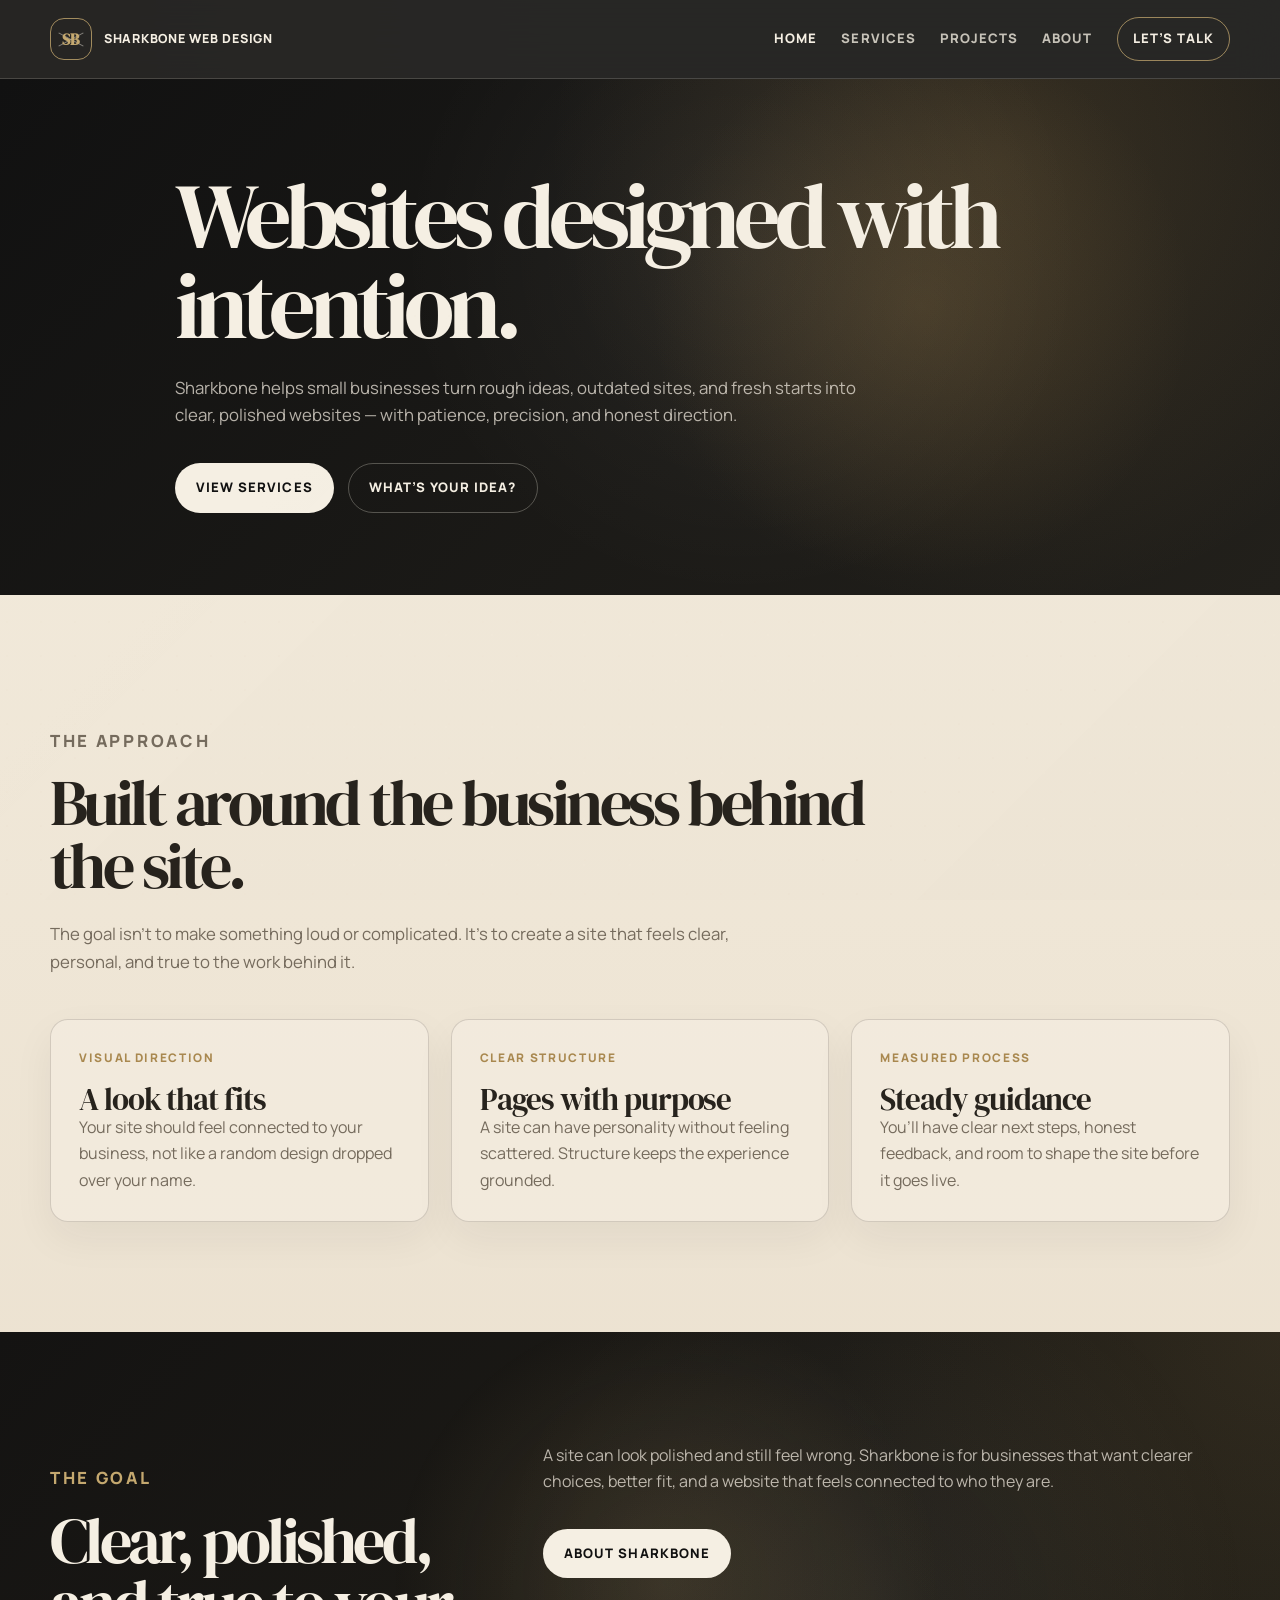
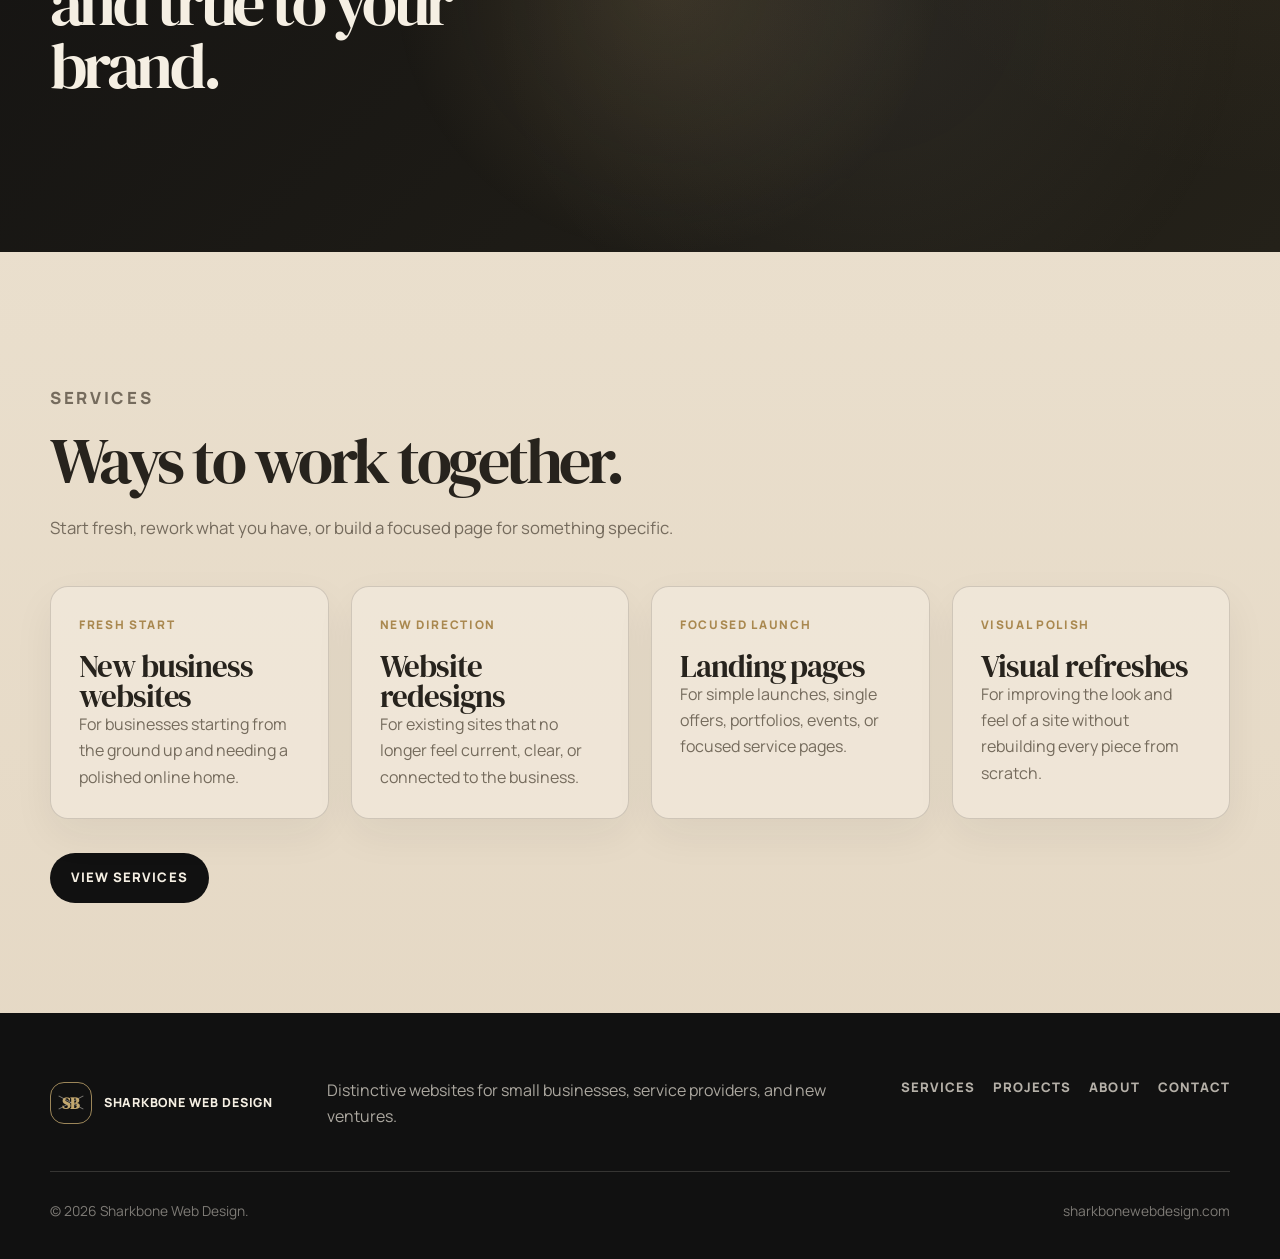
==== index.html @ a6f8ebd2 "Add goal section fossil skeleton watermark" ====
<!DOCTYPE html>
<html lang="en">
  <head>
    <meta charset="UTF-8" />
    <meta name="viewport" content="width=device-width, initial-scale=1.0" />
    <title>Sharkbone Web Design</title>
    <link rel="stylesheet" href="styles.css" />
  </head>

  <body>
    <div class="page-shell">
      <header class="site-header">
        <div class="header-inner">
          <a class="brand" href="index.html" aria-label="Sharkbone Web Design home">
            <span class="brand-mark"><span>SB</span></span>
            <span>Sharkbone Web Design</span>
          </a>

          <button class="nav-toggle" type="button" aria-label="Open navigation" aria-expanded="false">
            <span></span>
            <span></span>
          </button>

          <nav class="site-nav" aria-label="Main navigation">
            <a href="index.html" aria-current="page">Home</a>
            <a href="services.html">Services</a>
            <a href="projects.html">Projects</a>
            <a href="about.html">About</a>
            <a class="nav-cta" href="contact.html">Let’s Talk</a>
          </nav>
        </div>
      </header>

      <main>
        <section class="page-hero home-hero">
          <div class="page-hero-inner">
            <h1>Websites designed with intention.</h1>
            <p>
              Sharkbone helps small businesses turn rough ideas, outdated sites, and fresh starts into clear, polished websites — with patience, precision, and honest direction.
            </p>

            <div class="hero-actions">
              <a class="button button-primary" href="services.html">View Services</a>
              <a class="button button-secondary" href="contact.html">What’s Your Idea?</a>
            </div>
          </div>
        </section>

        <section class="section">
          <div class="container">
            <div class="section-heading">
              <p class="eyebrow">The approach</p>
              <h2>Built around the business behind the site.</h2>
              <p>
                The goal isn’t to make something loud or complicated. It’s to create a site that feels clear, personal, and true to the work behind it.
              </p>
            </div>

            <div class="grid grid-3">
              <article class="card">
                <span class="card-label">Visual direction</span>
                <h3>A look that fits</h3>
                <p>
                  Your site should feel connected to your business, not like a random design dropped over your name.
                </p>
              </article>

              <article class="card">
                <span class="card-label">Clear structure</span>
                <h3>Pages with purpose</h3>
                <p>
                  A site can have personality without feeling scattered. Structure keeps the experience grounded.
                </p>
              </article>

              <article class="card">
                <span class="card-label">Measured process</span>
                <h3>Steady guidance</h3>
                <p>
                  You’ll have clear next steps, honest feedback, and room to shape the site before it goes live.
                </p>
              </article>
            </div>
          </div>
        </section>

        <section class="section section-dark goal-section">
          <div class="container split">
            <div class="section-heading">
              <p class="eyebrow">The goal</p>
              <h2>Clear, polished, and true to your brand.</h2>
            </div>

            <div>
              <p>
                A site can look polished and still feel wrong. Sharkbone is for businesses that want clearer choices, better fit, and a website that feels connected to who they are.
              </p>

              <div class="hero-actions">
                <a class="button button-primary" href="about.html">About Sharkbone</a>
              </div>
            </div>
          </div>
        </section>

        <section class="section">
          <div class="container">
            <div class="section-heading">
              <p class="eyebrow">Services</p>
              <h2>Ways to work together.</h2>
              <p>
                Start fresh, rework what you have, or build a focused page for something specific.
              </p>
            </div>

            <div class="grid grid-4">
              <article class="card">
                <span class="card-label">Fresh start</span>
                <h3>New business websites</h3>
                <p>
                  For businesses starting from the ground up and needing a polished online home.
                </p>
              </article>

              <article class="card">
                <span class="card-label">New direction</span>
                <h3>Website redesigns</h3>
                <p>
                  For existing sites that no longer feel current, clear, or connected to the business.
                </p>
              </article>

              <article class="card">
                <span class="card-label">Focused launch</span>
                <h3>Landing pages</h3>
                <p>
                  For simple launches, single offers, portfolios, events, or focused service pages.
                </p>
              </article>

              <article class="card">
                <span class="card-label">Visual polish</span>
                <h3>Visual refreshes</h3>
                <p>
                  For improving the look and feel of a site without rebuilding every piece from scratch.
                </p>
              </article>
            </div>

            <div class="hero-actions">
              <a class="button button-primary" href="services.html">View Services</a>
            </div>
          </div>
        </section>
      </main>

      <footer class="site-footer">
        <div class="footer-inner">
          <div class="footer-top">
            <a class="brand" href="index.html">
              <span class="brand-mark"><span>SB</span></span>
              <span>Sharkbone Web Design</span>
            </a>

            <p>
              Distinctive websites for small businesses, service providers, and new ventures.
            </p>

            <div class="footer-links">
              <a href="services.html">Services</a>
              <a href="projects.html">Projects</a>
              <a href="about.html">About</a>
              <a href="contact.html">Contact</a>
            </div>
          </div>

          <div class="footer-bottom">
            <span>© 2026 Sharkbone Web Design.</span>
            <span>sharkbonewebdesign.com</span>
          </div>
        </div>
      </footer>
    </div>

    <script src="script.js"></script>
  </body>
</html>
---- styles.css ----
@import url("https://fonts.googleapis.com/css2?family=DM+Serif+Display:ital@0;1&family=Manrope:wght@400;500;600;700;800&display=swap");

:root {
  --charcoal: #111111;
  --charcoal-soft: #1b1916;
  --ink: #27231d;
  --bone: #f5efe3;
  --fossil: #e7dcc8;
  --stone: #d3c4aa;
  --sand: #b7a78b;
  --brass: #a9884f;
  --brass-soft: #c4a86f;
  --muted: #756b5d;
  --line-light: rgba(39, 35, 29, 0.16);
  --line-dark: rgba(245, 239, 227, 0.16);
  --max-width: 1180px;
  --radius: 18px;
}

* {
  box-sizing: border-box;
}

html {
  scroll-behavior: smooth;
}

body {
  margin: 0;
  font-family: "Manrope", system-ui, -apple-system, BlinkMacSystemFont, "Segoe UI", sans-serif;
  color: var(--ink);
  background:
    radial-gradient(circle at top left, rgba(169, 136, 79, 0.16), transparent 34rem),
    linear-gradient(180deg, #f4eddf 0%, #e4d7c3 100%);
  line-height: 1.65;
}

body.menu-open {
  overflow: hidden;
}

a {
  color: inherit;
  text-decoration: none;
}

button,
input,
textarea,
select {
  font: inherit;
}

.page-shell {
  min-height: 100vh;
  overflow: hidden;
}

/* Header */

.site-header {
  position: sticky;
  top: 0;
  z-index: 50;
  background: rgba(17, 17, 17, 0.9);
  border-bottom: 1px solid var(--line-dark);
  backdrop-filter: blur(18px);
}

.header-inner {
  width: min(var(--max-width), calc(100% - 40px));
  min-height: 78px;
  margin: 0 auto;
  display: flex;
  align-items: center;
  justify-content: space-between;
  gap: 28px;
}

.brand {
  display: inline-flex;
  align-items: center;
  gap: 12px;
  color: var(--bone);
  font-size: 0.78rem;
  font-weight: 800;
  letter-spacing: 0.06em;
  text-transform: uppercase;
}

.brand-mark {
  width: 42px;
  height: 42px;
  border: 1px solid rgba(196, 168, 111, 0.78);
  border-radius: 14px;
  display: grid;
  place-items: center;
  color: var(--brass-soft);
  position: relative;
  overflow: hidden;
}

.brand-mark::before,
.brand-mark::after {
  content: "";
  position: absolute;
  width: 28px;
  height: 1px;
  background: rgba(245, 239, 227, 0.48);
}

.brand-mark::before {
  transform: rotate(-28deg);
}

.brand-mark::after {
  transform: rotate(28deg);
}

.brand-mark span {
  position: relative;
  z-index: 1;
  font-family: "DM Serif Display", Georgia, serif;
  font-size: 1rem;
  letter-spacing: 0;
}

.site-nav {
  display: flex;
  align-items: center;
  gap: 24px;
}

.site-nav a {
  color: rgba(245, 239, 227, 0.78);
  font-size: 0.82rem;
  font-weight: 800;
  letter-spacing: 0.08em;
  text-transform: uppercase;
}

.site-nav a:hover,
.site-nav a[aria-current="page"] {
  color: var(--bone);
}

.nav-cta {
  border: 1px solid rgba(196, 168, 111, 0.74);
  border-radius: 999px;
  padding: 10px 15px;
  color: var(--bone) !important;
}

.nav-toggle {
  display: none;
  width: 46px;
  height: 46px;
  border: 1px solid var(--line-dark);
  background: transparent;
  border-radius: 14px;
  color: var(--bone);
  cursor: pointer;
}

.nav-toggle span {
  display: block;
  width: 20px;
  height: 2px;
  margin: 5px auto;
  background: currentColor;
  border-radius: 99px;
}

/* Shared layout */

.container,
.page-hero-inner,
.footer-inner {
  width: min(var(--max-width), calc(100% - 40px));
  margin: 0 auto;
}

.section {
  padding: 110px 0;
}

.section-dark {
  background:
    radial-gradient(circle at top right, rgba(169, 136, 79, 0.12), transparent 28rem),
    linear-gradient(135deg, #141312 0%, #242119 100%);
  color: var(--bone);
}

.page-hero {
  background:
    radial-gradient(circle at 78% 16%, rgba(169, 136, 79, 0.2), transparent 28rem),
    linear-gradient(135deg, #111111 0%, #22201b 100%);
  color: var(--bone);
  padding: 92px 0 82px;
}

.page-hero-inner {
  max-width: 930px;
}

.eyebrow {
  margin: 0 0 18px;
  color: var(--brass);
  font-size: 0.78rem;
  font-weight: 800;
  letter-spacing: 0.16em;
  text-transform: uppercase;
}

.section-dark .eyebrow,
.page-hero .eyebrow {
  color: var(--brass-soft);
}

h1,
h2,
h3 {
  margin: 0;
  font-family: "DM Serif Display", Georgia, serif;
  font-weight: 400;
  line-height: 0.98;
}

h1 {
  max-width: 920px;
  font-size: clamp(3.4rem, 7.2vw, 6.7rem);
  letter-spacing: -0.065em;
}

h2 {
  font-size: clamp(2.5rem, 5vw, 5.2rem);
  letter-spacing: -0.055em;
}

h3 {
  font-size: clamp(1.55rem, 2.4vw, 2.35rem);
  letter-spacing: -0.035em;
}

p {
  margin: 0;
}

.page-hero p,
.section-heading p {
  max-width: 720px;
  margin-top: 22px;
  color: rgba(245, 239, 227, 0.72);
  font-size: 1.05rem;
}

.section-heading {
  max-width: 820px;
  margin-bottom: 44px;
}

.section-heading p {
  color: var(--muted);
}

.section-dark p {
  color: rgba(245, 239, 227, 0.72);
}

.split,
.form-wrap {
  display: grid;
  grid-template-columns: minmax(0, 0.78fr) minmax(0, 1.22fr);
  gap: 54px;
  align-items: start;
}

.grid {
  display: grid;
  gap: 22px;
}

.grid-3 {
  grid-template-columns: repeat(3, minmax(0, 1fr));
}

.grid-4 {
  grid-template-columns: repeat(4, minmax(0, 1fr));
}

.card {
  border: 1px solid var(--line-light);
  border-radius: var(--radius);
  background: rgba(245, 239, 227, 0.54);
  padding: 28px;
  box-shadow: 0 16px 42px rgba(39, 35, 29, 0.06);
}

.card.dark {
  border-color: rgba(245, 239, 227, 0.14);
  background: rgba(245, 239, 227, 0.045);
}

.card-label {
  display: block;
  margin-bottom: 16px;
  color: var(--brass);
  font-size: 0.74rem;
  font-weight: 800;
  letter-spacing: 0.14em;
  text-transform: uppercase;
}

.card p,
.card li {
  color: var(--muted);
}

.card.dark p,
.card.dark li {
  color: rgba(245, 239, 227, 0.68);
}

/* Buttons */

.button {
  display: inline-flex;
  align-items: center;
  justify-content: center;
  min-height: 48px;
  padding: 13px 20px;
  border: 1px solid transparent;
  border-radius: 999px;
  font-size: 0.82rem;
  font-weight: 800;
  letter-spacing: 0.08em;
  text-transform: uppercase;
  cursor: pointer;
}

.button-primary {
  background: var(--charcoal);
  color: var(--bone);
}

.section-dark .button-primary,
.page-hero .button-primary {
  background: var(--bone);
  color: var(--charcoal);
}

.button-secondary {
  border-color: rgba(245, 239, 227, 0.28);
  color: var(--bone);
}

.hero-actions {
  display: flex;
  flex-wrap: wrap;
  gap: 14px;
  margin-top: 34px;
}

/* Contact form */

.contact-form {
  display: grid;
  gap: 18px;
}

.field-group {
  display: grid;
  gap: 8px;
}

.field-group label {
  font-size: 0.78rem;
  font-weight: 800;
  letter-spacing: 0.08em;
  text-transform: uppercase;
}

.field-group input,
.field-group textarea,
.field-group select {
  width: 100%;
  border: 1px solid var(--line-light);
  border-radius: 14px;
  background: rgba(245, 239, 227, 0.72);
  color: var(--ink);
  padding: 14px 15px;
  outline: none;
}

.field-group textarea {
  min-height: 150px;
  resize: vertical;
}

.field-group input:focus,
.field-group textarea:focus,
.field-group select:focus {
  border-color: rgba(169, 136, 79, 0.75);
}

/* Footer */

.site-footer {
  background: var(--charcoal);
  color: var(--bone);
  padding: 64px 0 36px;
}

.footer-top {
  display: flex;
  justify-content: space-between;
  gap: 32px;
  padding-bottom: 42px;
  border-bottom: 1px solid var(--line-dark);
}

.footer-top p {
  max-width: 520px;
  color: rgba(245, 239, 227, 0.68);
}

.footer-links {
  display: flex;
  flex-wrap: wrap;
  gap: 18px;
}

.footer-links a {
  color: rgba(245, 239, 227, 0.72);
  font-size: 0.82rem;
  font-weight: 800;
  letter-spacing: 0.08em;
  text-transform: uppercase;
}

.footer-bottom {
  display: flex;
  justify-content: space-between;
  gap: 24px;
  padding-top: 28px;
  color: rgba(245, 239, 227, 0.48);
  font-size: 0.86rem;
}

/* Mobile */

@media (max-width: 920px) {
  .nav-toggle {
    display: block;
  }

  .site-nav {
    position: fixed;
    inset: 78px 0 auto 0;
    display: none;
    flex-direction: column;
    align-items: flex-start;
    padding: 28px 20px 34px;
    background: rgba(17, 17, 17, 0.97);
    border-bottom: 1px solid var(--line-dark);
  }

  body.menu-open .site-nav {
    display: flex;
  }

  .split,
  .form-wrap {
    grid-template-columns: 1fr;
  }

  .grid-3,
  .grid-4 {
    grid-template-columns: 1fr 1fr;
  }

  .footer-top,
  .footer-bottom {
    flex-direction: column;
  }
}

@media (max-width: 640px) {
  .container,
  .page-hero-inner,
  .footer-inner,
  .header-inner {
    width: min(100% - 28px, var(--max-width));
  }

  .section {
    padding: 76px 0;
  }

  .page-hero {
    padding: 78px 0 70px;
  }

  h1 {
    font-size: clamp(3.15rem, 17vw, 5.2rem);
  }

  h2 {
    font-size: clamp(2.3rem, 12vw, 3.8rem);
  }

  .grid-3,
  .grid-4 {
    grid-template-columns: 1fr;
  }

  .card {
    padding: 24px;
  }

  .button {
    width: 100%;
  }
}

@media (max-width: 700px) {
  .card {
    padding: 26px 22px;
  }

  .card p,
  .card li {
    font-size: 0.96rem;
    line-height: 1.65;
  }

  .section-heading p,
  .page-hero p,
  .hero p {
    line-height: 1.65;
  }

  .hero-actions {
    gap: 12px;
  }

  .hero-actions .button {
    width: 100%;
    justify-content: center;
  }
}

/* Subtle card polish */

.service-card,
.approach-card,
.project-card,
.process-card,
.value-card,
.info-card,
.card {
  position: relative;
  overflow: hidden;
  transition:
    transform 220ms ease,
    box-shadow 220ms ease,
    border-color 220ms ease,
    background-color 220ms ease;
}

.service-card::before,
.approach-card::before,
.project-card::before,
.process-card::before,
.value-card::before,
.info-card::before,
.card::before {
  content: "";
  position: absolute;
  inset: 0;
  pointer-events: none;
  background: linear-gradient(
    135deg,
    rgba(183, 145, 83, 0.12),
    transparent 38%
  );
  opacity: 0;
  transition: opacity 220ms ease;
}

@media (hover: hover) and (pointer: fine) {
  .service-card:hover,
  .approach-card:hover,
  .project-card:hover,
  .process-card:hover,
  .value-card:hover,
  .info-card:hover,
  .card:hover {
    transform: translateY(-4px);
    box-shadow: 0 22px 44px rgba(18, 15, 11, 0.16);
    border-color: rgba(183, 145, 83, 0.38);
  }

  .service-card:hover::before,
  .approach-card:hover::before,
  .project-card:hover::before,
  .process-card:hover::before,
  .value-card:hover::before,
  .info-card:hover::before,
  .card:hover::before {
    opacity: 1;
  }
}

/* Subtle Sharkbone texture layer */

body::before {
  content: "";
  position: fixed;
  inset: 0;
  z-index: 999;
  pointer-events: none;
  opacity: 0.16;
  background-image:
    radial-gradient(circle at 20% 30%, rgba(183, 145, 83, 0.08) 0 1px, transparent 1px),
    radial-gradient(circle at 70% 80%, rgba(255, 249, 236, 0.06) 0 1px, transparent 1px),
    linear-gradient(135deg, rgba(255, 255, 255, 0.03), transparent 40%, rgba(0, 0, 0, 0.035));
  background-size:
    34px 34px,
    46px 46px,
    100% 100%;
  mix-blend-mode: multiply;
}

/* Homepage megalodon jawbone background */

.home-hero {
  position: relative;
  isolation: isolate;
  overflow: hidden;
}

.home-hero::before {
  content: "";
  position: absolute;
  inset: 0;
  background-image: url("images/megalodon-jaw.png");
  background-repeat: no-repeat;
  background-position: right -6% center;
  background-size: min(880px, 66vw);
  opacity: 0.075;
  filter: grayscale(100%) sepia(16%) brightness(0.82) contrast(0.94);
  pointer-events: none;
  z-index: 0;
}

.home-hero::after {
  content: "";
  position: absolute;
  inset: 0;
  background:
    radial-gradient(circle at 72% 44%, rgba(183, 145, 83, 0.18), transparent 28%),
    radial-gradient(circle at 58% 34%, rgba(255, 248, 236, 0.055), transparent 42%);
  pointer-events: none;
  z-index: 0;
}

.home-hero .page-hero-inner {
  position: relative;
  z-index: 1;
}

@media (max-width: 900px) {
  .home-hero::before {
    background-position: center 22%;
    background-size: min(560px, 96vw);
    opacity: 0.075;
  }

  .home-hero::after {
    background:
      radial-gradient(circle at 50% 30%, rgba(183, 145, 83, 0.12), transparent 32%);
  }
}

/* The Goal section fossil watermark */

.goal-section {
  position: relative;
  isolation: isolate;
  overflow: hidden;
  clip-path: inset(0);
}

.goal-section::before {
  content: "";
  position: fixed;
  inset: 0;
  z-index: 0;
  pointer-events: none;
  background-image: url("images/megalodon-skeleton.png");
  background-repeat: no-repeat;
  background-position: left 180px center;
  background-size: 1280px auto;
  opacity: 0.08;
  filter: grayscale(100%) sepia(14%) brightness(0.98) contrast(1.18) drop-shadow(0 18px 34px rgba(0, 0, 0, 0.38));
  transform: scaleX(-1);
}

.goal-section::after {
  content: "";
  position: absolute;
  inset: 0;
  z-index: 0;
  pointer-events: none;
  background:
    radial-gradient(circle at 52% 48%, rgba(196, 168, 111, 0.16), transparent 38%),
    radial-gradient(circle at 68% 52%, rgba(245, 239, 227, 0.055), transparent 42%);
}

.goal-section .container {
  position: relative;
  z-index: 1;
}

@media (max-width: 900px) {
  .goal-section::before {
    background-position: left 0px center;
    background-size: 1280px auto;
    opacity: 0.075;
    transform: scaleX(-1);
  }
}
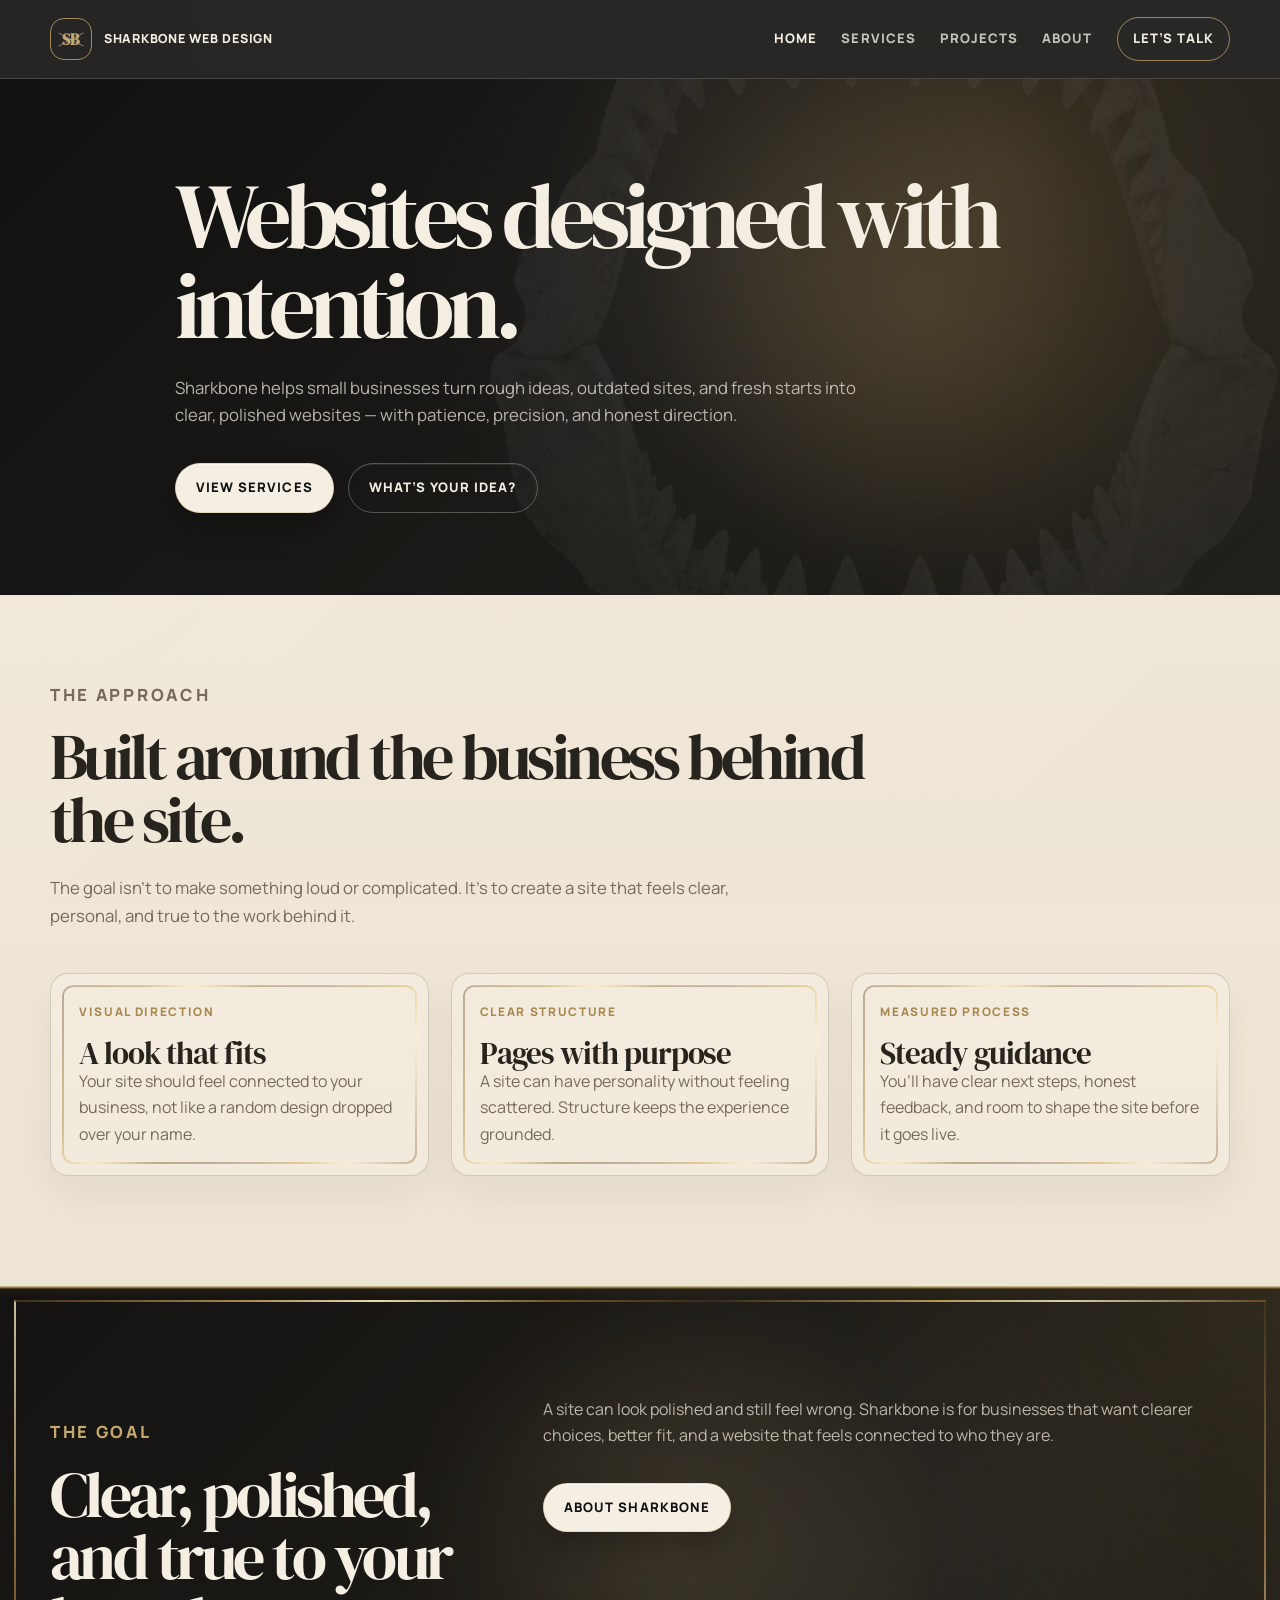
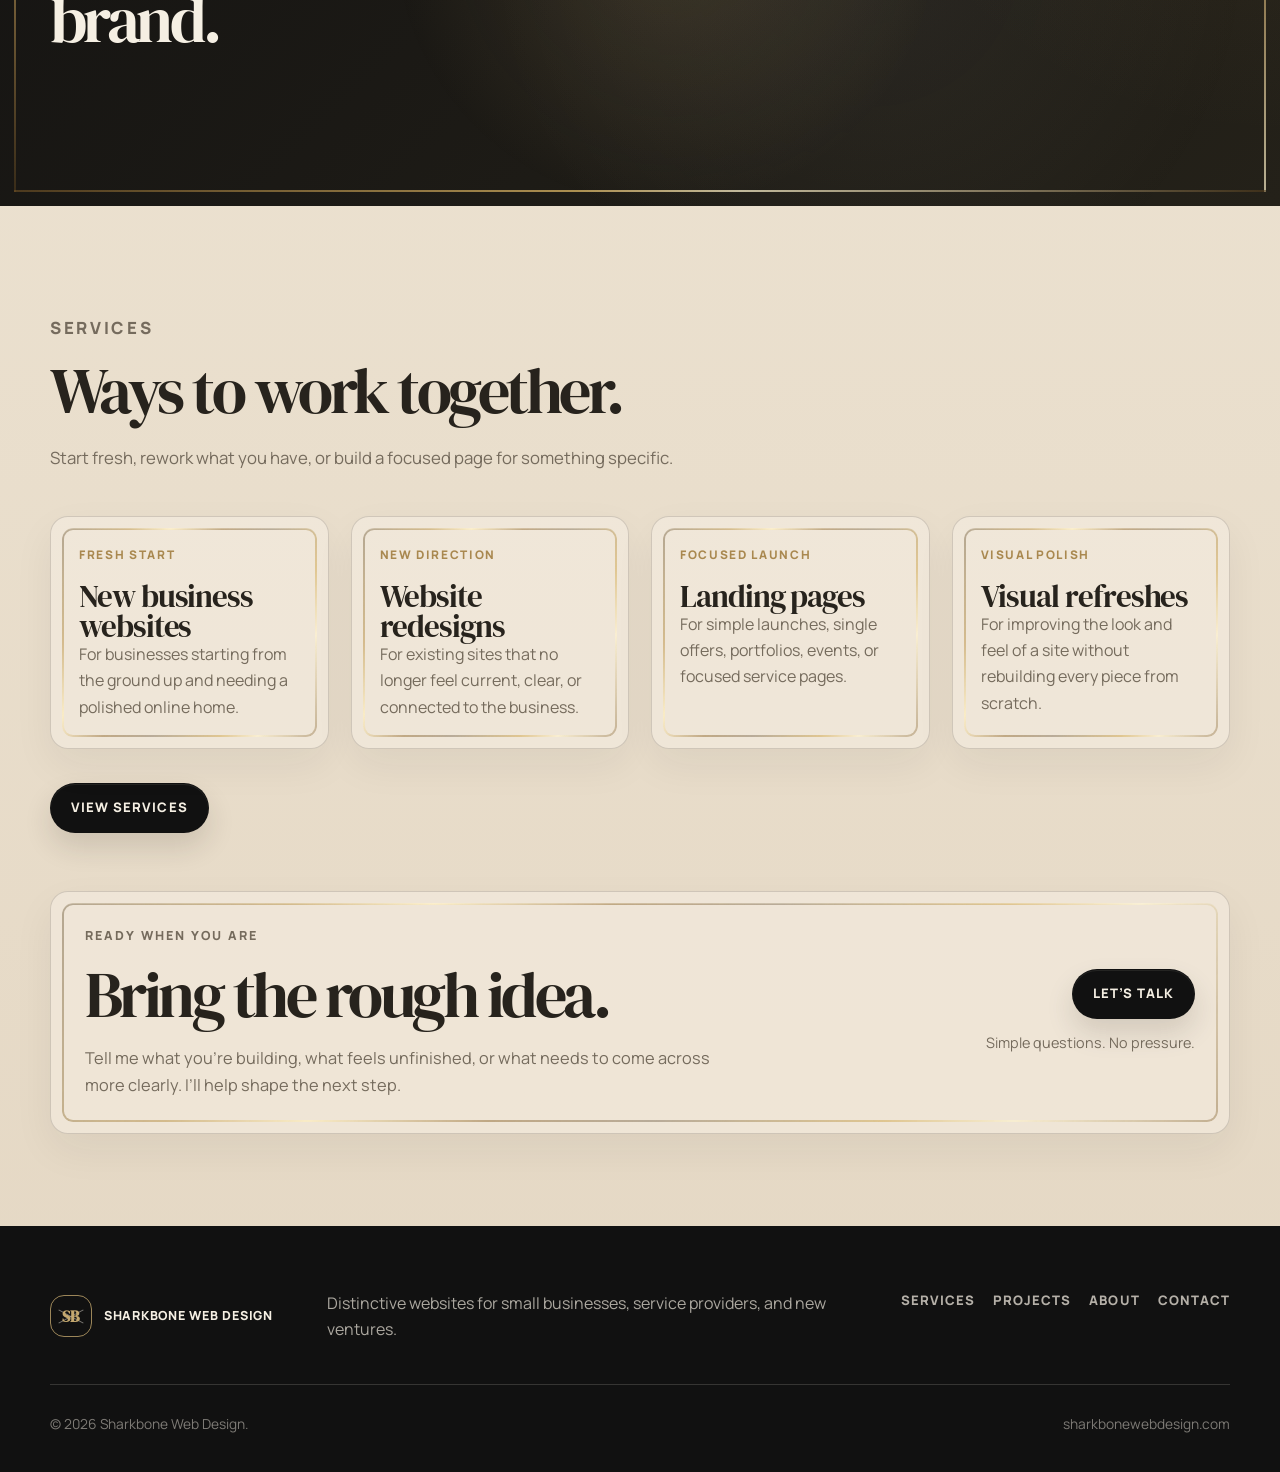
==== commit c461f8f5: "Add homepage closing invitation panel" ====
--- a/index.html
+++ b/index.html
@@ -103,7 +103,7 @@
           </div>
         </section>
 
-        <section class="section">
+        <section class="section services-preview">
           <div class="container">
             <div class="section-heading">
               <p class="eyebrow">Services</p>
@@ -152,6 +152,25 @@
             </div>
           </div>
         </section>
+
+        <section class="section closing-section">
+          <div class="container">
+            <div class="closing-panel card">
+              <div>
+                <p class="eyebrow">Ready when you are</p>
+                <h2>Bring the rough idea.</h2>
+                <p>
+                  Tell me what you’re building, what feels unfinished, or what needs to come across more clearly. I’ll help shape the next step.
+                </p>
+              </div>
+
+              <div class="closing-actions">
+                <a class="button button-primary" href="contact.html">Let’s Talk</a>
+                <span>Simple questions. No pressure.</span>
+              </div>
+            </div>
+          </div>
+        </section>
       </main>
 
       <footer class="site-footer">
--- a/styles.css
+++ b/styles.css
@@ -336,22 +336,64 @@
   letter-spacing: 0.08em;
   text-transform: uppercase;
   cursor: pointer;
+  transition:
+    transform 200ms ease,
+    box-shadow 200ms ease,
+    border-color 200ms ease,
+    background-color 200ms ease,
+    color 200ms ease;
 }
 
 .button-primary {
   background: var(--charcoal);
   color: var(--bone);
+  box-shadow:
+    inset 0 1px 0 rgba(255, 248, 226, 0.08),
+    0 14px 28px rgba(39, 35, 29, 0.14);
 }
 
 .section-dark .button-primary,
 .page-hero .button-primary {
   background: var(--bone);
   color: var(--charcoal);
+  border-color: rgba(196, 168, 111, 0.32);
+  box-shadow:
+    inset 0 1px 0 rgba(255, 255, 255, 0.44),
+    0 14px 30px rgba(0, 0, 0, 0.24);
 }
 
 .button-secondary {
   border-color: rgba(245, 239, 227, 0.28);
   color: var(--bone);
+  box-shadow: inset 0 1px 0 rgba(255, 248, 226, 0.08);
+}
+
+@media (hover: hover) and (pointer: fine) {
+  .button:hover {
+    transform: translateY(-2px);
+  }
+
+  .button-primary:hover {
+    border-color: rgba(196, 168, 111, 0.58);
+    box-shadow:
+      inset 0 1px 0 rgba(255, 248, 226, 0.14),
+      0 18px 34px rgba(39, 35, 29, 0.18);
+  }
+
+  .section-dark .button-primary:hover,
+  .page-hero .button-primary:hover {
+    background: #fff8ea;
+    border-color: rgba(196, 168, 111, 0.58);
+    box-shadow:
+      inset 0 1px 0 rgba(255, 255, 255, 0.58),
+      0 18px 36px rgba(0, 0, 0, 0.3);
+  }
+
+  .button-secondary:hover {
+    border-color: rgba(196, 168, 111, 0.56);
+    color: var(--bone);
+    box-shadow: inset 0 1px 0 rgba(255, 248, 226, 0.14);
+  }
 }
 
 .hero-actions {
@@ -403,6 +445,43 @@
   border-color: rgba(169, 136, 79, 0.75);
 }
 
+/* Closing section */
+
+.closing-section {
+  padding-top: 0;
+  padding-bottom: 92px;
+}
+
+.closing-panel {
+  display: grid;
+  grid-template-columns: minmax(0, 1fr) auto;
+  gap: 34px;
+  align-items: center;
+  padding: 34px;
+}
+
+.closing-panel h2 {
+  max-width: 660px;
+}
+
+.closing-panel p:not(.eyebrow) {
+  max-width: 650px;
+  margin-top: 18px;
+  color: var(--muted);
+  font-size: 1.02rem;
+}
+
+.closing-actions {
+  display: grid;
+  justify-items: end;
+  gap: 12px;
+}
+
+.closing-actions span {
+  color: var(--muted);
+  font-size: 0.9rem;
+}
+
 /* Footer */
 
 .site-footer {
@@ -479,6 +558,14 @@
     grid-template-columns: 1fr 1fr;
   }
 
+  .closing-panel {
+    grid-template-columns: 1fr;
+  }
+
+  .closing-actions {
+    justify-items: start;
+  }
+
   .footer-top,
   .footer-bottom {
     flex-direction: column;
@@ -550,7 +637,7 @@
   }
 }
 
-/* Subtle card polish */
+/* Subtle brass card polish */
 
 .service-card,
 .approach-card,
@@ -568,6 +655,17 @@
     background-color 220ms ease;
 }
 
+.service-card > *,
+.approach-card > *,
+.project-card > *,
+.process-card > *,
+.value-card > *,
+.info-card > *,
+.card > * {
+  position: relative;
+  z-index: 1;
+}
+
 .service-card::before,
 .approach-card::before,
 .project-card::before,
@@ -578,14 +676,55 @@
   content: "";
   position: absolute;
   inset: 0;
+  z-index: 0;
   pointer-events: none;
-  background: linear-gradient(
-    135deg,
-    rgba(183, 145, 83, 0.12),
-    transparent 38%
-  );
+  background:
+    linear-gradient(135deg, rgba(196, 168, 111, 0.14), transparent 36%),
+    linear-gradient(180deg, rgba(245, 239, 227, 0.08), transparent 46%);
   opacity: 0;
   transition: opacity 220ms ease;
+}
+
+.service-card::after,
+.approach-card::after,
+.project-card::after,
+.process-card::after,
+.value-card::after,
+.info-card::after,
+.card::after {
+  content: "";
+  position: absolute;
+  inset: 11px;
+  z-index: 0;
+  pointer-events: none;
+  padding: 2px;
+  border-radius: calc(var(--radius) - 7px);
+  background:
+    linear-gradient(
+      120deg,
+      rgba(82, 60, 28, 0.48) 0%,
+      rgba(190, 154, 84, 0.72) 18%,
+      rgba(255, 239, 190, 0.82) 29%,
+      rgba(142, 103, 46, 0.62) 43%,
+      rgba(74, 53, 25, 0.42) 56%,
+      rgba(212, 176, 98, 0.76) 74%,
+      rgba(255, 244, 205, 0.72) 84%,
+      rgba(126, 91, 40, 0.5) 100%
+    );
+  box-shadow:
+    inset 0 1px 0 rgba(255, 248, 226, 0.28),
+    0 1px 0 rgba(255, 248, 226, 0.08),
+    0 8px 18px rgba(76, 56, 27, 0.08);
+  opacity: 0.78;
+  -webkit-mask:
+    linear-gradient(#000 0 0) content-box,
+    linear-gradient(#000 0 0);
+  -webkit-mask-composite: xor;
+  mask-composite: exclude;
+  transition:
+    inset 220ms ease,
+    opacity 220ms ease,
+    box-shadow 220ms ease;
 }
 
 @media (hover: hover) and (pointer: fine) {
@@ -598,7 +737,7 @@
   .card:hover {
     transform: translateY(-4px);
     box-shadow: 0 22px 44px rgba(18, 15, 11, 0.16);
-    border-color: rgba(183, 145, 83, 0.38);
+    border-color: rgba(183, 145, 83, 0.46);
   }
 
   .service-card:hover::before,
@@ -609,6 +748,21 @@
   .info-card:hover::before,
   .card:hover::before {
     opacity: 1;
+  }
+
+  .service-card:hover::after,
+  .approach-card:hover::after,
+  .project-card:hover::after,
+  .process-card:hover::after,
+  .value-card:hover::after,
+  .info-card:hover::after,
+  .card:hover::after {
+    inset: 10px;
+    opacity: 0.96;
+    box-shadow:
+      inset 0 1px 0 rgba(255, 248, 226, 0.34),
+      0 1px 0 rgba(255, 248, 226, 0.12),
+      0 10px 22px rgba(76, 56, 27, 0.12);
   }
 }
 
@@ -670,6 +824,22 @@
   z-index: 1;
 }
 
+.home-hero + .section {
+  padding-top: 64px;
+}
+
+.goal-section + .section {
+  padding-top: 86px;
+}
+
+.services-preview {
+  padding-bottom: 58px;
+}
+
+.closing-section {
+  padding-top: 0;
+}
+
 @media (max-width: 900px) {
   .home-hero::before {
     background-position: center 22%;
@@ -701,7 +871,7 @@
   background-image: url("images/megalodon-skeleton.png");
   background-repeat: no-repeat;
   background-position: left 180px center;
-  background-size: 1280px auto;
+  background-size: 1360px auto;
   opacity: 0.08;
   filter: grayscale(100%) sepia(14%) brightness(0.98) contrast(1.18) drop-shadow(0 18px 34px rgba(0, 0, 0, 0.38));
   transform: scaleX(-1);
@@ -714,6 +884,48 @@
   z-index: 0;
   pointer-events: none;
   background:
+    linear-gradient(
+      to bottom,
+      rgba(255, 239, 190, 0.82) 0,
+      rgba(169, 136, 79, 0.68) 2px,
+      rgba(58, 43, 24, 0.32) 3px,
+      transparent 12px
+    ) top / 100% 12px no-repeat,
+
+    linear-gradient(
+      120deg,
+      rgba(82, 60, 28, 0.66) 0%,
+      rgba(190, 154, 84, 0.86) 18%,
+      rgba(255, 239, 190, 0.9) 29%,
+      rgba(142, 103, 46, 0.76) 43%,
+      rgba(74, 53, 25, 0.56) 56%,
+      rgba(212, 176, 98, 0.84) 74%,
+      rgba(255, 244, 205, 0.82) 84%,
+      rgba(126, 91, 40, 0.64) 100%
+    ) top 14px left 14px / calc(100% - 28px) 2px no-repeat,
+
+    linear-gradient(
+      120deg,
+      rgba(126, 91, 40, 0.52) 0%,
+      rgba(212, 176, 98, 0.78) 45%,
+      rgba(255, 244, 205, 0.72) 58%,
+      rgba(82, 60, 28, 0.58) 100%
+    ) bottom 14px left 14px / calc(100% - 28px) 2px no-repeat,
+
+    linear-gradient(
+      to bottom,
+      rgba(255, 244, 205, 0.76),
+      rgba(169, 136, 79, 0.74),
+      rgba(82, 60, 28, 0.58)
+    ) top 14px left 14px / 2px calc(100% - 28px) no-repeat,
+
+    linear-gradient(
+      to bottom,
+      rgba(82, 60, 28, 0.58),
+      rgba(169, 136, 79, 0.74),
+      rgba(255, 244, 205, 0.68)
+    ) top 14px right 14px / 2px calc(100% - 28px) no-repeat,
+
     radial-gradient(circle at 52% 48%, rgba(196, 168, 111, 0.16), transparent 38%),
     radial-gradient(circle at 68% 52%, rgba(245, 239, 227, 0.055), transparent 42%);
 }
@@ -723,7 +935,17 @@
   z-index: 1;
 }
 
+@media (max-width: 1100px) {
+  .goal-section .container {
+    width: min(100% - 112px, var(--max-width));
+  }
+}
+
 @media (max-width: 900px) {
+  .goal-section .container {
+    width: min(100% - 56px, var(--max-width));
+  }
+
   .goal-section::before {
     background-position: left 0px center;
     background-size: 1280px auto;
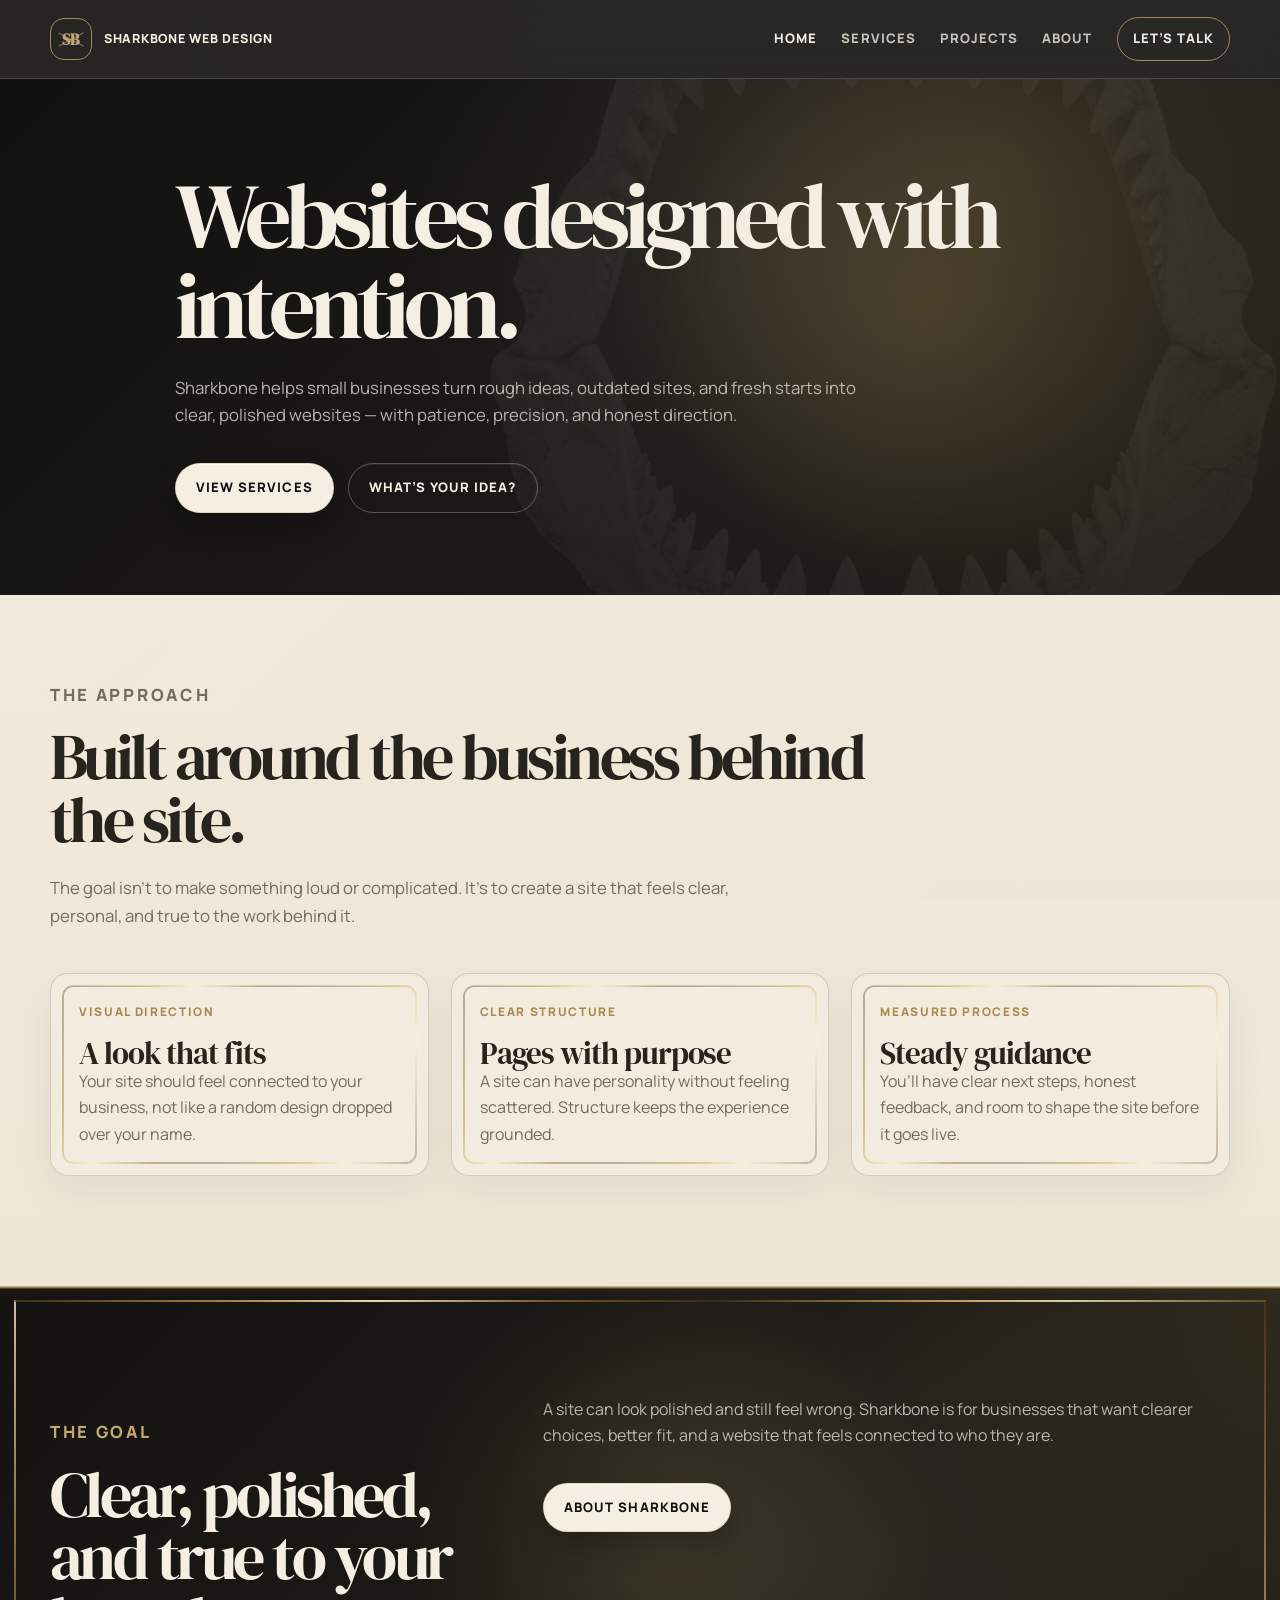
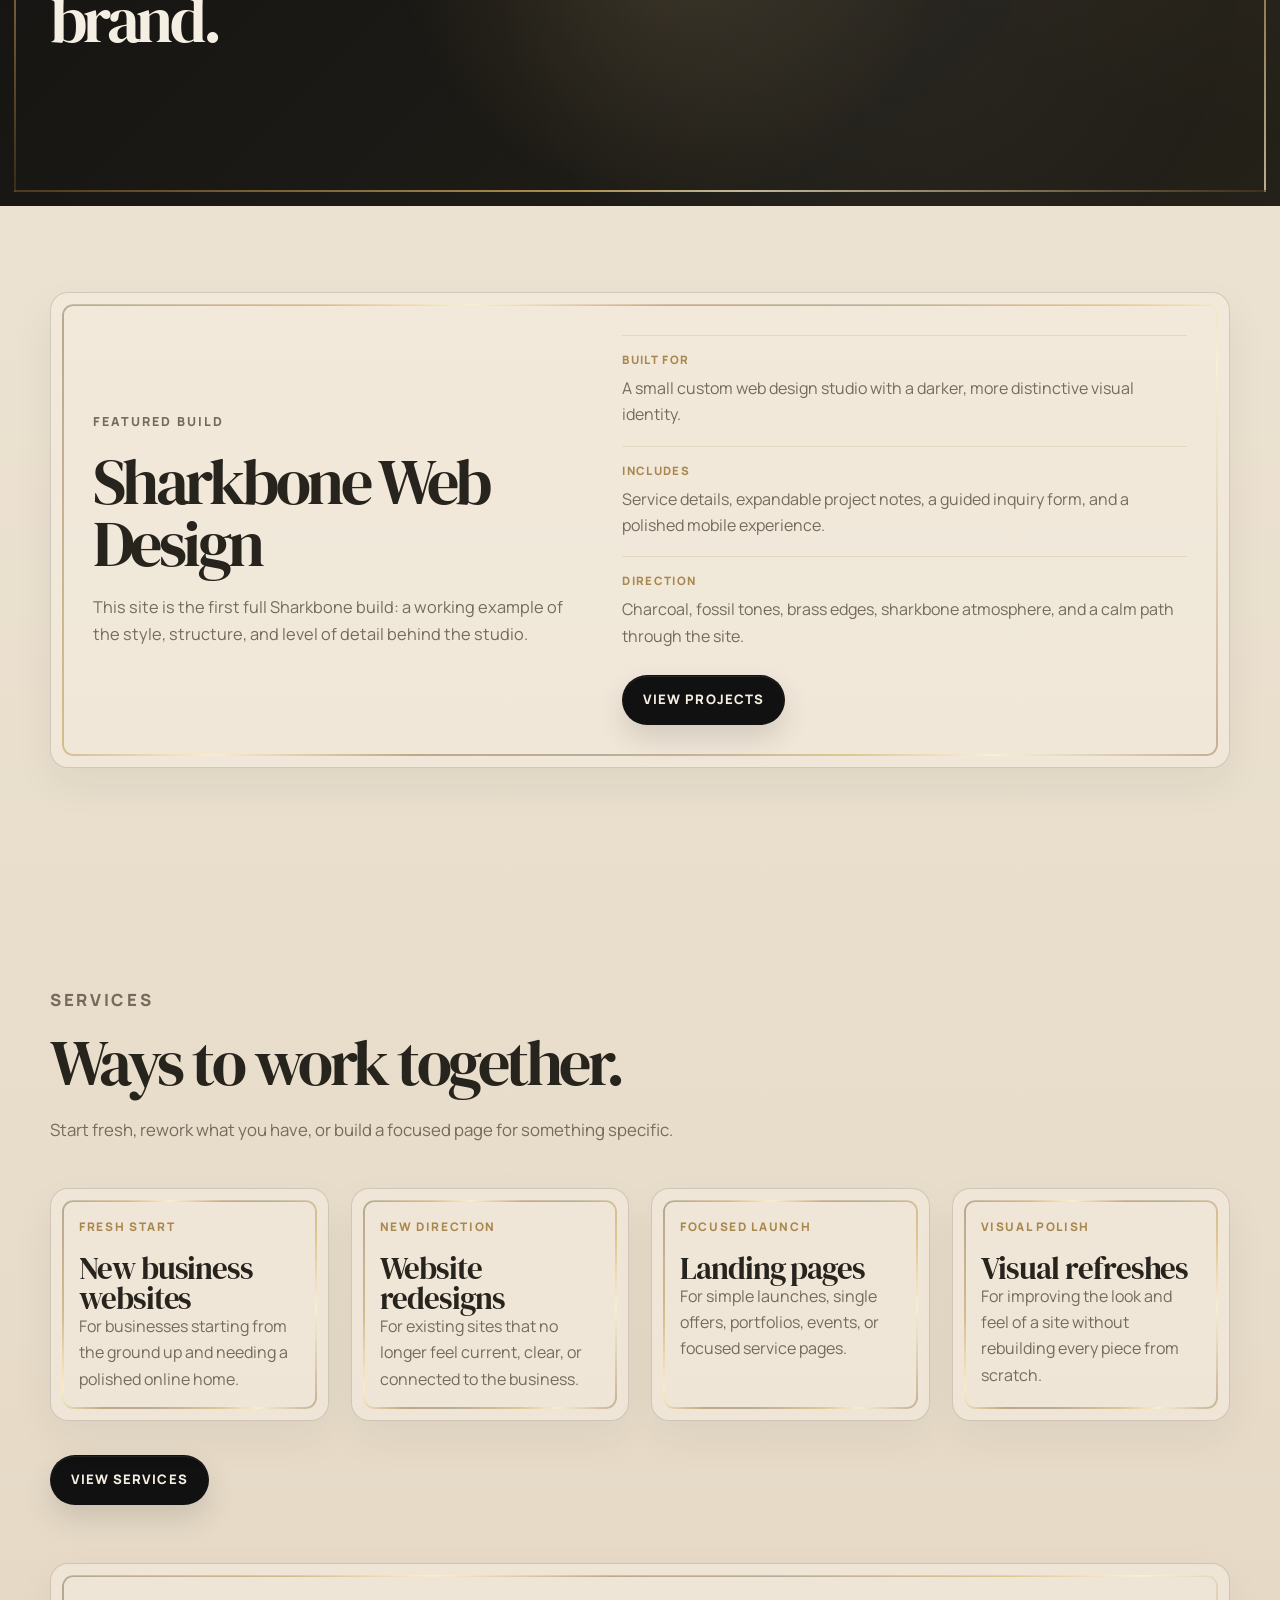
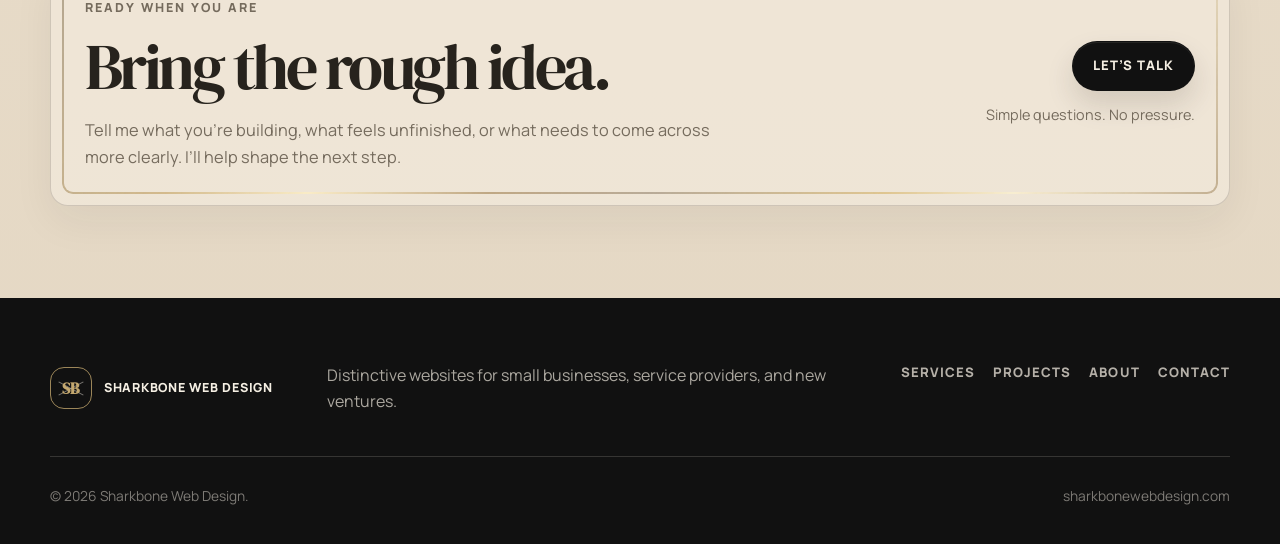
==== commit e660d06a: "Add featured build section" ====
--- a/index.html
+++ b/index.html
@@ -103,6 +103,39 @@
           </div>
         </section>
 
+        <section class="section featured-build-section">
+          <div class="container">
+            <div class="featured-build-panel card">
+              <div>
+                <p class="eyebrow">Featured build</p>
+                <h2>Sharkbone Web Design</h2>
+                <p>
+                  This site is the first full Sharkbone build: a working example of the style, structure, and level of detail behind the studio.
+                </p>
+              </div>
+
+              <div class="featured-build-details">
+                <div>
+                  <span>Built for</span>
+                  <p>A small custom web design studio with a darker, more distinctive visual identity.</p>
+                </div>
+
+                <div>
+                  <span>Includes</span>
+                  <p>Service details, expandable project notes, a guided inquiry form, and a polished mobile experience.</p>
+                </div>
+
+                <div>
+                  <span>Direction</span>
+                  <p>Charcoal, fossil tones, brass edges, sharkbone atmosphere, and a calm path through the site.</p>
+                </div>
+
+                <a class="button button-primary" href="projects.html">View Projects</a>
+              </div>
+            </div>
+          </div>
+        </section>
+
         <section class="section services-preview">
           <div class="container">
             <div class="section-heading">
--- a/styles.css
+++ b/styles.css
@@ -125,6 +125,46 @@
   letter-spacing: 0;
 }
 
+.brand-mark span::after {
+  content: "";
+  position: absolute;
+  top: -18px;
+  left: -42px;
+  width: 20px;
+  height: 56px;
+  background: linear-gradient(
+    90deg,
+    transparent,
+    rgba(255, 244, 205, 0.86),
+    transparent
+  );
+  opacity: 0;
+  transform: rotate(24deg);
+  pointer-events: none;
+}
+
+@media (hover: hover) and (pointer: fine) {
+  .brand:hover .brand-mark span::after {
+    animation: logo-glint 850ms ease forwards;
+  }
+}
+
+@keyframes logo-glint {
+  0% {
+    left: -42px;
+    opacity: 0;
+  }
+
+  20% {
+    opacity: 1;
+  }
+
+  100% {
+    left: 42px;
+    opacity: 0;
+  }
+}
+
 .site-nav {
   display: flex;
   align-items: center;
@@ -319,6 +359,49 @@
 .card.dark p,
 .card.dark li {
   color: rgba(245, 239, 227, 0.68);
+}
+
+.fit-card {
+  align-self: center;
+  background:
+    linear-gradient(135deg, rgba(255, 248, 232, 0.7), rgba(231, 220, 200, 0.54)),
+    rgba(245, 239, 227, 0.58);
+}
+
+.fit-card h3 {
+  margin-bottom: 18px;
+}
+
+.fit-card ul {
+  display: grid;
+  gap: 10px;
+  margin: 0;
+  padding-left: 1.15rem;
+}
+
+.fit-card li::marker {
+  color: var(--brass);
+}
+
+.services-cta {
+  position: relative;
+  overflow: hidden;
+  border-top: 1px solid rgba(196, 168, 111, 0.18);
+}
+
+.services-cta::before {
+  content: "";
+  position: absolute;
+  inset: 0;
+  pointer-events: none;
+  background:
+    radial-gradient(circle at 18% 40%, rgba(196, 168, 111, 0.14), transparent 28rem),
+    radial-gradient(circle at 82% 52%, rgba(245, 239, 227, 0.045), transparent 24rem);
+}
+
+.services-cta .container {
+  position: relative;
+  z-index: 1;
 }
 
 /* Buttons */
@@ -719,6 +802,9 @@
   -webkit-mask:
     linear-gradient(#000 0 0) content-box,
     linear-gradient(#000 0 0);
+  mask:
+    linear-gradient(#000 0 0) content-box,
+    linear-gradient(#000 0 0);
   -webkit-mask-composite: xor;
   mask-composite: exclude;
   transition:
@@ -952,4 +1038,360 @@
     opacity: 0.075;
     transform: scaleX(-1);
   }
-}+}
+
+/* Quick visible logo hover effect */
+
+.brand-mark {
+  transition:
+    transform 220ms ease,
+    box-shadow 220ms ease,
+    border-color 220ms ease,
+    background-color 220ms ease;
+}
+
+@media (hover: hover) and (pointer: fine) {
+  .brand:hover .brand-mark {
+    transform: rotate(-6deg) scale(1.08);
+    border-color: rgba(255, 229, 166, 0.95);
+    background-color: rgba(169, 136, 79, 0.12);
+    box-shadow:
+      0 0 0 4px rgba(169, 136, 79, 0.16),
+      0 0 26px rgba(196, 168, 111, 0.42);
+  }
+}
+
+/* Projects CTA panel */
+
+.projects-cta-section {
+  padding-top: 0;
+}
+
+.projects-cta-panel {
+  display: grid;
+  grid-template-columns: minmax(0, 0.9fr) minmax(0, 1.1fr);
+  gap: 48px;
+  align-items: center;
+  padding: 42px;
+}
+
+.projects-cta-panel .section-heading {
+  margin-bottom: 0;
+}
+
+.projects-cta-panel p:not(.eyebrow) {
+  max-width: 680px;
+  color: var(--muted);
+  font-size: 1.02rem;
+}
+
+@media (max-width: 920px) {
+  .projects-cta-panel {
+    grid-template-columns: 1fr;
+  }
+}
+
+/* Contact page polish */
+
+.contact-section {
+  padding-top: 96px;
+}
+
+.contact-intro {
+  position: relative;
+}
+
+.contact-intro h2 {
+  max-width: 520px;
+}
+
+.contact-intro p:not(.eyebrow) {
+  max-width: 460px;
+  margin-top: 18px;
+  color: var(--muted);
+  font-size: 1.02rem;
+}
+
+.contact-email {
+  padding-top: 18px;
+}
+
+.contact-form-card {
+  position: relative;
+  padding: 34px;
+  border: 1px solid var(--line-light);
+  border-radius: var(--radius);
+  background:
+    linear-gradient(135deg, rgba(255, 248, 232, 0.68), rgba(231, 220, 200, 0.5)),
+    rgba(245, 239, 227, 0.58);
+  box-shadow: 0 18px 48px rgba(39, 35, 29, 0.08);
+}
+
+.contact-form-card::after {
+  content: "";
+  position: absolute;
+  inset: 11px;
+  pointer-events: none;
+  padding: 2px;
+  border-radius: calc(var(--radius) - 7px);
+  background:
+    linear-gradient(
+      120deg,
+      rgba(82, 60, 28, 0.48) 0%,
+      rgba(190, 154, 84, 0.72) 18%,
+      rgba(255, 239, 190, 0.82) 29%,
+      rgba(142, 103, 46, 0.62) 43%,
+      rgba(74, 53, 25, 0.42) 56%,
+      rgba(212, 176, 98, 0.76) 74%,
+      rgba(255, 244, 205, 0.72) 84%,
+      rgba(126, 91, 40, 0.5) 100%
+    );
+  -webkit-mask:
+    linear-gradient(#000 0 0) content-box,
+    linear-gradient(#000 0 0);
+  mask:
+    linear-gradient(#000 0 0) content-box,
+    linear-gradient(#000 0 0);
+  -webkit-mask-composite: xor;
+  mask-composite: exclude;
+}
+
+.contact-form-card > * {
+  position: relative;
+  z-index: 1;
+}
+
+@media (max-width: 920px) {
+  .contact-intro {
+    position: static;
+  }
+}
+
+@media (max-width: 640px) {
+  .contact-section {
+    padding-top: 76px;
+  }
+
+  .contact-form-card {
+    padding: 26px 22px;
+  }
+}
+
+/* Expandable project cards */
+
+.projects-list .grid-3 {
+  align-items: start;
+}
+
+.project-card summary {
+  display: block;
+  cursor: pointer;
+  list-style: none;
+  user-select: none;
+  -webkit-user-select: none;
+  -webkit-tap-highlight-color: transparent;
+}
+
+.project-card summary::-webkit-details-marker {
+  display: none;
+}
+
+.project-card-toggle {
+  display: inline-flex;
+  margin-top: 18px;
+  color: var(--brass);
+  font-size: 0.72rem;
+  font-weight: 800;
+  letter-spacing: 0.12em;
+  text-transform: uppercase;
+  user-select: none;
+  -webkit-user-select: none;
+}
+
+.project-card-toggle::after {
+  content: "+";
+  margin-left: 8px;
+}
+
+.project-card[open] .project-card-toggle::after {
+  content: "–";
+}
+
+.project-details {
+  margin-top: 0;
+  max-height: 0;
+  overflow: hidden;
+  opacity: 0;
+  transition:
+    max-height 340ms ease,
+    opacity 240ms ease,
+    margin-top 240ms ease,
+    padding-top 240ms ease;
+}
+
+.project-card[open] .project-details {
+  margin-top: 22px;
+  max-height: 820px;
+  padding-top: 20px;
+  border-top: 1px solid rgba(169, 136, 79, 0.24);
+  opacity: 1;
+}
+
+.project-details p {
+  font-size: 0.96rem;
+}
+
+.project-details ul {
+  display: grid;
+  gap: 8px;
+  margin: 16px 0 0;
+  padding-left: 1.15rem;
+}
+
+.project-details li::marker {
+  color: var(--brass);
+}
+
+/* Keep expandable project cards steady while opening */
+
+@media (hover: hover) and (pointer: fine) {
+  .project-card:hover {
+    transform: none;
+  }
+}
+
+.project-card {
+  cursor: pointer;
+  user-select: none;
+  -webkit-user-select: none;
+  -webkit-tap-highlight-color: transparent;
+}
+
+.project-card:focus,
+.project-card summary:focus {
+  outline: none;
+}
+
+.project-card:focus-visible {
+  outline: 2px solid rgba(196, 168, 111, 0.65);
+  outline-offset: 4px;
+}
+
+/* Project detail notes */
+
+.project-detail-list {
+  display: grid;
+  gap: 16px;
+  margin-top: 18px;
+}
+
+.project-detail-list div {
+  padding-top: 14px;
+  border-top: 1px solid rgba(169, 136, 79, 0.18);
+}
+
+.project-detail-list h4 {
+  margin: 0 0 6px;
+  color: var(--brass);
+  font-size: 0.72rem;
+  font-weight: 800;
+  letter-spacing: 0.12em;
+  text-transform: uppercase;
+}
+
+.project-detail-list p {
+  margin: 0;
+}
+
+/* Expandable services cards */
+
+.services-list .grid-4 {
+  align-items: start;
+}
+
+/* Services two-column expandable layout */
+
+.service-columns {
+  display: grid;
+  grid-template-columns: repeat(2, minmax(0, 1fr));
+  gap: 22px;
+  align-items: start;
+}
+
+.service-column {
+  display: grid;
+  gap: 22px;
+  align-items: start;
+}
+
+.service-option-card {
+  width: 100%;
+}
+
+@media (max-width: 760px) {
+  .service-columns {
+    grid-template-columns: 1fr;
+  }
+}
+
+/* Homepage featured build */
+
+.featured-build-section {
+  padding-top: 86px;
+  padding-bottom: 86px;
+}
+
+.featured-build-panel {
+  display: grid;
+  grid-template-columns: minmax(0, 0.92fr) minmax(0, 1.08fr);
+  gap: 48px;
+  align-items: center;
+  padding: 42px;
+}
+
+.featured-build-panel h2 {
+  max-width: 620px;
+}
+
+.featured-build-panel > div > p:not(.eyebrow) {
+  max-width: 620px;
+  margin-top: 18px;
+  color: var(--muted);
+  font-size: 1.02rem;
+}
+
+.featured-build-details {
+  display: grid;
+  gap: 18px;
+}
+
+.featured-build-details div {
+  padding-top: 14px;
+  border-top: 1px solid rgba(169, 136, 79, 0.18);
+}
+
+.featured-build-details span {
+  display: block;
+  margin-bottom: 6px;
+  color: var(--brass);
+  font-size: 0.72rem;
+  font-weight: 800;
+  letter-spacing: 0.12em;
+  text-transform: uppercase;
+}
+
+.featured-build-details p {
+  color: var(--muted);
+}
+
+.featured-build-details .button {
+  justify-self: start;
+  margin-top: 8px;
+}
+
+@media (max-width: 920px) {
+  .featured-build-panel {
+    grid-template-columns: 1fr;
+  }
+}
+
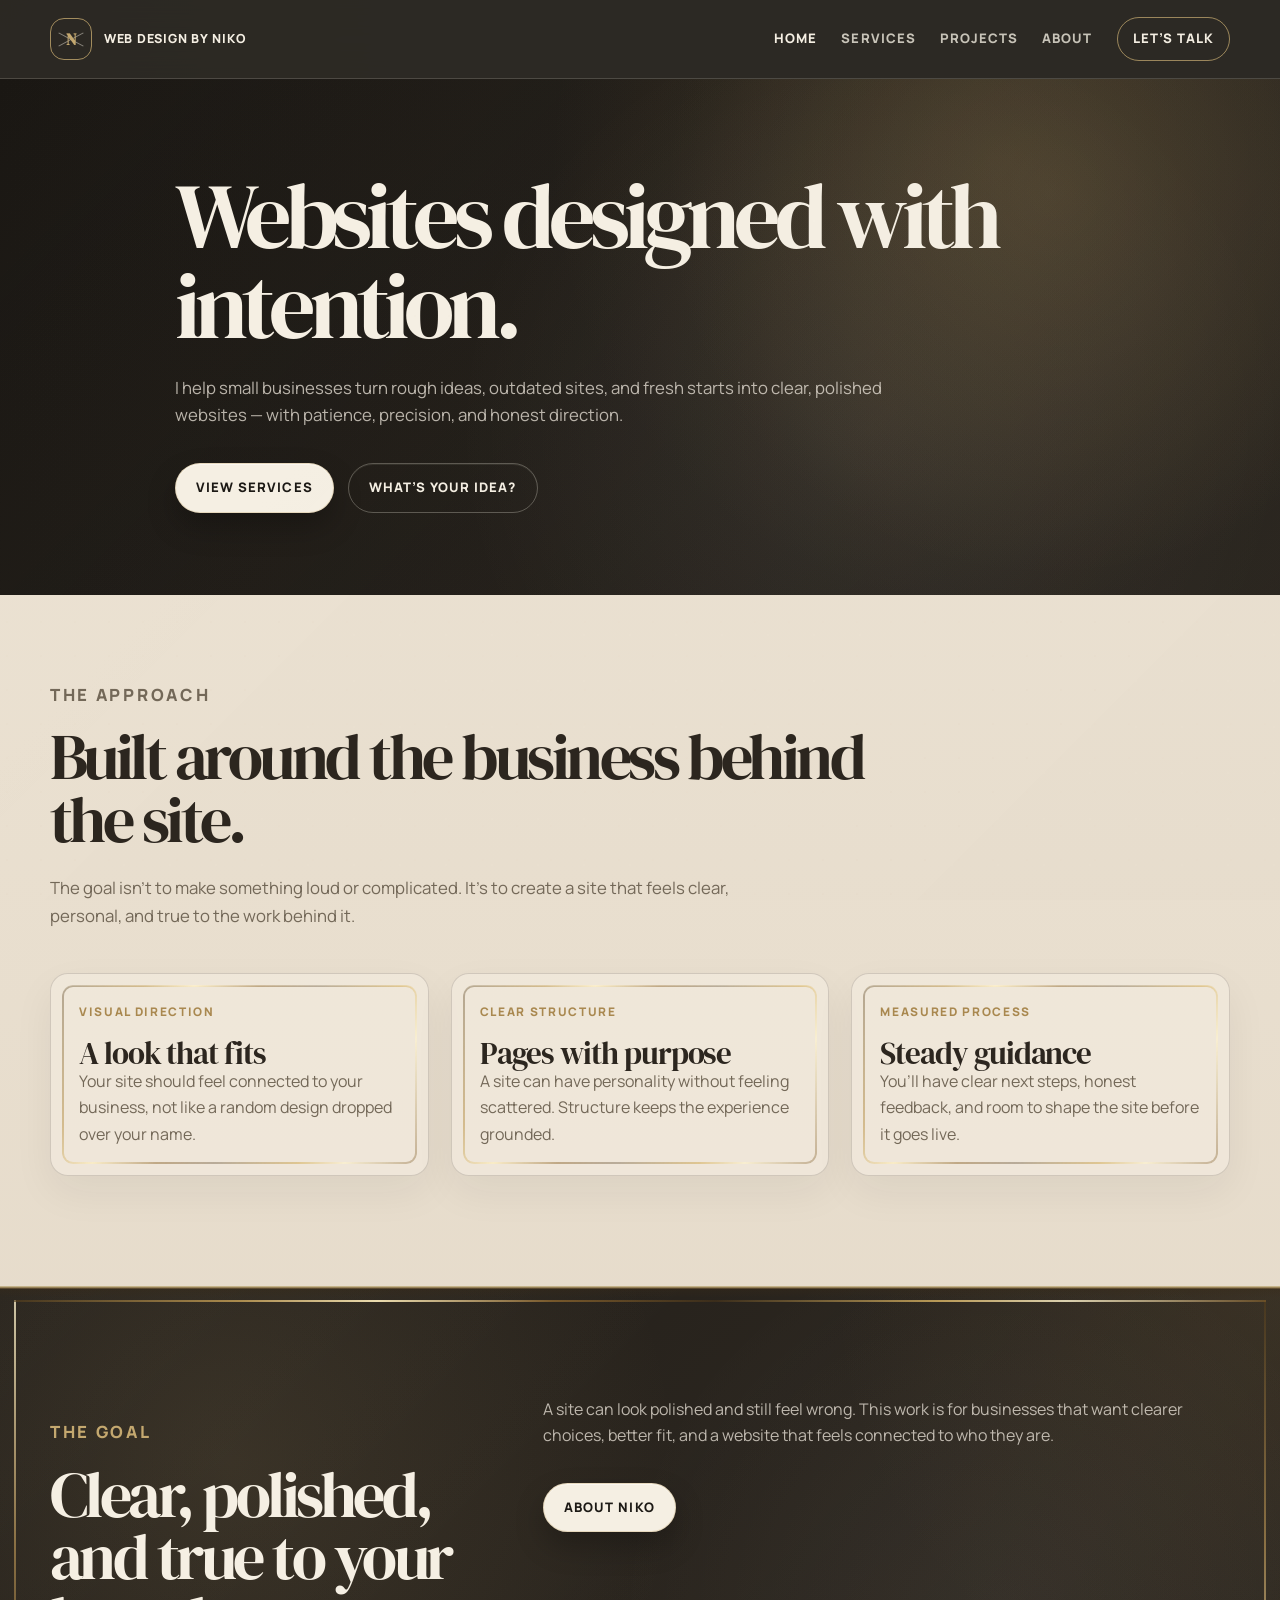
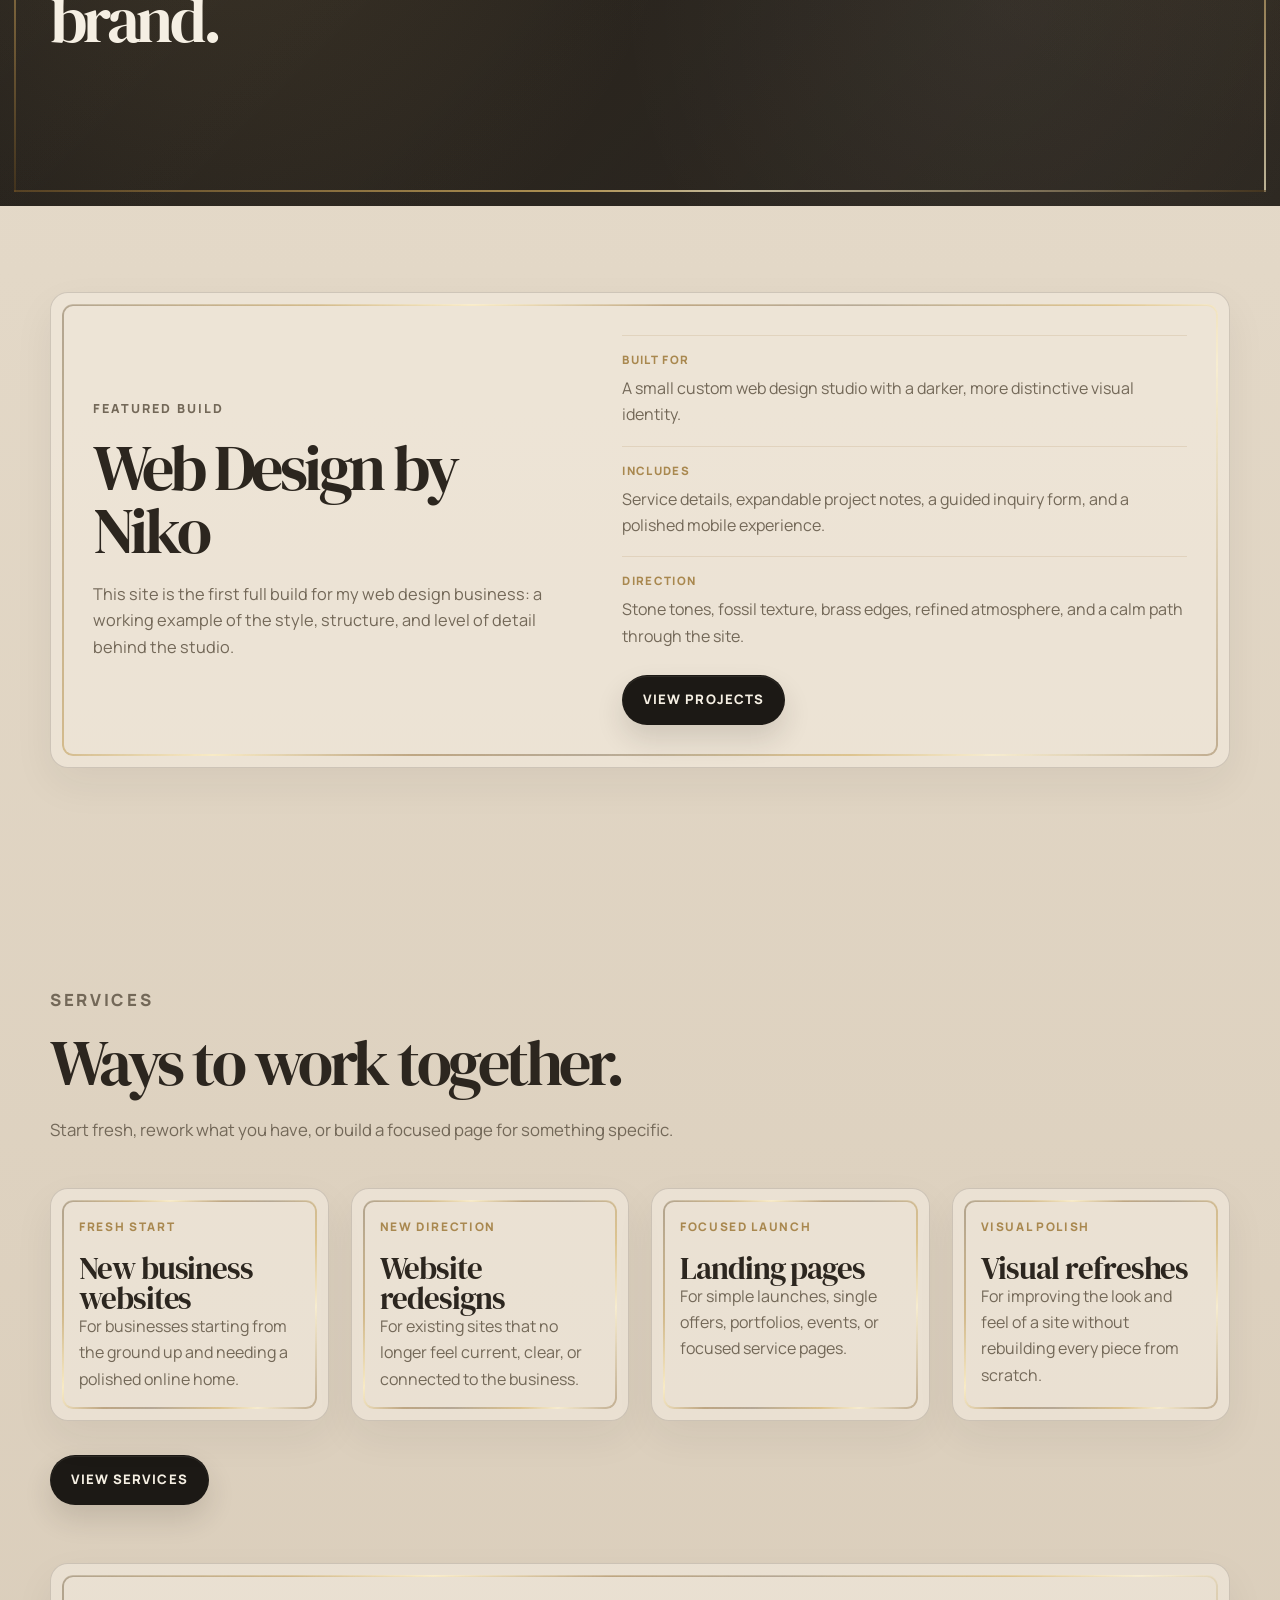
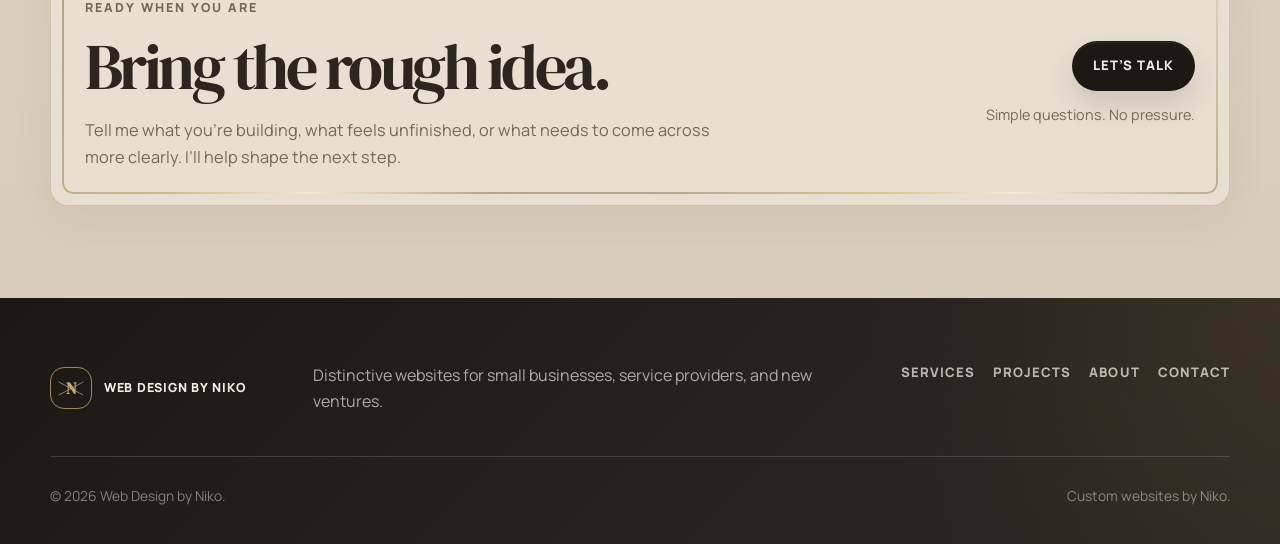
==== commit fb12be4b: "Light rebrand to Web Design by Niko" ====
--- a/index.html
+++ b/index.html
@@ -3,7 +3,7 @@
   <head>
     <meta charset="UTF-8" />
     <meta name="viewport" content="width=device-width, initial-scale=1.0" />
-    <title>Sharkbone Web Design</title>
+    <title>Web Design by Niko</title>
     <link rel="stylesheet" href="styles.css" />
   </head>
 
@@ -11,9 +11,9 @@
     <div class="page-shell">
       <header class="site-header">
         <div class="header-inner">
-          <a class="brand" href="index.html" aria-label="Sharkbone Web Design home">
-            <span class="brand-mark"><span>SB</span></span>
-            <span>Sharkbone Web Design</span>
+          <a class="brand" href="index.html" aria-label="Web Design by Niko home">
+            <span class="brand-mark"><span>N</span></span>
+            <span>Web Design by Niko</span>
           </a>
 
           <button class="nav-toggle" type="button" aria-label="Open navigation" aria-expanded="false">
@@ -36,7 +36,7 @@
           <div class="page-hero-inner">
             <h1>Websites designed with intention.</h1>
             <p>
-              Sharkbone helps small businesses turn rough ideas, outdated sites, and fresh starts into clear, polished websites — with patience, precision, and honest direction.
+              I help small businesses turn rough ideas, outdated sites, and fresh starts into clear, polished websites — with patience, precision, and honest direction.
             </p>
 
             <div class="hero-actions">
@@ -93,11 +93,11 @@
 
             <div>
               <p>
-                A site can look polished and still feel wrong. Sharkbone is for businesses that want clearer choices, better fit, and a website that feels connected to who they are.
+                A site can look polished and still feel wrong. This work is for businesses that want clearer choices, better fit, and a website that feels connected to who they are.
               </p>
 
               <div class="hero-actions">
-                <a class="button button-primary" href="about.html">About Sharkbone</a>
+                <a class="button button-primary" href="about.html">About Niko</a>
               </div>
             </div>
           </div>
@@ -108,9 +108,9 @@
             <div class="featured-build-panel card">
               <div>
                 <p class="eyebrow">Featured build</p>
-                <h2>Sharkbone Web Design</h2>
-                <p>
-                  This site is the first full Sharkbone build: a working example of the style, structure, and level of detail behind the studio.
+                <h2>Web Design by Niko</h2>
+                <p>
+                  This site is the first full build for my web design business: a working example of the style, structure, and level of detail behind the studio.
                 </p>
               </div>
 
@@ -127,7 +127,7 @@
 
                 <div>
                   <span>Direction</span>
-                  <p>Charcoal, fossil tones, brass edges, sharkbone atmosphere, and a calm path through the site.</p>
+                  <p>Stone tones, fossil texture, brass edges, refined atmosphere, and a calm path through the site.</p>
                 </div>
 
                 <a class="button button-primary" href="projects.html">View Projects</a>
@@ -210,8 +210,8 @@
         <div class="footer-inner">
           <div class="footer-top">
             <a class="brand" href="index.html">
-              <span class="brand-mark"><span>SB</span></span>
-              <span>Sharkbone Web Design</span>
+              <span class="brand-mark"><span>N</span></span>
+              <span>Web Design by Niko</span>
             </a>
 
             <p>
@@ -227,8 +227,8 @@
           </div>
 
           <div class="footer-bottom">
-            <span>© 2026 Sharkbone Web Design.</span>
-            <span>sharkbonewebdesign.com</span>
+            <span>© 2026 Web Design by Niko.</span>
+            <span>Custom websites by Niko.</span>
           </div>
         </div>
       </footer>
--- a/styles.css
+++ b/styles.css
@@ -1,17 +1,17 @@
 @import url("https://fonts.googleapis.com/css2?family=DM+Serif+Display:ital@0;1&family=Manrope:wght@400;500;600;700;800&display=swap");
 
 :root {
-  --charcoal: #111111;
-  --charcoal-soft: #1b1916;
-  --ink: #27231d;
+  --charcoal: #1c1915;
+  --charcoal-soft: #2a251f;
+  --ink: #2c261f;
   --bone: #f5efe3;
   --fossil: #e7dcc8;
-  --stone: #d3c4aa;
-  --sand: #b7a78b;
+  --stone: #cfc0a8;
+  --sand: #b6a78d;
   --brass: #a9884f;
   --brass-soft: #c4a86f;
-  --muted: #756b5d;
-  --line-light: rgba(39, 35, 29, 0.16);
+  --muted: #736858;
+  --line-light: rgba(44, 38, 31, 0.16);
   --line-dark: rgba(245, 239, 227, 0.16);
   --max-width: 1180px;
   --radius: 18px;
@@ -30,8 +30,8 @@
   font-family: "Manrope", system-ui, -apple-system, BlinkMacSystemFont, "Segoe UI", sans-serif;
   color: var(--ink);
   background:
-    radial-gradient(circle at top left, rgba(169, 136, 79, 0.16), transparent 34rem),
-    linear-gradient(180deg, #f4eddf 0%, #e4d7c3 100%);
+    radial-gradient(circle at top left, rgba(169, 136, 79, 0.14), transparent 34rem),
+    linear-gradient(180deg, #eee5d6 0%, #d8cbb8 100%);
   line-height: 1.65;
 }
 
@@ -62,7 +62,7 @@
   position: sticky;
   top: 0;
   z-index: 50;
-  background: rgba(17, 17, 17, 0.9);
+  background: rgba(28, 25, 21, 0.92);
   border-bottom: 1px solid var(--line-dark);
   backdrop-filter: blur(18px);
 }
@@ -226,15 +226,15 @@
 
 .section-dark {
   background:
-    radial-gradient(circle at top right, rgba(169, 136, 79, 0.12), transparent 28rem),
-    linear-gradient(135deg, #141312 0%, #242119 100%);
+    radial-gradient(circle at top right, rgba(169, 136, 79, 0.13), transparent 28rem),
+    linear-gradient(135deg, #211d18 0%, #332d25 100%);
   color: var(--bone);
 }
 
 .page-hero {
   background:
     radial-gradient(circle at 78% 16%, rgba(169, 136, 79, 0.2), transparent 28rem),
-    linear-gradient(135deg, #111111 0%, #22201b 100%);
+    linear-gradient(135deg, #1a1713 0%, #2f2a23 100%);
   color: var(--bone);
   padding: 92px 0 82px;
 }
@@ -568,7 +568,9 @@
 /* Footer */
 
 .site-footer {
-  background: var(--charcoal);
+  background:
+    radial-gradient(circle at top right, rgba(169, 136, 79, 0.12), transparent 26rem),
+    linear-gradient(135deg, #1c1915 0%, #2d2821 100%);
   color: var(--bone);
   padding: 64px 0 36px;
 }
@@ -623,7 +625,7 @@
     flex-direction: column;
     align-items: flex-start;
     padding: 28px 20px 34px;
-    background: rgba(17, 17, 17, 0.97);
+    background: rgba(28, 25, 21, 0.97);
     border-bottom: 1px solid var(--line-dark);
   }
 
@@ -852,7 +854,7 @@
   }
 }
 
-/* Subtle Sharkbone texture layer */
+/* Subtle stone texture layer */
 
 body::before {
   content: "";
@@ -872,7 +874,7 @@
   mix-blend-mode: multiply;
 }
 
-/* Homepage megalodon jawbone background */
+/* Homepage atmospheric background */
 
 .home-hero {
   position: relative;
@@ -884,12 +886,10 @@
   content: "";
   position: absolute;
   inset: 0;
-  background-image: url("images/megalodon-jaw.png");
-  background-repeat: no-repeat;
-  background-position: right -6% center;
-  background-size: min(880px, 66vw);
-  opacity: 0.075;
-  filter: grayscale(100%) sepia(16%) brightness(0.82) contrast(0.94);
+  background:
+    radial-gradient(circle at 82% 22%, rgba(196, 168, 111, 0.16), transparent 24rem),
+    radial-gradient(circle at 68% 68%, rgba(245, 239, 227, 0.075), transparent 26rem),
+    linear-gradient(135deg, transparent 0%, rgba(0, 0, 0, 0.16) 100%);
   pointer-events: none;
   z-index: 0;
 }
@@ -899,8 +899,11 @@
   position: absolute;
   inset: 0;
   background:
-    radial-gradient(circle at 72% 44%, rgba(183, 145, 83, 0.18), transparent 28%),
-    radial-gradient(circle at 58% 34%, rgba(255, 248, 236, 0.055), transparent 42%);
+    linear-gradient(
+      90deg,
+      rgba(28, 25, 21, 0.02),
+      rgba(59, 52, 43, 0.18)
+    );
   pointer-events: none;
   z-index: 0;
 }
@@ -928,14 +931,18 @@
 
 @media (max-width: 900px) {
   .home-hero::before {
-    background-position: center 22%;
-    background-size: min(560px, 96vw);
-    opacity: 0.075;
+    background:
+      radial-gradient(circle at 50% 24%, rgba(196, 168, 111, 0.14), transparent 22rem),
+      linear-gradient(180deg, transparent 0%, rgba(0, 0, 0, 0.16) 100%);
   }
 
   .home-hero::after {
     background:
-      radial-gradient(circle at 50% 30%, rgba(183, 145, 83, 0.12), transparent 32%);
+      linear-gradient(
+        180deg,
+        rgba(28, 25, 21, 0.02),
+        rgba(59, 52, 43, 0.16)
+      );
   }
 }
 
@@ -950,17 +957,14 @@
 
 .goal-section::before {
   content: "";
-  position: fixed;
+  position: absolute;
   inset: 0;
   z-index: 0;
   pointer-events: none;
-  background-image: url("images/megalodon-skeleton.png");
-  background-repeat: no-repeat;
-  background-position: left 180px center;
-  background-size: 1360px auto;
-  opacity: 0.08;
-  filter: grayscale(100%) sepia(14%) brightness(0.98) contrast(1.18) drop-shadow(0 18px 34px rgba(0, 0, 0, 0.38));
-  transform: scaleX(-1);
+  background:
+    radial-gradient(circle at 18% 34%, rgba(196, 168, 111, 0.12), transparent 28rem),
+    radial-gradient(circle at 78% 62%, rgba(245, 239, 227, 0.05), transparent 24rem),
+    linear-gradient(135deg, rgba(255, 255, 255, 0.025), transparent 42%, rgba(0, 0, 0, 0.12));
 }
 
 .goal-section::after {
@@ -1010,10 +1014,7 @@
       rgba(82, 60, 28, 0.58),
       rgba(169, 136, 79, 0.74),
       rgba(255, 244, 205, 0.68)
-    ) top 14px right 14px / 2px calc(100% - 28px) no-repeat,
-
-    radial-gradient(circle at 52% 48%, rgba(196, 168, 111, 0.16), transparent 38%),
-    radial-gradient(circle at 68% 52%, rgba(245, 239, 227, 0.055), transparent 42%);
+    ) top 14px right 14px / 2px calc(100% - 28px) no-repeat;
 }
 
 .goal-section .container {
@@ -1033,10 +1034,9 @@
   }
 
   .goal-section::before {
-    background-position: left 0px center;
-    background-size: 1280px auto;
-    opacity: 0.075;
-    transform: scaleX(-1);
+    background:
+      radial-gradient(circle at 50% 28%, rgba(196, 168, 111, 0.1), transparent 24rem),
+      linear-gradient(180deg, rgba(255, 255, 255, 0.025), rgba(0, 0, 0, 0.12));
   }
 }
 
@@ -1395,3 +1395,42 @@
   }
 }
 
+/* Contact next steps */
+
+.contact-next-card {
+  margin-top: 34px;
+  padding: 26px;
+  border: 1px solid var(--line-light);
+  border-radius: var(--radius);
+  background: rgba(245, 239, 227, 0.44);
+  box-shadow: 0 14px 34px rgba(39, 35, 29, 0.06);
+}
+
+.contact-next-card h3 {
+  margin-bottom: 20px;
+  font-size: clamp(1.45rem, 2vw, 2rem);
+}
+
+.contact-next-card div {
+  display: grid;
+  gap: 6px;
+  padding-top: 14px;
+  border-top: 1px solid rgba(169, 136, 79, 0.18);
+}
+
+.contact-next-card div + div {
+  margin-top: 16px;
+}
+
+.contact-next-card span {
+  color: var(--brass);
+  font-size: 0.72rem;
+  font-weight: 800;
+  letter-spacing: 0.12em;
+  text-transform: uppercase;
+}
+
+.contact-next-card p {
+  color: var(--muted);
+  font-size: 0.96rem;
+}
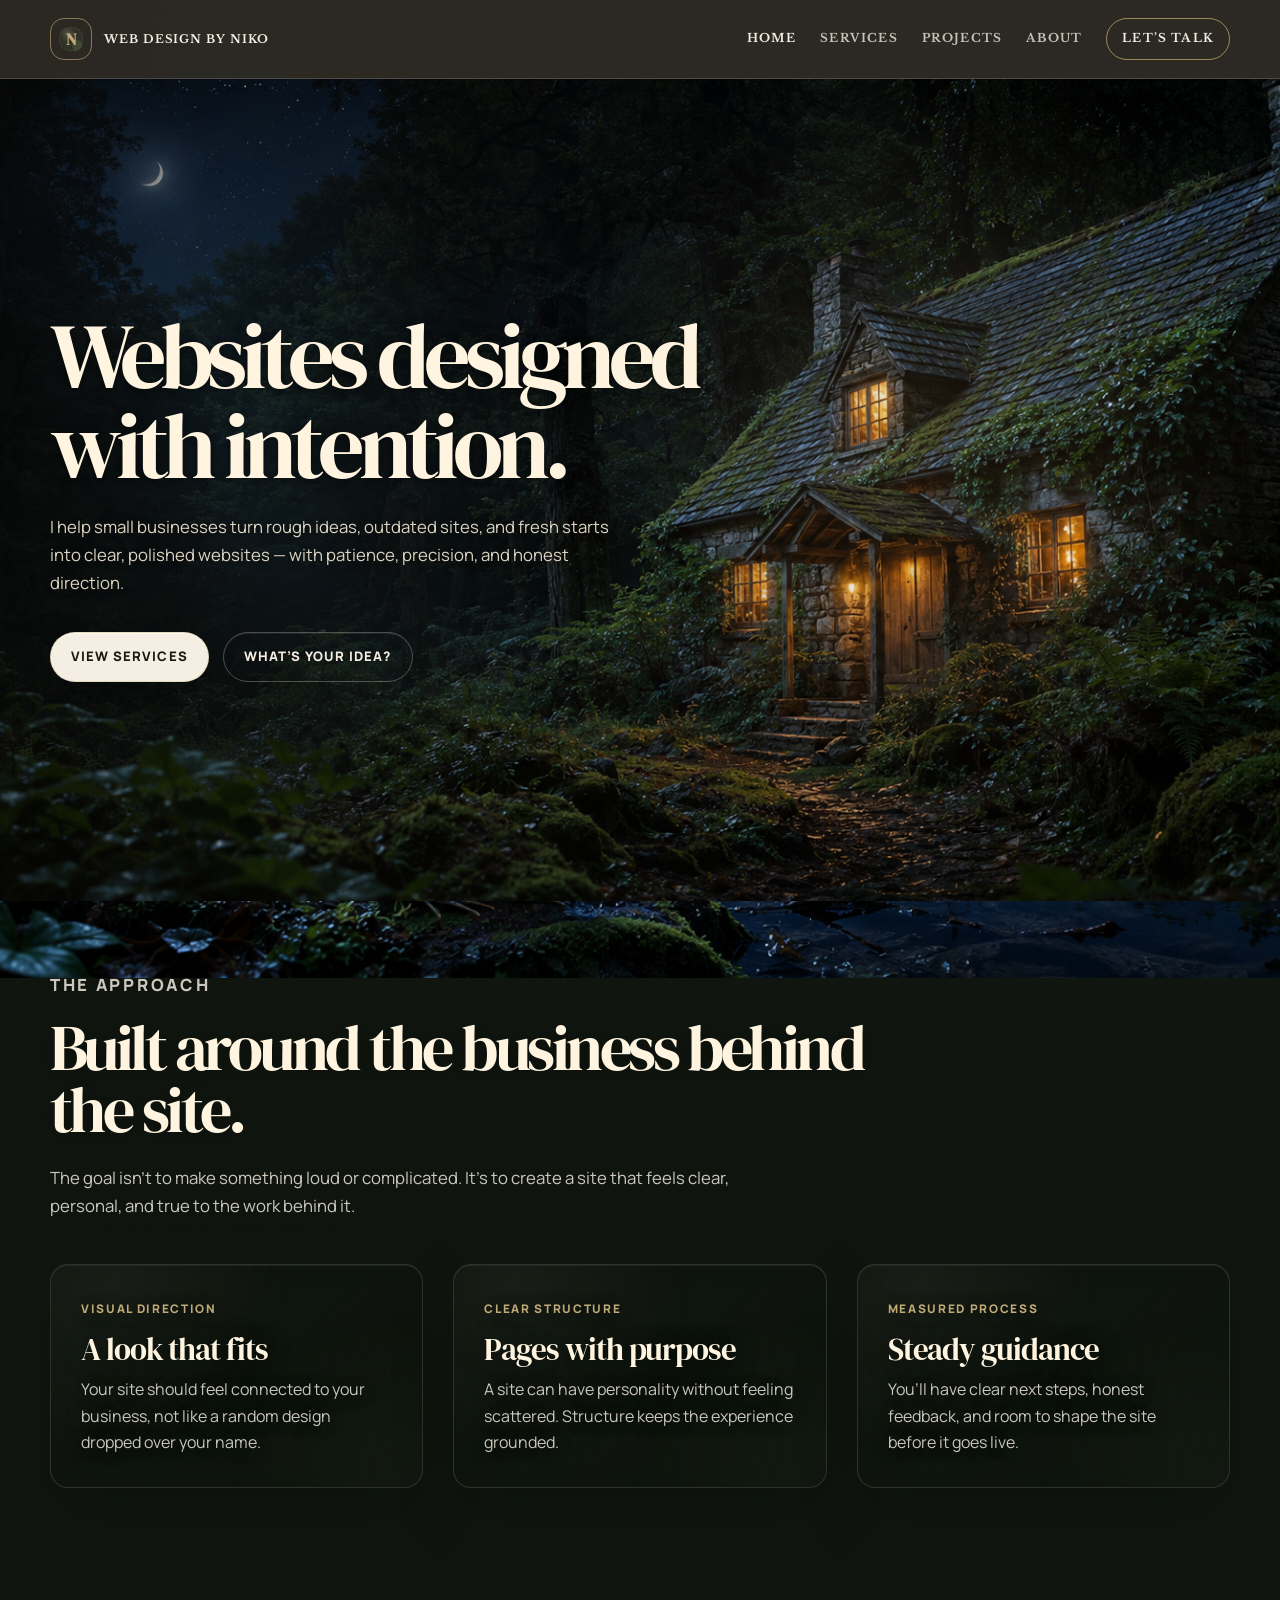
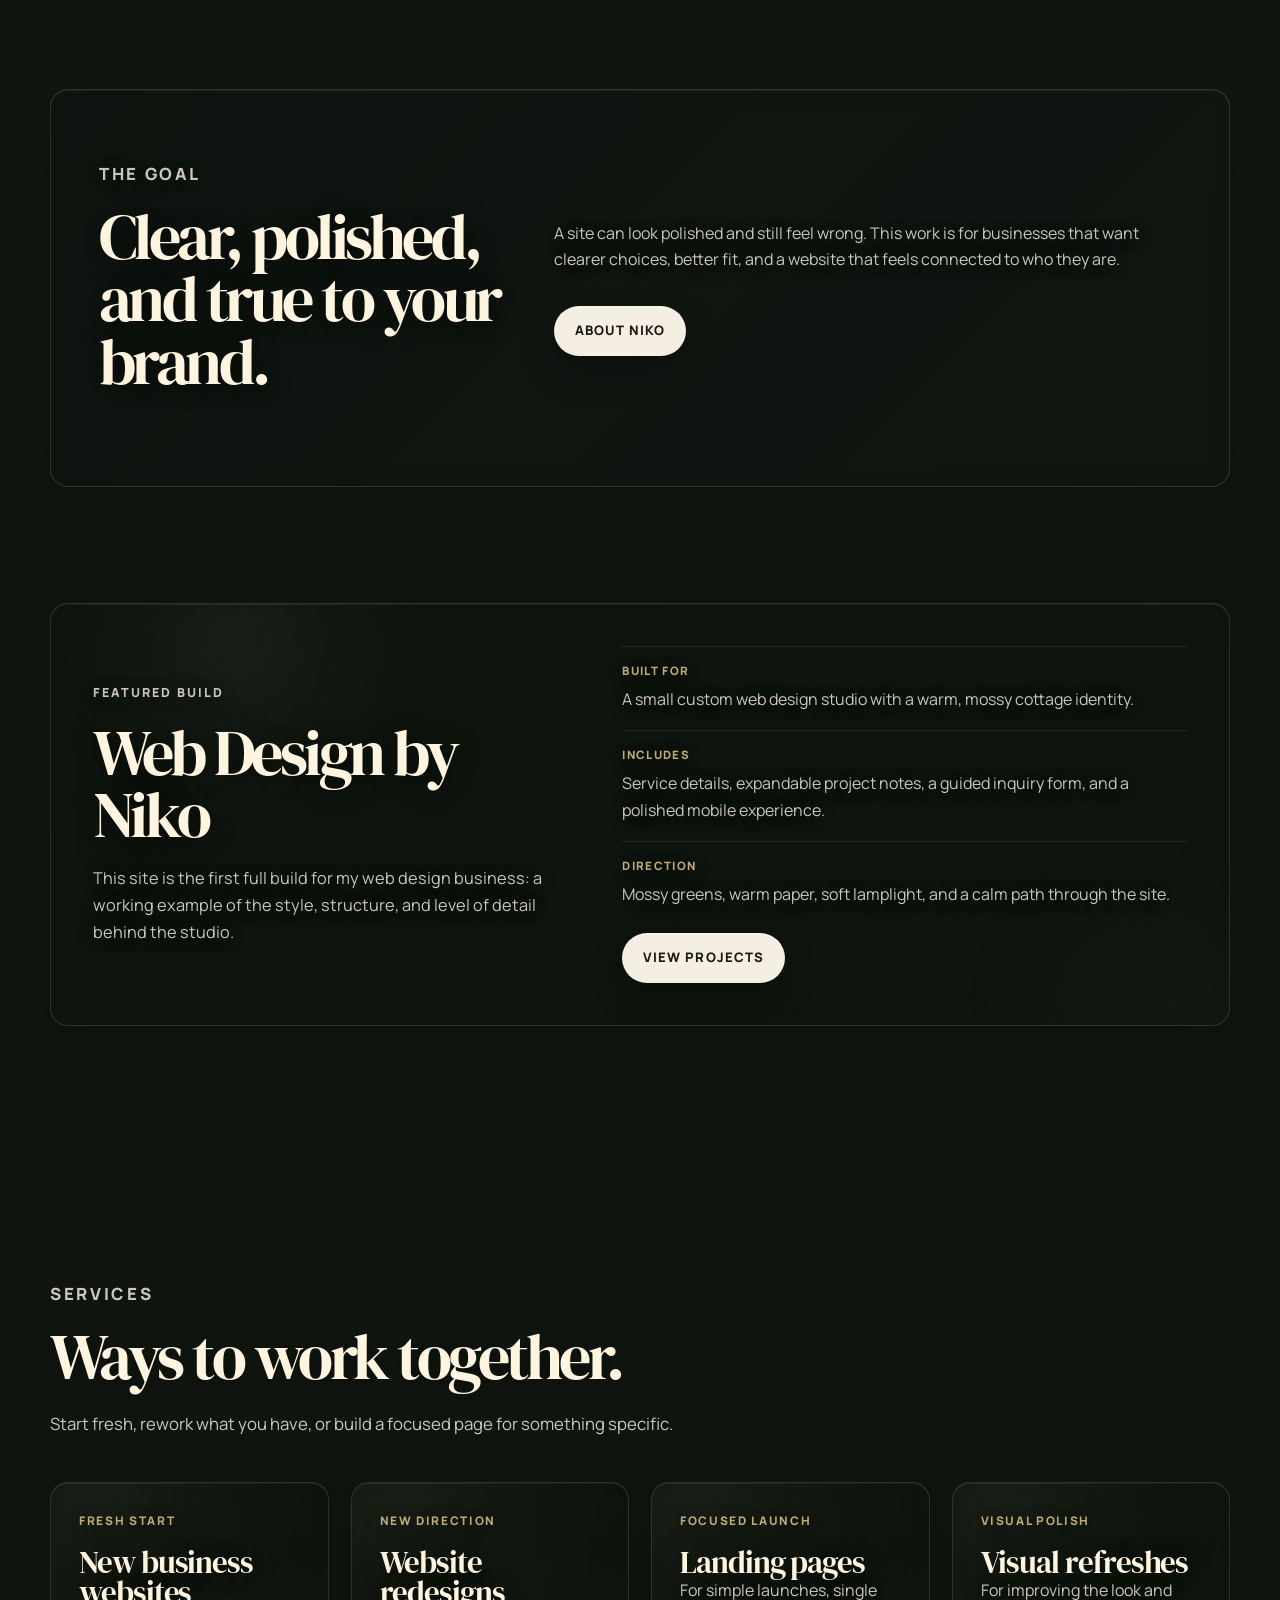
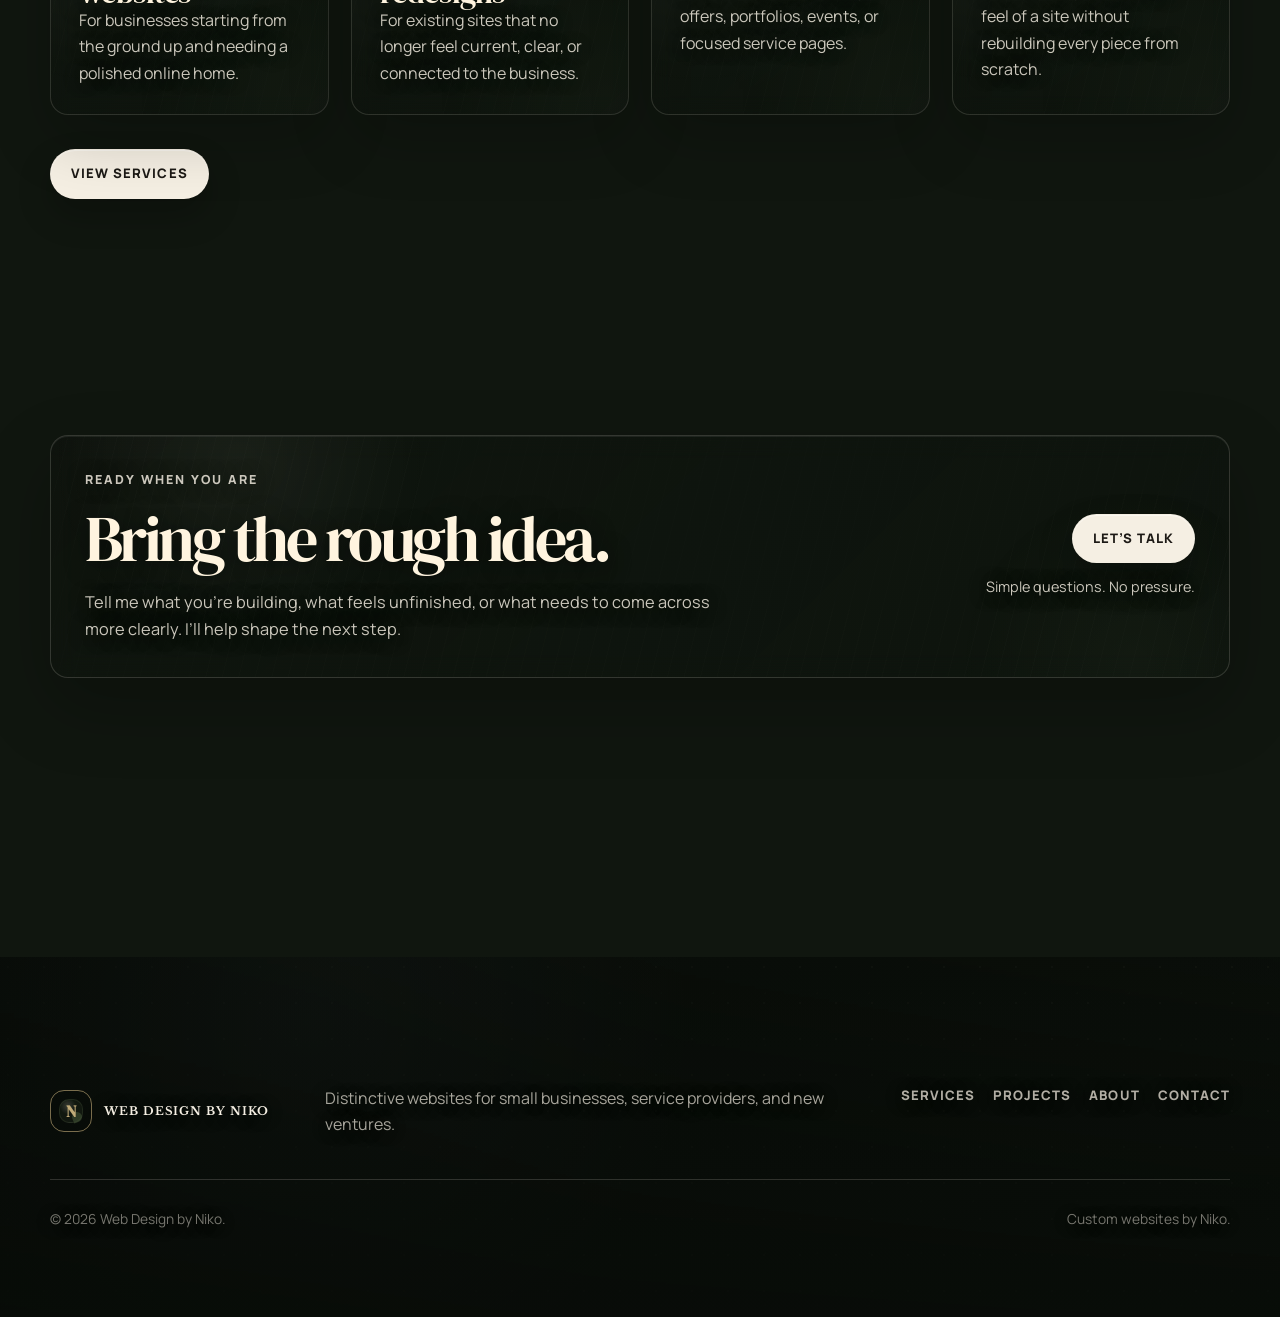
==== commit 9653a709: "Polish launch visuals and contact form" ====
--- a/index.html
+++ b/index.html
@@ -7,7 +7,7 @@
     <link rel="stylesheet" href="styles.css" />
   </head>
 
-  <body>
+  <body class="home-page">
     <div class="page-shell">
       <header class="site-header">
         <div class="header-inner">
@@ -56,8 +56,8 @@
               </p>
             </div>
 
-            <div class="grid grid-3">
-              <article class="card">
+            <div class="grid grid-3 approach-grid">
+              <article class="card approach-card">
                 <span class="card-label">Visual direction</span>
                 <h3>A look that fits</h3>
                 <p>
@@ -65,7 +65,7 @@
                 </p>
               </article>
 
-              <article class="card">
+              <article class="card approach-card">
                 <span class="card-label">Clear structure</span>
                 <h3>Pages with purpose</h3>
                 <p>
@@ -73,7 +73,7 @@
                 </p>
               </article>
 
-              <article class="card">
+              <article class="card approach-card">
                 <span class="card-label">Measured process</span>
                 <h3>Steady guidance</h3>
                 <p>
@@ -117,7 +117,7 @@
               <div class="featured-build-details">
                 <div>
                   <span>Built for</span>
-                  <p>A small custom web design studio with a darker, more distinctive visual identity.</p>
+                  <p>A small custom web design studio with a warm, mossy cottage identity.</p>
                 </div>
 
                 <div>
@@ -127,7 +127,7 @@
 
                 <div>
                   <span>Direction</span>
-                  <p>Stone tones, fossil texture, brass edges, refined atmosphere, and a calm path through the site.</p>
+                  <p>Mossy greens, warm paper, soft lamplight, and a calm path through the site.</p>
                 </div>
 
                 <a class="button button-primary" href="projects.html">View Projects</a>
@@ -186,7 +186,7 @@
           </div>
         </section>
 
-        <section class="section closing-section">
+        <section class="section closing-section footer-scene">
           <div class="container">
             <div class="closing-panel card">
               <div>
@@ -236,4 +236,4 @@
 
     <script src="script.js"></script>
   </body>
-</html>+</html>
--- a/styles.css
+++ b/styles.css
@@ -1,21 +1,76 @@
-@import url("https://fonts.googleapis.com/css2?family=DM+Serif+Display:ital@0;1&family=Manrope:wght@400;500;600;700;800&display=swap");
+@import url("https://fonts.googleapis.com/css2?family=DM+Serif+Display:ital@0;1&family=Libre+Baskerville:wght@400;700&family=Manrope:wght@400;500;600;700;800&display=swap");
 
 :root {
   --charcoal: #1c1915;
   --charcoal-soft: #2a251f;
   --ink: #2c261f;
-  --bone: #f5efe3;
-  --fossil: #e7dcc8;
+  --cream: #f5efe3;
+  --parchment: #f8efdc;
+  --parchment-deep: #e7dcc8;
   --stone: #cfc0a8;
   --sand: #b6a78d;
-  --brass: #a9884f;
-  --brass-soft: #c4a86f;
+  --moss: #536745;
+  --moss-dark: #1f2a1d;
+  --lichen: #9b8655;
+  --lichen-soft: #c0aa78;
   --muted: #736858;
   --line-light: rgba(44, 38, 31, 0.16);
   --line-dark: rgba(245, 239, 227, 0.16);
   --max-width: 1180px;
   --radius: 18px;
-}
+  --page-hero-image: none;
+  --page-hero-position: center center;
+  --page-hero-size: cover;
+  --page-hero-moon-glow: radial-gradient(circle at 32% 20%, transparent 0, transparent 18rem);
+  --page-surface-rgb: 241, 230, 211;
+  --page-footer-image: url("images/frog-pond-footer.png");
+  --page-footer-position: center center;
+  --page-footer-size: cover;
+  --hero-fade-height: clamp(150px, 16vw, 230px);
+}
+
+.home-page {
+  --page-footer-image: url("images/frog-pond-footer.png");
+  --page-footer-position: center 78px;
+  --page-footer-size: cover;
+}
+
+.about-page {
+  --page-hero-image: url("images/about-hero.png");
+  --page-hero-position: center 28%;
+  --page-hero-moon-glow: radial-gradient(circle at 31% 19%, rgba(207, 225, 255, 0.2), rgba(207, 225, 255, 0.08) 7rem, transparent 19rem);
+  --page-footer-image: url("images/about-footer.png");
+  --page-footer-position: center 78px;
+  --page-footer-size: cover;
+}
+
+.services-page {
+  --page-hero-image: url("images/services-hero.png");
+  --page-hero-position: center 18%;
+  --page-hero-moon-glow: radial-gradient(circle at 21% 27%, rgba(207, 225, 255, 0.22), rgba(207, 225, 255, 0.08) 7rem, transparent 18rem);
+  --page-footer-image: url("images/services-footer.png");
+  --page-footer-position: center 78px;
+  --page-footer-size: cover;
+}
+
+.projects-page {
+  --page-hero-image: url("images/approach-hero.png");
+  --page-hero-position: center 46%;
+  --page-footer-image: url("images/approach-footer.png");
+  --page-footer-position: center 78px;
+  --page-footer-size: cover;
+}
+
+.contact-page {
+  --page-hero-image: url("images/contact-hero.png");
+  --page-hero-position: center 48%;
+  --page-hero-moon-glow: radial-gradient(circle at 66% 18%, rgba(207, 225, 255, 0.2), rgba(207, 225, 255, 0.08) 7rem, transparent 18rem);
+  --page-footer-image: url("images/contact-footer.png");
+  --page-footer-position: center 78px;
+  --page-footer-size: cover;
+}
+
+
 
 * {
   box-sizing: border-box;
@@ -30,9 +85,10 @@
   font-family: "Manrope", system-ui, -apple-system, BlinkMacSystemFont, "Segoe UI", sans-serif;
   color: var(--ink);
   background:
-    radial-gradient(circle at top left, rgba(169, 136, 79, 0.14), transparent 34rem),
-    linear-gradient(180deg, #eee5d6 0%, #d8cbb8 100%);
+    radial-gradient(circle at top left, rgba(83, 103, 69, 0.12), transparent 34rem),
+    linear-gradient(180deg, #f1e6d3 0%, #d9c9ad 100%);
   line-height: 1.65;
+  overflow-x: hidden;
 }
 
 body.menu-open {
@@ -53,7 +109,17 @@
 
 .page-shell {
   min-height: 100vh;
-  overflow: hidden;
+}
+
+main {
+  position: relative;
+  isolation: isolate;
+  background-color: #10160f;
+  background-image: var(--page-footer-image);
+  background-position: var(--page-footer-position);
+  background-size: var(--page-footer-size);
+  background-repeat: no-repeat;
+  background-attachment: fixed;
 }
 
 /* Header */
@@ -81,21 +147,22 @@
   display: inline-flex;
   align-items: center;
   gap: 12px;
-  color: var(--bone);
-  font-size: 0.78rem;
-  font-weight: 800;
-  letter-spacing: 0.06em;
+  color: var(--cream);
+  font-family: "Libre Baskerville", Georgia, serif;
+  font-size: 0.72rem;
+  font-weight: 700;
+  letter-spacing: 0.08em;
   text-transform: uppercase;
 }
 
 .brand-mark {
   width: 42px;
   height: 42px;
-  border: 1px solid rgba(196, 168, 111, 0.78);
+  border: 1px solid rgba(192, 170, 120, 0.62);
   border-radius: 14px;
   display: grid;
   place-items: center;
-  color: var(--brass-soft);
+  color: var(--lichen-soft);
   position: relative;
   overflow: hidden;
 }
@@ -104,17 +171,26 @@
 .brand-mark::after {
   content: "";
   position: absolute;
-  width: 28px;
-  height: 1px;
-  background: rgba(245, 239, 227, 0.48);
+  pointer-events: none;
 }
 
 .brand-mark::before {
-  transform: rotate(-28deg);
+  inset: 8px;
+  border: 1px solid rgba(83, 103, 69, 0.24);
+  border-radius: 10px;
+  background:
+    radial-gradient(circle at 35% 28%, rgba(245, 239, 227, 0.18), transparent 38%),
+    rgba(83, 103, 69, 0.14);
 }
 
 .brand-mark::after {
-  transform: rotate(28deg);
+  width: 10px;
+  height: 10px;
+  right: 9px;
+  bottom: 9px;
+  border-radius: 999px 999px 999px 0;
+  background: rgba(83, 103, 69, 0.46);
+  transform: rotate(-22deg);
 }
 
 .brand-mark span {
@@ -125,46 +201,6 @@
   letter-spacing: 0;
 }
 
-.brand-mark span::after {
-  content: "";
-  position: absolute;
-  top: -18px;
-  left: -42px;
-  width: 20px;
-  height: 56px;
-  background: linear-gradient(
-    90deg,
-    transparent,
-    rgba(255, 244, 205, 0.86),
-    transparent
-  );
-  opacity: 0;
-  transform: rotate(24deg);
-  pointer-events: none;
-}
-
-@media (hover: hover) and (pointer: fine) {
-  .brand:hover .brand-mark span::after {
-    animation: logo-glint 850ms ease forwards;
-  }
-}
-
-@keyframes logo-glint {
-  0% {
-    left: -42px;
-    opacity: 0;
-  }
-
-  20% {
-    opacity: 1;
-  }
-
-  100% {
-    left: 42px;
-    opacity: 0;
-  }
-}
-
 .site-nav {
   display: flex;
   align-items: center;
@@ -173,22 +209,23 @@
 
 .site-nav a {
   color: rgba(245, 239, 227, 0.78);
-  font-size: 0.82rem;
-  font-weight: 800;
-  letter-spacing: 0.08em;
+  font-family: "Libre Baskerville", Georgia, serif;
+  font-size: 0.74rem;
+  font-weight: 700;
+  letter-spacing: 0.1em;
   text-transform: uppercase;
 }
 
 .site-nav a:hover,
 .site-nav a[aria-current="page"] {
-  color: var(--bone);
+  color: var(--cream);
 }
 
 .nav-cta {
   border: 1px solid rgba(196, 168, 111, 0.74);
   border-radius: 999px;
   padding: 10px 15px;
-  color: var(--bone) !important;
+  color: var(--cream) !important;
 }
 
 .nav-toggle {
@@ -198,7 +235,7 @@
   border: 1px solid var(--line-dark);
   background: transparent;
   border-radius: 14px;
-  color: var(--bone);
+  color: var(--cream);
   cursor: pointer;
 }
 
@@ -224,28 +261,117 @@
   padding: 110px 0;
 }
 
+body:not(.home-page) main > .section:not(.footer-scene) {
+  padding: 96px 0;
+}
+
+main > .section {
+  position: relative;
+  isolation: isolate;
+  background: transparent;
+  color: var(--cream);
+}
+
+main > .section:not(.footer-scene):not(.section-dark) {
+  background: transparent;
+}
+
+.page-hero:not(.home-hero) + .section {
+  position: relative;
+  z-index: 1;
+  padding-top: 150px;
+}
+
+.page-hero:not(.home-hero) + .section:not(.footer-scene):not(.section-dark) {
+  background: transparent;
+}
+
+.page-hero:not(.home-hero) + .section::before {
+  content: none;
+}
+
+.page-hero:not(.home-hero) + .section > .container {
+  position: relative;
+  z-index: 1;
+}
+
 .section-dark {
-  background:
-    radial-gradient(circle at top right, rgba(169, 136, 79, 0.13), transparent 28rem),
-    linear-gradient(135deg, #211d18 0%, #332d25 100%);
-  color: var(--bone);
+  background: transparent;
+  color: var(--cream);
 }
 
 .page-hero {
-  background:
-    radial-gradient(circle at 78% 16%, rgba(169, 136, 79, 0.2), transparent 28rem),
-    linear-gradient(135deg, #1a1713 0%, #2f2a23 100%);
-  color: var(--bone);
-  padding: 92px 0 82px;
+  position: relative;
+  isolation: isolate;
+  overflow: hidden;
+  display: grid;
+  align-items: center;
+  min-height: clamp(660px, calc(100svh - 78px), 820px);
+  background: linear-gradient(135deg, #1a1713 0%, #2f2a23 100%);
+  color: var(--cream);
+  margin-bottom: 0;
+  padding: 110px 0 clamp(150px, 14vw, 220px);
+}
+
+.page-hero::before {
+  content: "";
+  position: absolute;
+  inset: -14%;
+  z-index: 0;
+  pointer-events: none;
+  opacity: 1;
+  background:
+    linear-gradient(
+      90deg,
+      rgba(18, 17, 13, 0.48) 0%,
+      rgba(18, 17, 13, 0.3) 34%,
+      rgba(18, 17, 13, 0.09) 64%,
+      rgba(18, 17, 13, 0.02) 100%
+    ),
+    linear-gradient(180deg, rgba(10, 12, 9, 0.18) 0%, transparent 34%, rgba(10, 12, 9, 0.14) 100%),
+    var(--page-hero-moon-glow),
+    radial-gradient(circle at 78% 16%, rgba(158, 134, 85, 0.08), transparent 28rem),
+    radial-gradient(circle at 82% 24%, rgba(255, 244, 205, 0.04) 0 1px, transparent 1px),
+    radial-gradient(circle at 28% 74%, rgba(196, 168, 111, 0.05) 0 1px, transparent 1px),
+    var(--page-hero-image) var(--page-hero-position) / var(--page-hero-size) no-repeat;
+  background-size:
+    100% 100%,
+    100% 100%,
+    100% 100%,
+    100% 100%,
+    38px 38px,
+    52px 52px,
+    var(--page-hero-size);
+  transform: translate3d(0, var(--hero-parallax-y, 0px), 0);
+  will-change: transform;
+}
+
+.page-hero::after {
+  content: "";
+  position: absolute;
+  left: 0;
+  right: 0;
+  bottom: 0;
+  z-index: 0;
+  height: 118px;
+  pointer-events: none;
+  background: linear-gradient(180deg, transparent 0%, rgba(6, 9, 6, 0.04) 52%, rgba(6, 9, 6, 0.2) 100%);
 }
 
 .page-hero-inner {
   max-width: 930px;
+  position: relative;
+  z-index: 1;
+}
+
+.page-hero:not(.home-hero) h1,
+.page-hero:not(.home-hero) p {
+  text-shadow: 0 3px 18px rgba(0, 0, 0, 0.38);
 }
 
 .eyebrow {
   margin: 0 0 18px;
-  color: var(--brass);
+  color: var(--lichen);
   font-size: 0.78rem;
   font-weight: 800;
   letter-spacing: 0.16em;
@@ -254,7 +380,7 @@
 
 .section-dark .eyebrow,
 .page-hero .eyebrow {
-  color: var(--brass-soft);
+  color: var(--lichen-soft);
 }
 
 h1,
@@ -329,11 +455,13 @@
 }
 
 .card {
-  border: 1px solid var(--line-light);
+  border: 1px solid rgba(77, 65, 45, 0.15);
   border-radius: var(--radius);
-  background: rgba(245, 239, 227, 0.54);
+  background:
+    linear-gradient(145deg, rgba(255, 250, 239, 0.78), rgba(231, 220, 200, 0.6)),
+    var(--parchment);
   padding: 28px;
-  box-shadow: 0 16px 42px rgba(39, 35, 29, 0.06);
+  box-shadow: 0 16px 42px rgba(39, 35, 29, 0.08);
 }
 
 .card.dark {
@@ -344,7 +472,7 @@
 .card-label {
   display: block;
   margin-bottom: 16px;
-  color: var(--brass);
+  color: var(--lichen);
   font-size: 0.74rem;
   font-weight: 800;
   letter-spacing: 0.14em;
@@ -380,23 +508,17 @@
 }
 
 .fit-card li::marker {
-  color: var(--brass);
+  color: var(--lichen);
 }
 
 .services-cta {
   position: relative;
   overflow: hidden;
-  border-top: 1px solid rgba(196, 168, 111, 0.18);
+  border-top: 0;
 }
 
 .services-cta::before {
-  content: "";
-  position: absolute;
-  inset: 0;
-  pointer-events: none;
-  background:
-    radial-gradient(circle at 18% 40%, rgba(196, 168, 111, 0.14), transparent 28rem),
-    radial-gradient(circle at 82% 52%, rgba(245, 239, 227, 0.045), transparent 24rem);
+  content: none;
 }
 
 .services-cta .container {
@@ -429,7 +551,7 @@
 
 .button-primary {
   background: var(--charcoal);
-  color: var(--bone);
+  color: var(--cream);
   box-shadow:
     inset 0 1px 0 rgba(255, 248, 226, 0.08),
     0 14px 28px rgba(39, 35, 29, 0.14);
@@ -437,7 +559,7 @@
 
 .section-dark .button-primary,
 .page-hero .button-primary {
-  background: var(--bone);
+  background: var(--cream);
   color: var(--charcoal);
   border-color: rgba(196, 168, 111, 0.32);
   box-shadow:
@@ -447,7 +569,7 @@
 
 .button-secondary {
   border-color: rgba(245, 239, 227, 0.28);
-  color: var(--bone);
+  color: var(--cream);
   box-shadow: inset 0 1px 0 rgba(255, 248, 226, 0.08);
 }
 
@@ -474,7 +596,7 @@
 
   .button-secondary:hover {
     border-color: rgba(196, 168, 111, 0.56);
-    color: var(--bone);
+    color: var(--cream);
     box-shadow: inset 0 1px 0 rgba(255, 248, 226, 0.14);
   }
 }
@@ -493,6 +615,10 @@
   gap: 18px;
 }
 
+.hidden-field {
+  display: none;
+}
+
 .field-group {
   display: grid;
   gap: 8px;
@@ -501,6 +627,15 @@
 .field-group label {
   font-size: 0.78rem;
   font-weight: 800;
+  letter-spacing: 0.08em;
+  text-transform: uppercase;
+}
+
+.required-label {
+  margin-left: 6px;
+  color: rgba(115, 104, 88, 0.78);
+  font-size: 0.68rem;
+  font-weight: 700;
   letter-spacing: 0.08em;
   text-transform: uppercase;
 }
@@ -528,6 +663,13 @@
   border-color: rgba(169, 136, 79, 0.75);
 }
 
+.form-note {
+  margin-top: 2px;
+  color: var(--muted);
+  font-size: 0.88rem;
+  line-height: 1.5;
+}
+
 /* Closing section */
 
 .closing-section {
@@ -565,14 +707,253 @@
   font-size: 0.9rem;
 }
 
+/* Lower image content */
+
+main > .section:not(.footer-scene) > .container {
+  position: relative;
+  z-index: 1;
+}
+
+main > .section:not(.footer-scene) h2,
+main > .section:not(.footer-scene) h3 {
+  color: #fff4df;
+  text-shadow: 0 3px 22px rgba(0, 0, 0, 0.52);
+}
+
+main > .section:not(.footer-scene) p:not(.eyebrow),
+main > .section:not(.footer-scene) .section-heading p,
+main > .section:not(.footer-scene) .card p,
+main > .section:not(.footer-scene) .card li {
+  color: rgba(245, 239, 227, 0.82);
+  text-shadow: 0 2px 18px rgba(0, 0, 0, 0.46);
+}
+
+main > .section:not(.footer-scene) .eyebrow,
+main > .section:not(.footer-scene) .card-label,
+main > .section:not(.footer-scene) .project-detail-list h4,
+main > .section:not(.footer-scene) .project-card-toggle {
+  color: var(--lichen-soft);
+  text-shadow: 0 2px 16px rgba(0, 0, 0, 0.48);
+}
+
+main > .section:not(.footer-scene) .card {
+  border-color: rgba(245, 239, 227, 0.14);
+  background:
+    linear-gradient(135deg, rgba(14, 18, 13, 0.42), rgba(15, 22, 17, 0.24)),
+    rgba(12, 17, 12, 0.18);
+  box-shadow:
+    0 24px 64px rgba(0, 0, 0, 0.2),
+    inset 0 1px 0 rgba(255, 255, 255, 0.06);
+  backdrop-filter: blur(10px);
+}
+
+main > .section:not(.footer-scene) .card::before {
+  background:
+    radial-gradient(circle at 16% 10%, rgba(255, 252, 238, 0.1), transparent 12rem),
+    radial-gradient(circle at 92% 94%, rgba(83, 103, 69, 0.14), transparent 11rem),
+    repeating-linear-gradient(
+      104deg,
+      rgba(255, 248, 226, 0.016) 0 1px,
+      transparent 1px 16px
+    );
+  opacity: 0.46;
+}
+
+main > .section:not(.footer-scene) .button-primary {
+  background: var(--cream);
+  color: var(--charcoal);
+  border-color: rgba(245, 239, 227, 0.36);
+  box-shadow:
+    inset 0 1px 0 rgba(255, 255, 255, 0.46),
+    0 16px 34px rgba(0, 0, 0, 0.24);
+}
+
+/* Footer image scene */
+
+.footer-scene {
+  position: relative;
+  isolation: isolate;
+  overflow: hidden;
+  clip-path: inset(0);
+  min-height: clamp(560px, 78vh, 840px);
+  margin-top: -1px;
+  padding: clamp(140px, 14vw, 196px) 0 clamp(124px, 12vw, 172px);
+  background: transparent;
+  color: var(--cream);
+}
+
+.site-footer::before {
+  content: "";
+  position: absolute;
+  inset: 0;
+  z-index: 0;
+  pointer-events: none;
+  background: var(--page-footer-image) var(--page-footer-position) / var(--page-footer-size) no-repeat;
+  transform: translateZ(0);
+}
+
+.footer-scene::after {
+  content: none;
+}
+
+.footer-scene > .container {
+  position: relative;
+  z-index: 1;
+}
+
+.footer-scene h2,
+.footer-scene h3 {
+  color: #fff4df;
+  text-shadow: 0 3px 22px rgba(0, 0, 0, 0.54);
+}
+
+.footer-scene p:not(.eyebrow),
+.footer-scene .section-heading p,
+.footer-scene .card p,
+.footer-scene .card li,
+.footer-scene .contact-next-card p,
+.footer-scene .closing-actions span {
+  color: rgba(245, 239, 227, 0.82);
+  text-shadow: 0 2px 18px rgba(0, 0, 0, 0.5);
+}
+
+.footer-scene .eyebrow,
+.footer-scene .card-label,
+.footer-scene .project-detail-list h4,
+.footer-scene .contact-next-card span {
+  color: var(--lichen-soft);
+  text-shadow: 0 2px 16px rgba(0, 0, 0, 0.5);
+}
+
+.footer-scene .card,
+.footer-scene .contact-form-card,
+.footer-scene .contact-next-card {
+  border-color: rgba(245, 239, 227, 0.16);
+  background:
+    linear-gradient(135deg, rgba(15, 20, 14, 0.52), rgba(15, 22, 17, 0.28)),
+    rgba(12, 17, 12, 0.22);
+  box-shadow:
+    0 28px 72px rgba(0, 0, 0, 0.24),
+    inset 0 1px 0 rgba(255, 255, 255, 0.07);
+  backdrop-filter: blur(12px);
+}
+
+.footer-scene .card::before {
+  background:
+    radial-gradient(circle at 16% 10%, rgba(255, 252, 238, 0.1), transparent 12rem),
+    radial-gradient(circle at 92% 94%, rgba(83, 103, 69, 0.14), transparent 11rem),
+    repeating-linear-gradient(
+      104deg,
+      rgba(255, 248, 226, 0.018) 0 1px,
+      transparent 1px 16px
+    );
+  opacity: 0.5;
+}
+
+.footer-scene .contact-form-card::after {
+  border-color: rgba(245, 239, 227, 0.12);
+  background:
+    repeating-linear-gradient(
+      104deg,
+      rgba(255, 248, 226, 0.018) 0 1px,
+      transparent 1px 16px
+    );
+  opacity: 0.5;
+}
+
+.footer-scene .field-group label {
+  color: rgba(245, 239, 227, 0.84);
+  text-shadow: 0 2px 16px rgba(0, 0, 0, 0.42);
+}
+
+.footer-scene .required-label {
+  color: rgba(245, 239, 227, 0.58);
+}
+
+.footer-scene .form-note {
+  color: rgba(245, 239, 227, 0.7);
+  text-shadow: 0 2px 16px rgba(0, 0, 0, 0.42);
+}
+
+.footer-scene .field-group input,
+.footer-scene .field-group textarea,
+.footer-scene .field-group select {
+  border-color: rgba(245, 239, 227, 0.26);
+  background: rgba(255, 250, 238, 0.86);
+}
+
+.footer-scene .button-primary {
+  background: var(--cream);
+  color: var(--charcoal);
+  border-color: rgba(245, 239, 227, 0.38);
+  box-shadow:
+    inset 0 1px 0 rgba(255, 255, 255, 0.46),
+    0 16px 34px rgba(0, 0, 0, 0.26);
+}
+
+@media (hover: hover) and (pointer: fine) {
+  .footer-scene .card:hover {
+    transform: none;
+    border-color: rgba(245, 239, 227, 0.22);
+    box-shadow:
+      0 30px 74px rgba(0, 0, 0, 0.26),
+      inset 0 1px 0 rgba(255, 255, 255, 0.08);
+  }
+}
+
 /* Footer */
 
 .site-footer {
-  background:
-    radial-gradient(circle at top right, rgba(169, 136, 79, 0.12), transparent 26rem),
-    linear-gradient(135deg, #1c1915 0%, #2d2821 100%);
-  color: var(--bone);
-  padding: 64px 0 36px;
+  position: relative;
+  isolation: isolate;
+  overflow: hidden;
+  clip-path: inset(0);
+  min-height: clamp(320px, 40vh, 440px);
+  background: #0d120c;
+  color: var(--cream);
+  margin-top: -1px;
+  padding: clamp(116px, 10vw, 154px) 0 36px;
+}
+
+.site-footer::after {
+  content: "";
+  position: absolute;
+  inset: 0;
+  z-index: 0;
+  pointer-events: none;
+  background:
+    linear-gradient(
+      180deg,
+      rgba(8, 12, 8, 0.36) 0%,
+      rgba(8, 12, 8, 0.58) 40%,
+      rgba(8, 12, 8, 0.84) 100%
+    ),
+    linear-gradient(
+      90deg,
+      rgba(6, 9, 6, 0.7) 0%,
+      rgba(6, 9, 6, 0.48) 48%,
+      rgba(6, 9, 6, 0.3) 100%
+    ),
+    radial-gradient(circle at 24% 18%, rgba(204, 223, 255, 0.1), transparent 24rem),
+    radial-gradient(circle at 22% 28%, rgba(255, 248, 226, 0.055) 0 1px, transparent 1px),
+    radial-gradient(circle at 72% 70%, rgba(83, 103, 69, 0.075) 0 1px, transparent 1px);
+  background-size:
+    100% 100%,
+    100% 100%,
+    100% 100%,
+    36px 36px,
+    52px 52px;
+}
+
+.site-footer .footer-inner {
+  position: relative;
+  z-index: 1;
+}
+
+@media (min-width: 1024px) and (prefers-reduced-motion: no-preference) {
+  .site-footer::before {
+    position: fixed;
+  }
 }
 
 .footer-top {
@@ -581,6 +962,7 @@
   gap: 32px;
   padding-bottom: 42px;
   border-bottom: 1px solid var(--line-dark);
+  text-shadow: 0 2px 18px rgba(0, 0, 0, 0.42);
 }
 
 .footer-top p {
@@ -609,6 +991,7 @@
   padding-top: 28px;
   color: rgba(245, 239, 227, 0.48);
   font-size: 0.86rem;
+  text-shadow: 0 2px 16px rgba(0, 0, 0, 0.42);
 }
 
 /* Mobile */
@@ -620,17 +1003,30 @@
 
   .site-nav {
     position: fixed;
-    inset: 78px 0 auto 0;
+    inset: 78px 14px auto 14px;
     display: none;
     flex-direction: column;
     align-items: flex-start;
-    padding: 28px 20px 34px;
-    background: rgba(28, 25, 21, 0.97);
-    border-bottom: 1px solid var(--line-dark);
+    gap: 18px;
+    padding: 24px 20px 26px;
+    background: rgba(20, 17, 13, 0.96);
+    border: 1px solid rgba(245, 239, 227, 0.12);
+    border-radius: 0 0 22px 22px;
+    box-shadow: 0 24px 54px rgba(0, 0, 0, 0.34);
+    backdrop-filter: blur(18px);
   }
 
   body.menu-open .site-nav {
     display: flex;
+  }
+
+  .site-nav a {
+    width: 100%;
+  }
+
+  .site-nav .nav-cta {
+    width: auto;
+    margin-top: 4px;
   }
 
   .split,
@@ -665,12 +1061,72 @@
     width: min(100% - 28px, var(--max-width));
   }
 
+
+
   .section {
     padding: 76px 0;
   }
 
   .page-hero {
-    padding: 78px 0 70px;
+    min-height: calc(100svh - 78px);
+    margin-bottom: 0;
+    padding: 104px 0 164px;
+    display: grid;
+    align-items: center;
+  }
+
+  .page-hero:not(.home-hero)::before {
+    inset: -12%;
+    opacity: 1;
+    background:
+      linear-gradient(
+        90deg,
+        rgba(18, 17, 13, 0.58) 0%,
+        rgba(18, 17, 13, 0.36) 48%,
+        rgba(18, 17, 13, 0.18) 100%
+      ),
+      linear-gradient(180deg, rgba(10, 12, 9, 0.24) 0%, transparent 42%, rgba(10, 12, 9, 0.18) 100%),
+      var(--page-hero-moon-glow),
+      radial-gradient(circle at 78% 16%, rgba(158, 134, 85, 0.08), transparent 28rem),
+      radial-gradient(circle at 82% 24%, rgba(255, 244, 205, 0.04) 0 1px, transparent 1px),
+      radial-gradient(circle at 28% 74%, rgba(196, 168, 111, 0.05) 0 1px, transparent 1px),
+      var(--page-hero-image) var(--page-hero-position) / var(--page-hero-size) no-repeat;
+    background-size:
+      100% 100%,
+      100% 100%,
+      100% 100%,
+      100% 100%,
+      38px 38px,
+      52px 52px,
+      var(--page-hero-size);
+  }
+
+  .page-hero:not(.home-hero) p {
+    color: rgba(245, 239, 227, 0.84);
+  }
+
+  .page-hero:not(.home-hero) + .section {
+    padding-top: 136px;
+  }
+
+  .page-hero:not(.home-hero) + .section::before {
+    top: -132px;
+    height: 210px;
+  }
+
+  .site-footer {
+    margin-top: -1px;
+    min-height: 300px;
+    padding-top: 96px;
+  }
+
+  .site-footer::before {
+    background: var(--page-footer-image) var(--page-footer-position) / var(--page-footer-size) no-repeat;
+  }
+
+  .footer-scene {
+    min-height: auto;
+    padding: 108px 0 104px;
   }
 
   h1 {
@@ -722,7 +1178,7 @@
   }
 }
 
-/* Subtle brass card polish */
+/* Soft neutral card polish */
 
 .service-card,
 .approach-card,
@@ -764,55 +1220,27 @@
   z-index: 0;
   pointer-events: none;
   background:
-    linear-gradient(135deg, rgba(196, 168, 111, 0.14), transparent 36%),
-    linear-gradient(180deg, rgba(245, 239, 227, 0.08), transparent 46%);
-  opacity: 0;
+    radial-gradient(circle at 18% 10%, rgba(255, 252, 238, 0.58), transparent 12rem),
+    radial-gradient(circle at 92% 94%, rgba(83, 103, 69, 0.08), transparent 11rem),
+    repeating-linear-gradient(
+      104deg,
+      rgba(80, 62, 38, 0.022) 0 1px,
+      transparent 1px 16px
+    );
+  opacity: 0.58;
   transition: opacity 220ms ease;
 }
 
-.service-card::after,
-.approach-card::after,
-.project-card::after,
-.process-card::after,
-.value-card::after,
-.info-card::after,
-.card::after {
-  content: "";
-  position: absolute;
-  inset: 11px;
-  z-index: 0;
-  pointer-events: none;
-  padding: 2px;
-  border-radius: calc(var(--radius) - 7px);
-  background:
-    linear-gradient(
-      120deg,
-      rgba(82, 60, 28, 0.48) 0%,
-      rgba(190, 154, 84, 0.72) 18%,
-      rgba(255, 239, 190, 0.82) 29%,
-      rgba(142, 103, 46, 0.62) 43%,
-      rgba(74, 53, 25, 0.42) 56%,
-      rgba(212, 176, 98, 0.76) 74%,
-      rgba(255, 244, 205, 0.72) 84%,
-      rgba(126, 91, 40, 0.5) 100%
+.card.dark::before {
+  background:
+    radial-gradient(circle at 18% 10%, rgba(255, 252, 238, 0.1), transparent 12rem),
+    radial-gradient(circle at 92% 94%, rgba(83, 103, 69, 0.12), transparent 11rem),
+    repeating-linear-gradient(
+      104deg,
+      rgba(255, 248, 226, 0.018) 0 1px,
+      transparent 1px 16px
     );
-  box-shadow:
-    inset 0 1px 0 rgba(255, 248, 226, 0.28),
-    0 1px 0 rgba(255, 248, 226, 0.08),
-    0 8px 18px rgba(76, 56, 27, 0.08);
-  opacity: 0.78;
-  -webkit-mask:
-    linear-gradient(#000 0 0) content-box,
-    linear-gradient(#000 0 0);
-  mask:
-    linear-gradient(#000 0 0) content-box,
-    linear-gradient(#000 0 0);
-  -webkit-mask-composite: xor;
-  mask-composite: exclude;
-  transition:
-    inset 220ms ease,
-    opacity 220ms ease,
-    box-shadow 220ms ease;
+  opacity: 0.52;
 }
 
 @media (hover: hover) and (pointer: fine) {
@@ -823,9 +1251,9 @@
   .value-card:hover,
   .info-card:hover,
   .card:hover {
-    transform: translateY(-4px);
-    box-shadow: 0 22px 44px rgba(18, 15, 11, 0.16);
-    border-color: rgba(183, 145, 83, 0.46);
+    transform: translateY(-3px);
+    box-shadow: 0 22px 42px rgba(39, 35, 29, 0.12);
+    border-color: rgba(86, 103, 69, 0.28);
   }
 
   .service-card:hover::before,
@@ -835,22 +1263,7 @@
   .value-card:hover::before,
   .info-card:hover::before,
   .card:hover::before {
-    opacity: 1;
-  }
-
-  .service-card:hover::after,
-  .approach-card:hover::after,
-  .project-card:hover::after,
-  .process-card:hover::after,
-  .value-card:hover::after,
-  .info-card:hover::after,
-  .card:hover::after {
-    inset: 10px;
-    opacity: 0.96;
-    box-shadow:
-      inset 0 1px 0 rgba(255, 248, 226, 0.34),
-      0 1px 0 rgba(255, 248, 226, 0.12),
-      0 10px 22px rgba(76, 56, 27, 0.12);
+    opacity: 0.86;
   }
 }
 
@@ -874,173 +1287,281 @@
   mix-blend-mode: multiply;
 }
 
-/* Homepage atmospheric background */
+@media (max-width: 640px) {
+  .about-page,
+  .services-page,
+  .projects-page,
+  .contact-page {
+    --page-hero-position: center 58%;
+  }
+}
+
+/* Homepage cottage hero image */
 
 .home-hero {
   position: relative;
   isolation: isolate;
   overflow: hidden;
+  min-height: calc(100vh - 78px);
+  padding: clamp(96px, 10vw, 142px) 0 clamp(86px, 9vw, 128px);
+  background:
+    url("images/cottage-hero.png") center calc(50% + 64px) / cover no-repeat,
+    linear-gradient(135deg, #211a13 0%, #3b2e22 100%);
+  color: var(--cream);
 }
 
 .home-hero::before {
-  content: "";
-  position: absolute;
-  inset: 0;
-  background:
-    radial-gradient(circle at 82% 22%, rgba(196, 168, 111, 0.16), transparent 24rem),
-    radial-gradient(circle at 68% 68%, rgba(245, 239, 227, 0.075), transparent 26rem),
-    linear-gradient(135deg, transparent 0%, rgba(0, 0, 0, 0.16) 100%);
-  pointer-events: none;
-  z-index: 0;
-}
-
-.home-hero::after {
-  content: "";
-  position: absolute;
-  inset: 0;
-  background:
-    linear-gradient(
-      90deg,
-      rgba(28, 25, 21, 0.02),
-      rgba(59, 52, 43, 0.18)
-    );
-  pointer-events: none;
-  z-index: 0;
-}
-
-.home-hero .page-hero-inner {
-  position: relative;
-  z-index: 1;
-}
-
-.home-hero + .section {
-  padding-top: 64px;
-}
-
-.goal-section + .section {
-  padding-top: 86px;
-}
-
-.services-preview {
-  padding-bottom: 58px;
-}
-
-.closing-section {
-  padding-top: 0;
-}
-
-@media (max-width: 900px) {
-  .home-hero::before {
-    background:
-      radial-gradient(circle at 50% 24%, rgba(196, 168, 111, 0.14), transparent 22rem),
-      linear-gradient(180deg, transparent 0%, rgba(0, 0, 0, 0.16) 100%);
-  }
-
-  .home-hero::after {
-    background:
-      linear-gradient(
-        180deg,
-        rgba(28, 25, 21, 0.02),
-        rgba(59, 52, 43, 0.16)
-      );
-  }
-}
-
-/* The Goal section fossil watermark */
-
-.goal-section {
-  position: relative;
-  isolation: isolate;
-  overflow: hidden;
-  clip-path: inset(0);
-}
-
-.goal-section::before {
   content: "";
   position: absolute;
   inset: 0;
   z-index: 0;
   pointer-events: none;
-  background:
-    radial-gradient(circle at 18% 34%, rgba(196, 168, 111, 0.12), transparent 28rem),
-    radial-gradient(circle at 78% 62%, rgba(245, 239, 227, 0.05), transparent 24rem),
-    linear-gradient(135deg, rgba(255, 255, 255, 0.025), transparent 42%, rgba(0, 0, 0, 0.12));
-}
-
-.goal-section::after {
+  opacity: 1;
+  background:
+    linear-gradient(
+      90deg,
+      rgba(15, 11, 8, 0.32) 0%,
+      rgba(15, 11, 8, 0.24) 30%,
+      rgba(15, 11, 8, 0.08) 58%,
+      rgba(15, 11, 8, 0.02) 100%
+    ),
+    linear-gradient(
+      180deg,
+      rgba(20, 14, 9, 0.04) 0%,
+      rgba(20, 14, 9, 0) 42%,
+      rgba(20, 14, 9, 0.1) 100%
+    ),
+    radial-gradient(circle at 74% 44%, rgba(255, 186, 104, 0.1), transparent 24rem),
+    radial-gradient(circle at 18% 58%, rgba(83, 103, 69, 0.06), transparent 24rem);
+}
+
+.home-hero::after {
   content: "";
   position: absolute;
   inset: 0;
   z-index: 0;
+  height: auto;
   pointer-events: none;
   background:
-    linear-gradient(
-      to bottom,
-      rgba(255, 239, 190, 0.82) 0,
-      rgba(169, 136, 79, 0.68) 2px,
-      rgba(58, 43, 24, 0.32) 3px,
-      transparent 12px
-    ) top / 100% 12px no-repeat,
-
-    linear-gradient(
-      120deg,
-      rgba(82, 60, 28, 0.66) 0%,
-      rgba(190, 154, 84, 0.86) 18%,
-      rgba(255, 239, 190, 0.9) 29%,
-      rgba(142, 103, 46, 0.76) 43%,
-      rgba(74, 53, 25, 0.56) 56%,
-      rgba(212, 176, 98, 0.84) 74%,
-      rgba(255, 244, 205, 0.82) 84%,
-      rgba(126, 91, 40, 0.64) 100%
-    ) top 14px left 14px / calc(100% - 28px) 2px no-repeat,
-
-    linear-gradient(
-      120deg,
-      rgba(126, 91, 40, 0.52) 0%,
-      rgba(212, 176, 98, 0.78) 45%,
-      rgba(255, 244, 205, 0.72) 58%,
-      rgba(82, 60, 28, 0.58) 100%
-    ) bottom 14px left 14px / calc(100% - 28px) 2px no-repeat,
-
-    linear-gradient(
-      to bottom,
-      rgba(255, 244, 205, 0.76),
-      rgba(169, 136, 79, 0.74),
-      rgba(82, 60, 28, 0.58)
-    ) top 14px left 14px / 2px calc(100% - 28px) no-repeat,
-
-    linear-gradient(
-      to bottom,
-      rgba(82, 60, 28, 0.58),
-      rgba(169, 136, 79, 0.74),
-      rgba(255, 244, 205, 0.68)
-    ) top 14px right 14px / 2px calc(100% - 28px) no-repeat;
+    radial-gradient(ellipse at center, transparent 68%, rgba(0, 0, 0, 0.14) 100%),
+    linear-gradient(180deg, transparent 72%, rgba(8, 12, 8, 0.04) 88%, rgba(8, 12, 8, 0.18) 100%);
+}
+
+.home-hero .page-hero-inner {
+  position: relative;
+  z-index: 1;
+  width: min(var(--max-width), calc(100% - 40px));
+  max-width: var(--max-width);
+  min-height: clamp(520px, 62vh, 760px);
+  display: grid;
+  align-content: center;
+}
+
+.home-hero .page-hero-inner::before {
+  content: none;
+}
+
+.home-hero h1 {
+  max-width: 650px;
+  color: #fff4df;
+  text-shadow: 0 3px 10px rgba(0, 0, 0, 0.46);
+}
+
+.home-hero p {
+  max-width: 570px;
+  color: rgba(255, 244, 223, 0.86);
+  text-shadow: 0 2px 8px rgba(0, 0, 0, 0.46);
+}
+
+.home-hero .hero-actions {
+  margin-top: 36px;
+}
+
+@supports (background-attachment: fixed) {
+  @media (min-width: 1024px) and (prefers-reduced-motion: no-preference) {
+    .page-hero {
+      background-attachment: scroll, scroll, scroll, scroll, scroll;
+    }
+
+    .home-hero {
+      background-attachment: fixed, scroll;
+    }
+  }
+}
+
+.services-preview {
+  position: relative;
+  isolation: isolate;
+  padding-top: 108px;
+  padding-bottom: 58px;
+  background: transparent;
+}
+
+.services-preview::before {
+  content: none;
+  position: absolute;
+  left: 0;
+  right: 0;
+  top: -82px;
+  z-index: 0;
+  height: 82px;
+  pointer-events: none;
+  background: linear-gradient(180deg, rgba(8, 12, 8, 0), rgba(8, 12, 8, 0.08) 72%, rgba(8, 12, 8, 0.14) 100%);
+}
+
+.services-preview .container {
+  position: relative;
+  z-index: 1;
+}
+
+.closing-section:not(.footer-scene) {
+  padding-top: 0;
+}
+
+@media (max-width: 1023px) {
+  main {
+    background-attachment: fixed;
+    background-position: center center;
+    background-size: auto 100vh;
+  }
+
+  .page-hero {
+    background-attachment: scroll;
+  }
+}
+
+@media (max-width: 900px) {
+  .home-hero {
+    min-height: calc(100vh - 78px);
+    background-position: 58% 54%;
+    background-size: cover;
+    background-repeat: no-repeat;
+    background-color: #10160f;
+    background-attachment: fixed;
+  }
+
+  .home-hero::before {
+    background:
+      radial-gradient(circle at 24% 16%, rgba(207, 225, 255, 0.14), rgba(207, 225, 255, 0.05) 7rem, transparent 18rem),
+      linear-gradient(
+        90deg,
+        rgba(20, 14, 9, 0.54) 0%,
+        rgba(20, 14, 9, 0.38) 48%,
+        rgba(20, 14, 9, 0.14) 100%
+      ),
+      linear-gradient(
+        180deg,
+        rgba(20, 14, 9, 0.16) 0%,
+        rgba(20, 14, 9, 0.02) 42%,
+        rgba(20, 14, 9, 0.18) 100%
+      ),
+      radial-gradient(circle at 62% 42%, rgba(255, 190, 112, 0.14), transparent 22rem);
+  }
+
+  .home-hero .page-hero-inner {
+    min-height: 560px;
+  }
+
+  .home-hero .page-hero-inner::before {
+    left: -24px;
+    width: min(650px, 86vw);
+  }
+}
+
+@media (max-width: 640px) {
+  .home-hero {
+    min-height: calc(100vh - 78px);
+    padding: 82px 0 96px;
+    background-position: 58% 54%;
+    background-size: cover;
+    background-repeat: no-repeat;
+    background-color: #10160f;
+    background-attachment: fixed;
+  }
+
+  .home-hero::before {
+    background:
+      radial-gradient(circle at 28% 14%, rgba(207, 225, 255, 0.12), rgba(207, 225, 255, 0.04) 6rem, transparent 16rem),
+      linear-gradient(
+        90deg,
+        rgba(20, 14, 9, 0.62) 0%,
+        rgba(20, 14, 9, 0.46) 58%,
+        rgba(20, 14, 9, 0.2) 100%
+      ),
+      linear-gradient(
+        180deg,
+        rgba(20, 14, 9, 0.22) 0%,
+        rgba(20, 14, 9, 0.04) 36%,
+        rgba(20, 14, 9, 0.28) 100%
+      );
+  }
+
+  .home-hero .page-hero-inner {
+    min-height: 520px;
+    width: min(100% - 28px, var(--max-width));
+  }
+
+  .home-hero .page-hero-inner::before {
+    left: -14px;
+    width: calc(100% + 28px);
+    height: calc(100% + 44px);
+    border-radius: 24px;
+  }
+
+  .home-hero p {
+    font-size: 1rem;
+  }
+}
+
+/* Homepage frog-pond night band */
+
+.goal-section {
+  position: relative;
+  isolation: isolate;
+  overflow: hidden;
+  clip-path: inset(0);
+  margin-top: -1px;
+  padding: 112px 0 58px;
+  border: 0;
+  background: transparent;
+}
+
+.goal-section::before {
+  content: none;
+}
+
+.goal-section::after {
+  content: none;
 }
 
 .goal-section .container {
   position: relative;
   z-index: 1;
-}
-
-@media (max-width: 1100px) {
-  .goal-section .container {
-    width: min(100% - 112px, var(--max-width));
-  }
+  padding: clamp(30px, 4vw, 48px);
+  border: 1px solid rgba(245, 239, 227, 0.14);
+  border-radius: 18px;
+  background:
+    linear-gradient(135deg, rgba(13, 20, 19, 0.32), rgba(15, 25, 22, 0.16)),
+    rgba(14, 18, 16, 0.14);
+  box-shadow:
+    0 24px 64px rgba(0, 0, 0, 0.18),
+    inset 0 1px 0 rgba(255, 255, 255, 0.07);
+  backdrop-filter: blur(10px);
+}
+
+.goal-section .split {
+  align-items: center;
 }
 
 @media (max-width: 900px) {
-  .goal-section .container {
-    width: min(100% - 56px, var(--max-width));
-  }
-
-  .goal-section::before {
-    background:
-      radial-gradient(circle at 50% 28%, rgba(196, 168, 111, 0.1), transparent 24rem),
-      linear-gradient(180deg, rgba(255, 255, 255, 0.025), rgba(0, 0, 0, 0.12));
-  }
-}
-
-/* Quick visible logo hover effect */
+  .goal-section {
+    padding: 86px 0 50px;
+    background-position: center center;
+    background-attachment: scroll;
+  }
+}
+
+/* Gentle logo hover effect */
 
 .brand-mark {
   transition:
@@ -1052,18 +1573,18 @@
 
 @media (hover: hover) and (pointer: fine) {
   .brand:hover .brand-mark {
-    transform: rotate(-6deg) scale(1.08);
-    border-color: rgba(255, 229, 166, 0.95);
-    background-color: rgba(169, 136, 79, 0.12);
+    transform: rotate(-3deg) scale(1.04);
+    border-color: rgba(192, 170, 120, 0.74);
+    background-color: rgba(83, 103, 69, 0.14);
     box-shadow:
-      0 0 0 4px rgba(169, 136, 79, 0.16),
-      0 0 26px rgba(196, 168, 111, 0.42);
+      0 0 0 4px rgba(83, 103, 69, 0.12),
+      0 10px 22px rgba(12, 15, 10, 0.2);
   }
 }
 
 /* Projects CTA panel */
 
-.projects-cta-section {
+.projects-cta-section:not(.footer-scene) {
   padding-top: 0;
 }
 
@@ -1081,8 +1602,11 @@
 
 .projects-cta-panel p:not(.eyebrow) {
   max-width: 680px;
+  font-size: 1.02rem;
+}
+
+.projects-cta-section:not(.footer-scene) .projects-cta-panel p:not(.eyebrow) {
   color: var(--muted);
-  font-size: 1.02rem;
 }
 
 @media (max-width: 920px) {
@@ -1093,7 +1617,7 @@
 
 /* Contact page polish */
 
-.contact-section {
+.contact-section:not(.footer-scene) {
   padding-top: 96px;
 }
 
@@ -1108,8 +1632,11 @@
 .contact-intro p:not(.eyebrow) {
   max-width: 460px;
   margin-top: 18px;
+  font-size: 1.02rem;
+}
+
+.contact-section:not(.footer-scene) .contact-intro p:not(.eyebrow) {
   color: var(--muted);
-  font-size: 1.02rem;
 }
 
 .contact-email {
@@ -1119,41 +1646,29 @@
 .contact-form-card {
   position: relative;
   padding: 34px;
-  border: 1px solid var(--line-light);
+  border: 1px solid rgba(77, 65, 45, 0.16);
   border-radius: var(--radius);
   background:
-    linear-gradient(135deg, rgba(255, 248, 232, 0.68), rgba(231, 220, 200, 0.5)),
-    rgba(245, 239, 227, 0.58);
+    radial-gradient(circle at 12% 10%, rgba(255, 252, 239, 0.72), transparent 15rem),
+    linear-gradient(135deg, rgba(255, 248, 232, 0.82), rgba(231, 220, 200, 0.58)),
+    var(--parchment);
   box-shadow: 0 18px 48px rgba(39, 35, 29, 0.08);
 }
 
 .contact-form-card::after {
   content: "";
   position: absolute;
-  inset: 11px;
+  inset: 12px;
   pointer-events: none;
-  padding: 2px;
   border-radius: calc(var(--radius) - 7px);
-  background:
-    linear-gradient(
-      120deg,
-      rgba(82, 60, 28, 0.48) 0%,
-      rgba(190, 154, 84, 0.72) 18%,
-      rgba(255, 239, 190, 0.82) 29%,
-      rgba(142, 103, 46, 0.62) 43%,
-      rgba(74, 53, 25, 0.42) 56%,
-      rgba(212, 176, 98, 0.76) 74%,
-      rgba(255, 244, 205, 0.72) 84%,
-      rgba(126, 91, 40, 0.5) 100%
+  border: 1px solid rgba(83, 103, 69, 0.14);
+  background:
+    repeating-linear-gradient(
+      104deg,
+      rgba(80, 62, 38, 0.024) 0 1px,
+      transparent 1px 16px
     );
-  -webkit-mask:
-    linear-gradient(#000 0 0) content-box,
-    linear-gradient(#000 0 0);
-  mask:
-    linear-gradient(#000 0 0) content-box,
-    linear-gradient(#000 0 0);
-  -webkit-mask-composite: xor;
-  mask-composite: exclude;
+  opacity: 0.72;
 }
 
 .contact-form-card > * {
@@ -1168,7 +1683,7 @@
 }
 
 @media (max-width: 640px) {
-  .contact-section {
+  .contact-section:not(.footer-scene) {
     padding-top: 76px;
   }
 
@@ -1199,7 +1714,7 @@
 .project-card-toggle {
   display: inline-flex;
   margin-top: 18px;
-  color: var(--brass);
+  color: var(--lichen);
   font-size: 0.72rem;
   font-weight: 800;
   letter-spacing: 0.12em;
@@ -1249,7 +1764,7 @@
 }
 
 .project-details li::marker {
-  color: var(--brass);
+  color: var(--lichen);
 }
 
 /* Keep expandable project cards steady while opening */
@@ -1292,7 +1807,7 @@
 
 .project-detail-list h4 {
   margin: 0 0 6px;
-  color: var(--brass);
+  color: var(--lichen);
   font-size: 0.72rem;
   font-weight: 800;
   letter-spacing: 0.12em;
@@ -1337,8 +1852,21 @@
 /* Homepage featured build */
 
 .featured-build-section {
-  padding-top: 86px;
-  padding-bottom: 86px;
+  position: relative;
+  isolation: isolate;
+  overflow: hidden;
+  padding-top: 58px;
+  padding-bottom: 124px;
+  background: transparent;
+}
+
+.featured-build-section::before {
+  content: none;
+}
+
+.featured-build-section .container {
+  position: relative;
+  z-index: 1;
 }
 
 .featured-build-panel {
@@ -1347,6 +1875,14 @@
   gap: 48px;
   align-items: center;
   padding: 42px;
+  border-color: rgba(245, 239, 227, 0.16);
+  background:
+    linear-gradient(135deg, rgba(14, 18, 13, 0.42), rgba(15, 22, 17, 0.24)),
+    rgba(12, 17, 12, 0.18);
+  backdrop-filter: blur(12px);
+  box-shadow:
+    0 28px 72px rgba(0, 0, 0, 0.24),
+    inset 0 1px 0 rgba(255, 255, 255, 0.07);
 }
 
 .featured-build-panel h2 {
@@ -1356,8 +1892,9 @@
 .featured-build-panel > div > p:not(.eyebrow) {
   max-width: 620px;
   margin-top: 18px;
-  color: var(--muted);
+  color: rgba(245, 239, 227, 0.82);
   font-size: 1.02rem;
+  text-shadow: 0 2px 18px rgba(0, 0, 0, 0.46);
 }
 
 .featured-build-details {
@@ -1373,15 +1910,17 @@
 .featured-build-details span {
   display: block;
   margin-bottom: 6px;
-  color: var(--brass);
+  color: var(--lichen-soft);
   font-size: 0.72rem;
   font-weight: 800;
   letter-spacing: 0.12em;
   text-transform: uppercase;
+  text-shadow: 0 2px 16px rgba(0, 0, 0, 0.48);
 }
 
 .featured-build-details p {
-  color: var(--muted);
+  color: rgba(245, 239, 227, 0.82);
+  text-shadow: 0 2px 18px rgba(0, 0, 0, 0.46);
 }
 
 .featured-build-details .button {
@@ -1423,7 +1962,7 @@
 }
 
 .contact-next-card span {
-  color: var(--brass);
+  color: var(--lichen);
   font-size: 0.72rem;
   font-weight: 800;
   letter-spacing: 0.12em;
@@ -1433,4 +1972,189 @@
 .contact-next-card p {
   color: var(--muted);
   font-size: 0.96rem;
-}+}
+
+/* Approach section: cottage threshold */
+
+.home-hero + .section {
+  position: relative;
+  isolation: isolate;
+  overflow: hidden;
+  margin-top: -80px;
+  padding-top: clamp(126px, 10vw, 158px);
+  padding-bottom: clamp(86px, 7vw, 108px);
+  background: transparent;
+}
+
+.home-hero + .section::before {
+  content: none;
+  position: absolute;
+  inset: 0;
+  z-index: 0;
+  pointer-events: none;
+  opacity: 0.3;
+  background-image:
+    repeating-linear-gradient(
+      102deg,
+      rgba(64, 48, 29, 0.036) 0 1px,
+      transparent 1px 18px
+    ),
+    radial-gradient(circle at 18% 24%, rgba(255, 248, 224, 0.22), transparent 24rem),
+    radial-gradient(circle at 82% 74%, rgba(60, 79, 49, 0.12), transparent 24rem);
+}
+
+.home-hero + .section::after {
+  content: none;
+  position: absolute;
+  top: 0;
+  left: 0;
+  right: 0;
+  z-index: 0;
+  height: 126px;
+  pointer-events: none;
+  background:
+    linear-gradient(
+      to bottom,
+      rgba(16, 14, 10, 0),
+      rgba(8, 12, 8, 0.06) 44%,
+      rgba(8, 12, 8, 0.12) 78%,
+      transparent 100%
+    );
+}
+
+.home-hero + .section .container {
+  position: relative;
+  z-index: 1;
+}
+
+.home-hero + .section .section-heading {
+  max-width: 820px;
+}
+
+.home-hero + .section .section-heading h2 {
+  color: #fff4df;
+  text-shadow: 0 3px 22px rgba(0, 0, 0, 0.52);
+}
+
+.home-hero + .section .section-heading p {
+  color: rgba(245, 239, 227, 0.82);
+  text-shadow: 0 2px 18px rgba(0, 0, 0, 0.46);
+}
+
+.approach-grid {
+  align-items: stretch;
+  gap: 30px;
+}
+
+.home-hero + .section .approach-card {
+  min-height: 100%;
+  padding: 34px 30px 32px;
+  border-color: rgba(245, 239, 227, 0.14);
+  background:
+    linear-gradient(135deg, rgba(14, 18, 13, 0.42), rgba(15, 22, 17, 0.24)),
+    rgba(12, 17, 12, 0.18);
+  box-shadow:
+    0 24px 64px rgba(0, 0, 0, 0.2),
+    inset 0 1px 0 rgba(255, 255, 255, 0.06);
+  backdrop-filter: blur(10px);
+}
+
+.home-hero + .section .approach-card::before {
+  opacity: 0.68;
+  background:
+    radial-gradient(circle at 18% 12%, rgba(255, 250, 226, 0.3), transparent 9rem),
+    radial-gradient(circle at 88% 92%, rgba(67, 86, 52, 0.1), transparent 10rem);
+}
+
+.home-hero + .section .approach-card .card-label {
+  color: var(--lichen-soft);
+}
+
+.home-hero + .section .approach-card h3 {
+  margin-bottom: 12px;
+  color: #fff4df;
+  text-shadow: 0 3px 22px rgba(0, 0, 0, 0.52);
+}
+
+.home-hero + .section .approach-card p {
+  color: rgba(245, 239, 227, 0.82);
+  text-shadow: 0 2px 18px rgba(0, 0, 0, 0.46);
+}
+
+@keyframes soft-rise {
+  from {
+    opacity: 0;
+    transform: translateY(18px);
+  }
+
+  to {
+    opacity: 1;
+    transform: translateY(0);
+  }
+}
+
+.home-hero + .section .section-heading,
+.home-hero + .section .approach-card {
+  animation: soft-rise 680ms ease both;
+}
+
+.home-hero + .section .approach-card:nth-child(2) {
+  animation-delay: 90ms;
+}
+
+.home-hero + .section .approach-card:nth-child(3) {
+  animation-delay: 160ms;
+}
+
+@media (hover: hover) and (pointer: fine) {
+  .home-hero + .section .approach-card:hover {
+    transform: translateY(-3px);
+    border-color: rgba(245, 239, 227, 0.22);
+    box-shadow:
+      0 28px 68px rgba(0, 0, 0, 0.24),
+      inset 0 1px 0 rgba(255, 255, 255, 0.07);
+  }
+}
+
+@media (max-width: 900px) {
+  .home-hero + .section {
+    margin-top: -56px;
+    padding-top: 118px;
+    background-position: center center;
+    background-attachment: scroll;
+  }
+}
+
+@media (max-width: 700px) {
+  .home-hero + .section .approach-card {
+    padding: 30px 24px 28px;
+  }
+}
+
+@media (prefers-reduced-motion: reduce) {
+  html {
+    scroll-behavior: auto;
+  }
+
+  *,
+  *::before,
+  *::after {
+    animation-duration: 0.01ms !important;
+    animation-iteration-count: 1 !important;
+    scroll-behavior: auto !important;
+    transition-duration: 0.01ms !important;
+  }
+
+  .home-hero,
+  main,
+  .page-hero,
+  .home-hero + .section,
+  .goal-section,
+  .featured-build-section {
+    background-attachment: scroll !important;
+  }
+
+  .site-footer::before {
+    position: absolute !important;
+  }
+}
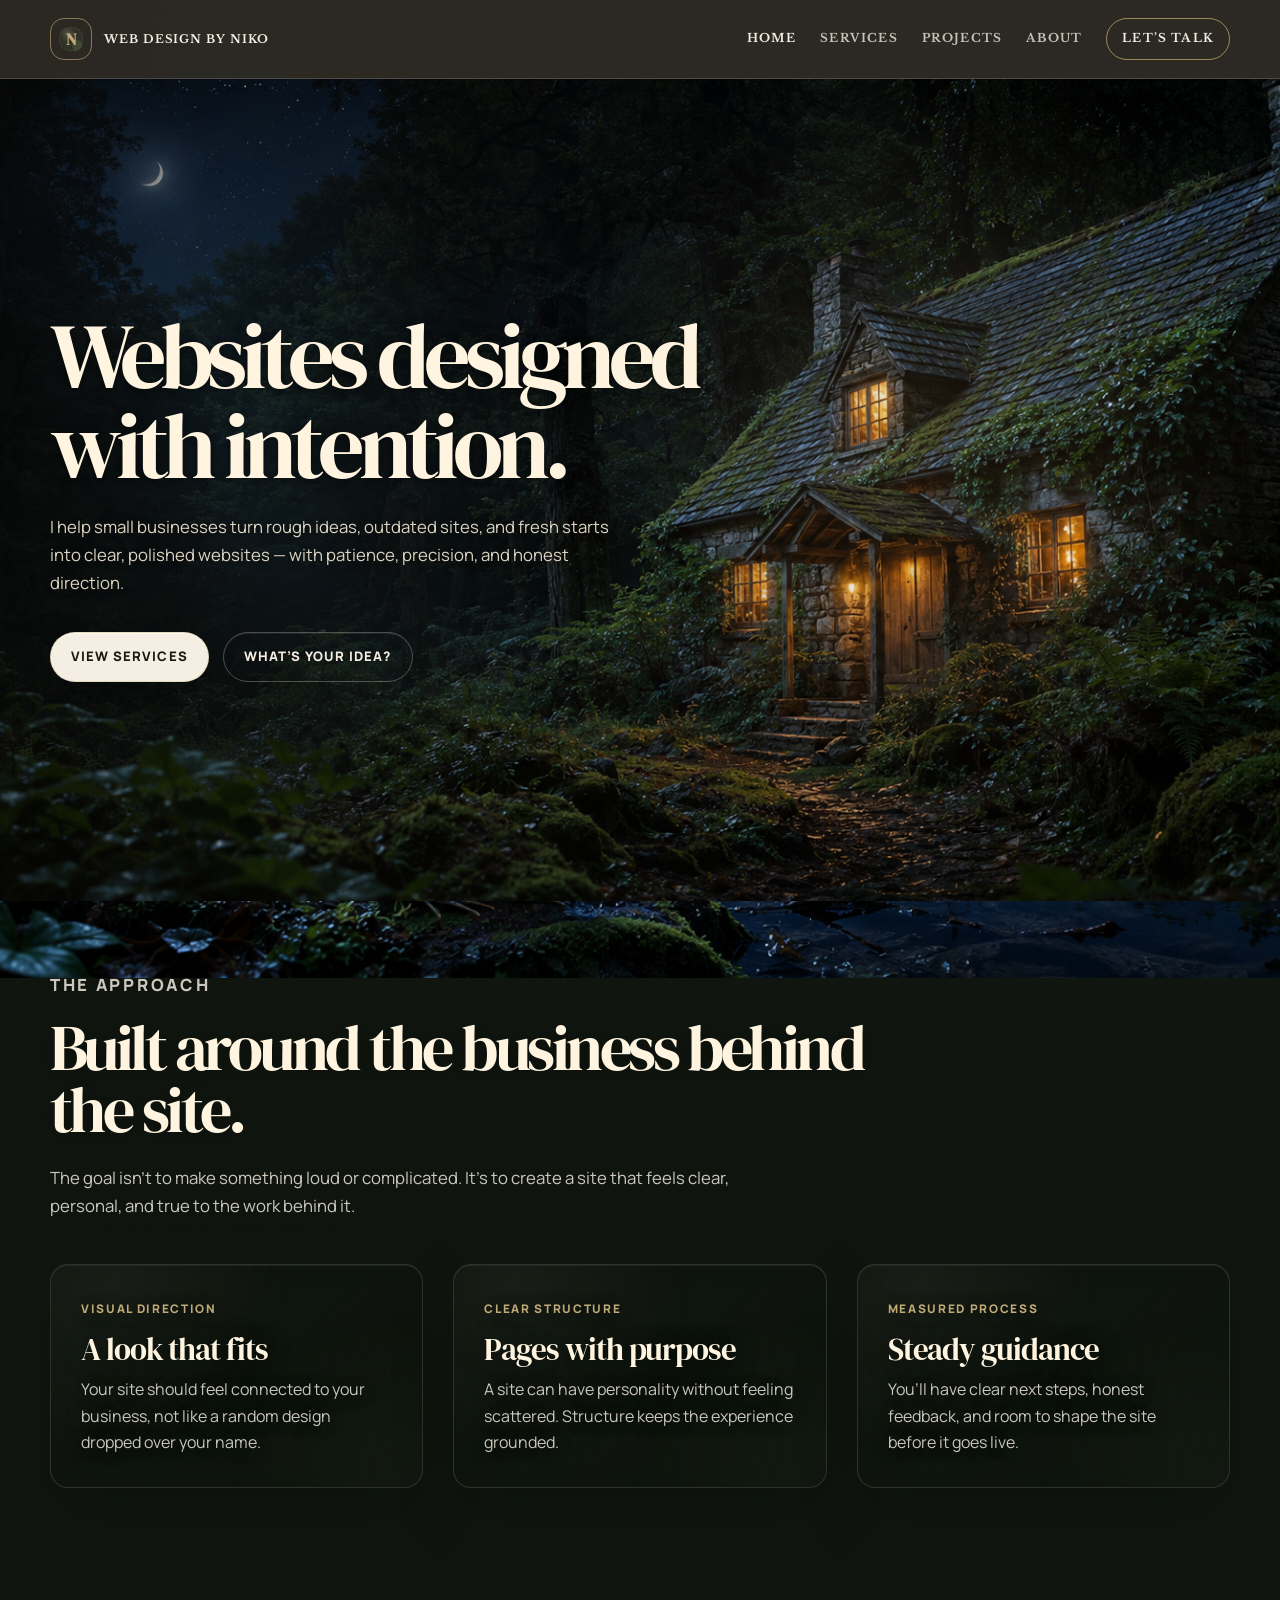
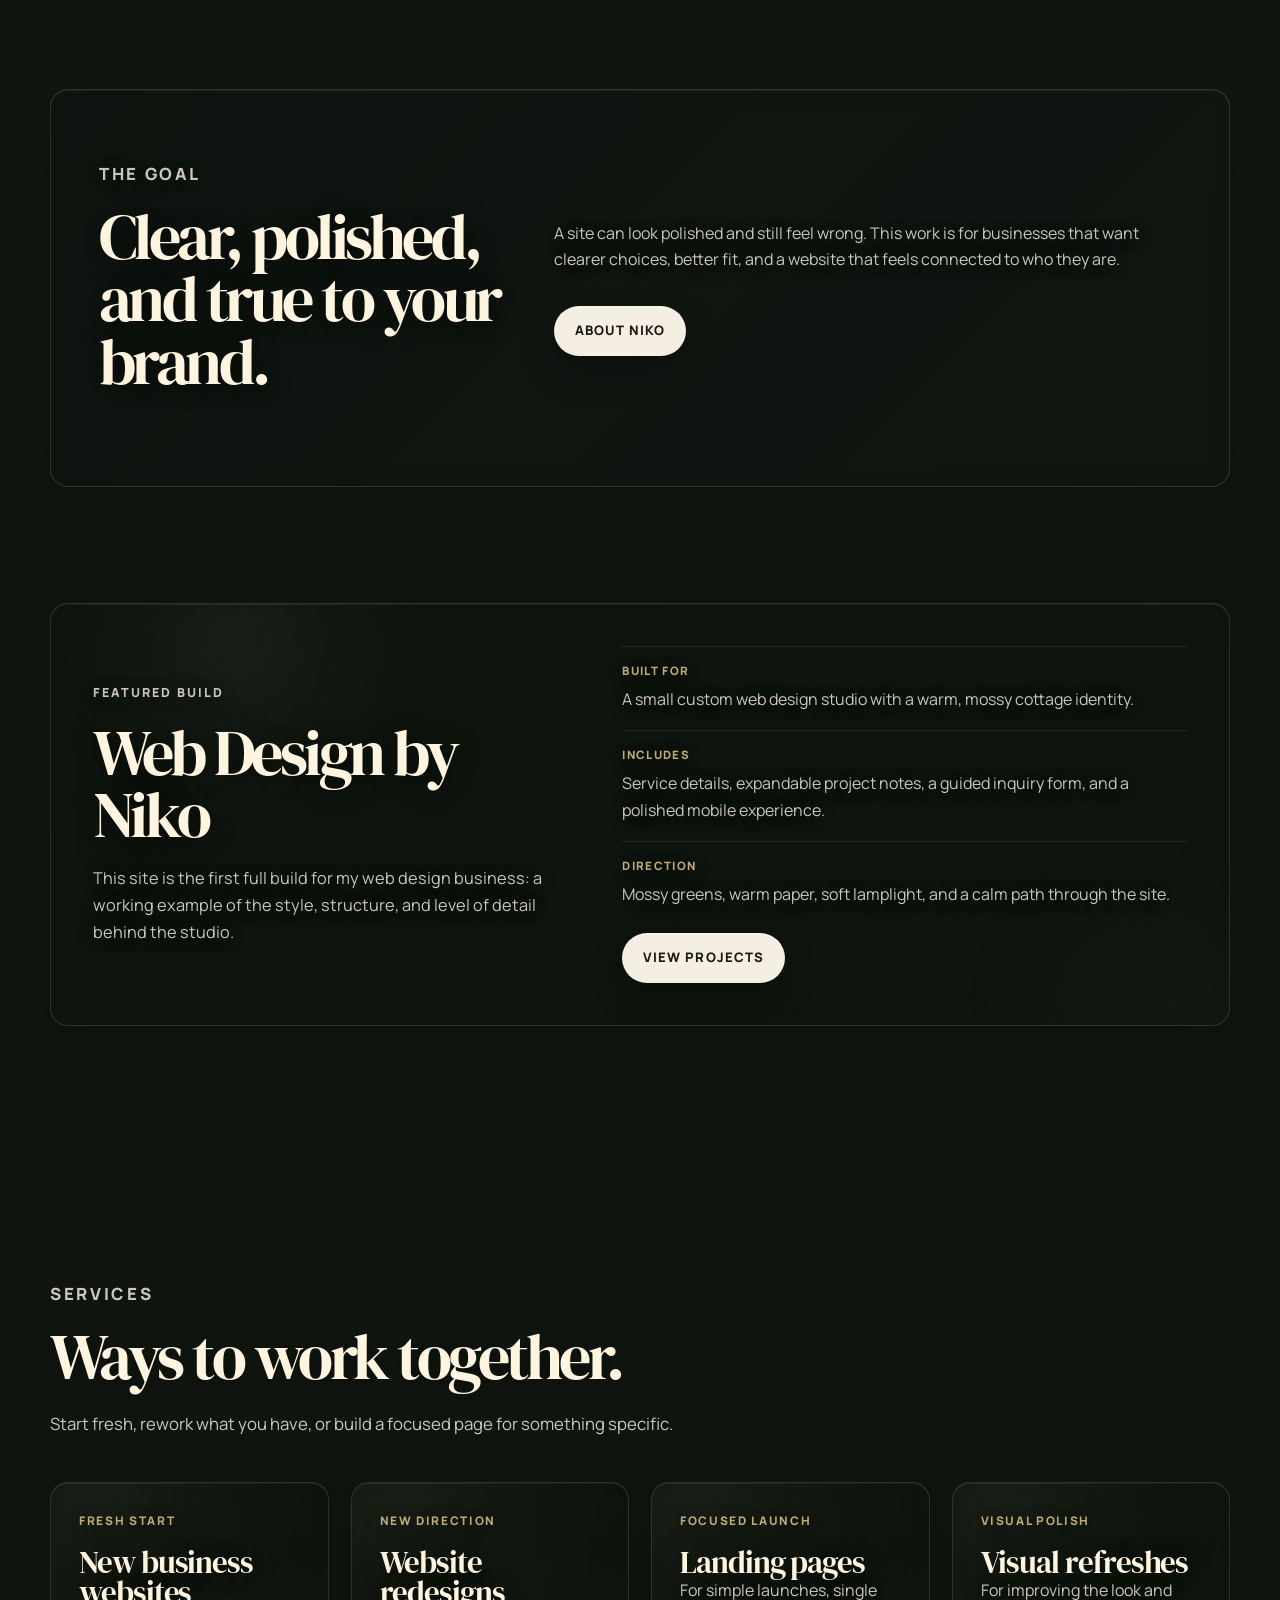
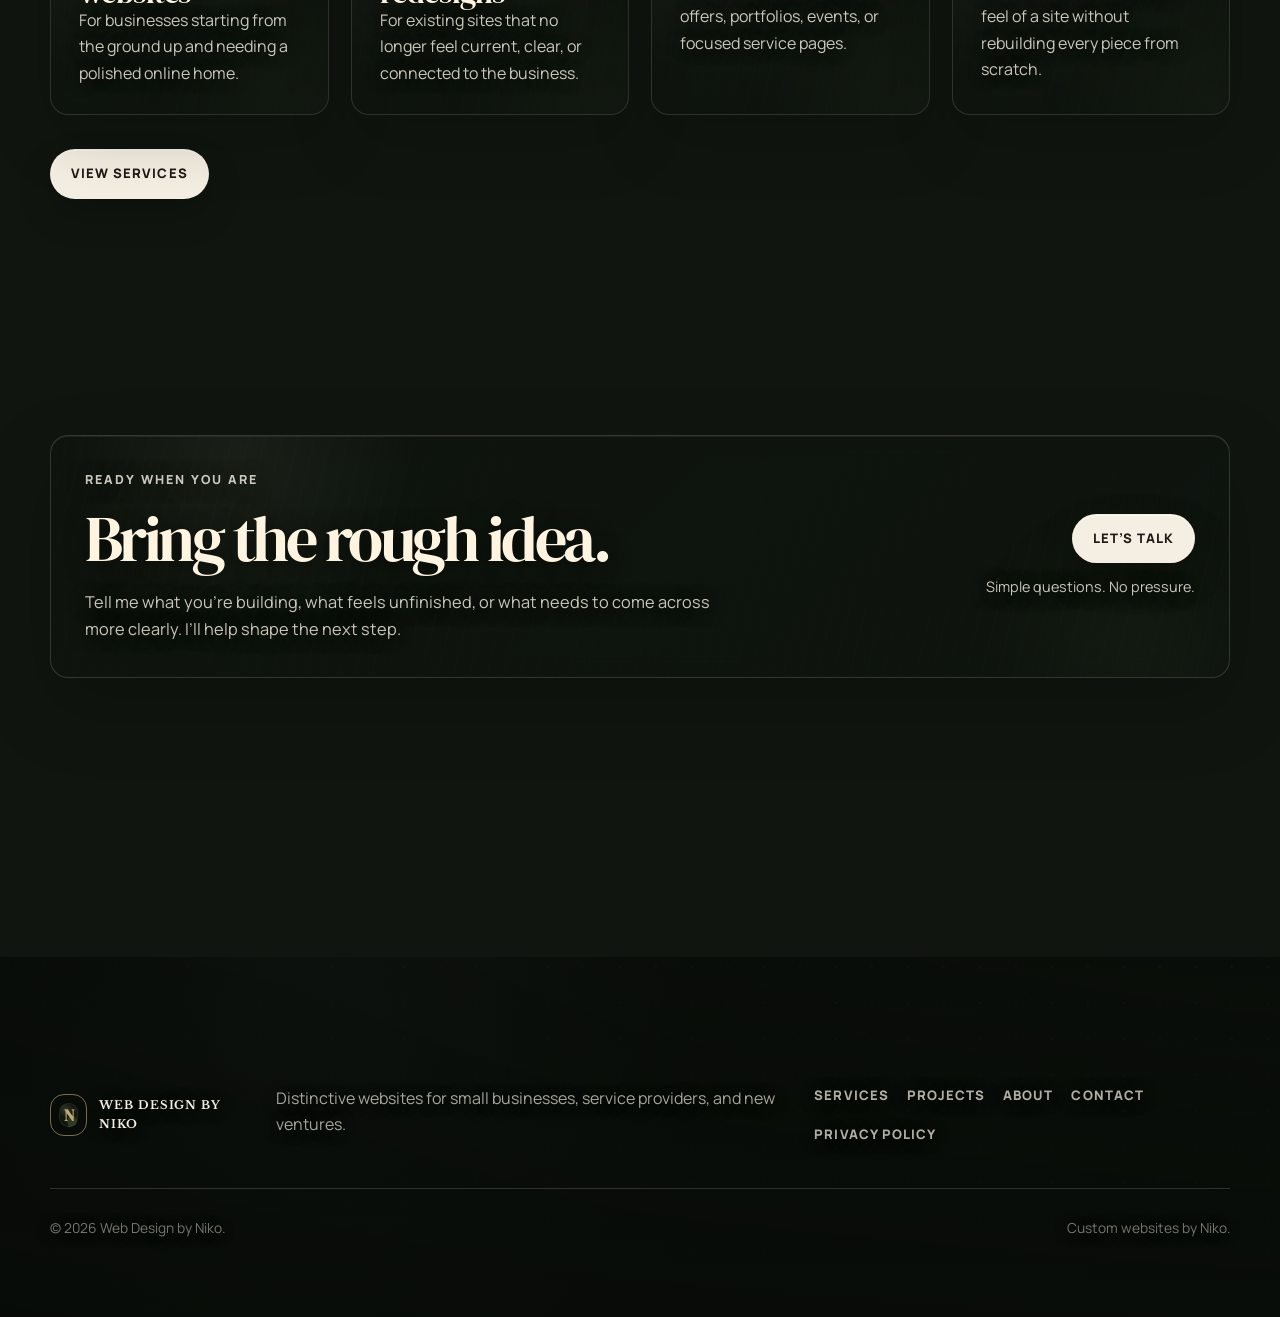
==== commit d6d26b1b: "Fix page structure and footer links" ====
--- a/index.html
+++ b/index.html
@@ -223,6 +223,7 @@
               <a href="projects.html">Projects</a>
               <a href="about.html">About</a>
               <a href="contact.html">Contact</a>
+              <a href="privacy-policy.html">Privacy Policy</a>
             </div>
           </div>
 
@@ -236,4 +237,4 @@
 
     <script src="script.js"></script>
   </body>
-</html>
+</html>
--- a/styles.css
+++ b/styles.css
@@ -52,7 +52,9 @@
   --page-footer-position: center 78px;
   --page-footer-size: cover;
 }
-
+.services-page .page-hero::before {
+  inset: 0;
+}
 .projects-page {
   --page-hero-image: url("images/approach-hero.png");
   --page-hero-position: center 46%;
@@ -67,6 +69,13 @@
   --page-hero-moon-glow: radial-gradient(circle at 66% 18%, rgba(207, 225, 255, 0.2), rgba(207, 225, 255, 0.08) 7rem, transparent 18rem);
   --page-footer-image: url("images/contact-footer.png");
   --page-footer-position: center 78px;
+  --page-footer-size: cover;
+}
+
+.policy-page {
+  --page-hero-image: none;
+  --page-footer-image: url("images/frog-pond-footer.png");
+  --page-footer-position: center center;
   --page-footer-size: cover;
 }
 
@@ -766,6 +775,141 @@
   box-shadow:
     inset 0 1px 0 rgba(255, 255, 255, 0.46),
     0 16px 34px rgba(0, 0, 0, 0.24);
+}
+
+/* Privacy policy page */
+
+.policy-page {
+  color: var(--cream);
+  background: #10160f;
+}
+
+.policy-page main {
+  min-height: calc(100vh - 78px);
+  background-color: #10160f;
+  background-image:
+    linear-gradient(
+      180deg,
+      rgba(8, 12, 8, 0.58) 0%,
+      rgba(8, 12, 8, 0.32) 34%,
+      rgba(8, 12, 8, 0.64) 100%
+    ),
+    linear-gradient(
+      90deg,
+      rgba(6, 9, 6, 0.62) 0%,
+      rgba(6, 9, 6, 0.25) 50%,
+      rgba(6, 9, 6, 0.46) 100%
+    ),
+    var(--page-footer-image);
+  background-position:
+    center center,
+    center center,
+    var(--page-footer-position);
+  background-size:
+    cover,
+    cover,
+    var(--page-footer-size);
+  background-repeat: no-repeat;
+  background-attachment: fixed;
+}
+
+.policy-hero {
+  min-height: clamp(460px, 58vh, 620px);
+  padding: 104px 0 118px;
+  background: transparent;
+}
+
+.policy-hero::before {
+  background:
+    linear-gradient(
+      90deg,
+      rgba(8, 12, 8, 0.72) 0%,
+      rgba(8, 12, 8, 0.44) 48%,
+      rgba(8, 12, 8, 0.24) 100%
+    ),
+    radial-gradient(circle at 28% 20%, rgba(192, 170, 120, 0.12), transparent 24rem),
+    var(--page-footer-image) var(--page-footer-position) / var(--page-footer-size) no-repeat;
+}
+
+.policy-hero::after {
+  background: linear-gradient(180deg, transparent 0%, rgba(8, 12, 8, 0.3) 100%);
+}
+
+.narrow-container {
+  max-width: 880px;
+}
+
+.policy-section {
+  position: relative;
+  z-index: 1;
+  padding-top: clamp(18px, 3vw, 34px);
+  padding-bottom: clamp(72px, 8vw, 104px);
+  background: transparent;
+}
+
+.policy-card {
+  padding: clamp(28px, 5vw, 54px);
+  border-color: rgba(245, 239, 227, 0.17);
+  background:
+    linear-gradient(135deg, rgba(14, 18, 13, 0.8), rgba(15, 22, 17, 0.62)),
+    rgba(12, 17, 12, 0.56);
+  box-shadow:
+    0 28px 72px rgba(0, 0, 0, 0.3),
+    inset 0 1px 0 rgba(255, 255, 255, 0.07);
+  backdrop-filter: blur(12px);
+}
+
+.policy-card > p:first-child {
+  margin-bottom: 34px;
+  color: rgba(245, 239, 227, 0.66);
+  font-size: 0.92rem;
+}
+
+.policy-card h2 {
+  margin-top: 34px;
+  margin-bottom: 10px;
+  color: #fff4df;
+  font-size: clamp(1.7rem, 3vw, 2.55rem);
+  letter-spacing: -0.035em;
+  text-shadow: 0 3px 22px rgba(0, 0, 0, 0.52);
+}
+
+.policy-card h2:first-of-type {
+  margin-top: 0;
+}
+
+.policy-card p {
+  max-width: none;
+  color: rgba(245, 239, 227, 0.84);
+  font-size: 1rem;
+  line-height: 1.75;
+  text-shadow: 0 2px 18px rgba(0, 0, 0, 0.46);
+}
+
+.policy-card .button {
+  margin-top: 34px;
+}
+
+.policy-page .site-footer {
+  min-height: auto;
+  padding-top: 76px;
+}
+
+@media (max-width: 1023px) {
+  .policy-page main {
+    background-attachment: scroll;
+  }
+}
+
+@media (max-width: 640px) {
+  .policy-hero {
+    min-height: 420px;
+    padding: 86px 0 98px;
+  }
+
+  .policy-card {
+    padding: 26px 22px;
+  }
 }
 
 /* Footer image scene */
@@ -1420,13 +1564,30 @@
 
 @media (max-width: 1023px) {
   main {
-    background-attachment: fixed;
+    background-color: #10160f;
+    background-image: var(--page-footer-image);
     background-position: center center;
-    background-size: auto 100vh;
+    background-size: cover;
+    background-repeat: no-repeat;
+    background-attachment: scroll;
   }
 
   .page-hero {
     background-attachment: scroll;
+  }
+
+  .footer-scene::before {
+    content: "";
+    position: absolute;
+    inset: 0;
+    z-index: 0;
+    pointer-events: none;
+    background: var(--page-footer-image) center center / cover no-repeat;
+  }
+
+  .site-footer::before {
+    position: absolute;
+    background: var(--page-footer-image) center center / cover no-repeat;
   }
 }
 
@@ -1437,7 +1598,7 @@
     background-size: cover;
     background-repeat: no-repeat;
     background-color: #10160f;
-    background-attachment: fixed;
+    background-attachment: scroll;
   }
 
   .home-hero::before {
@@ -1476,7 +1637,7 @@
     background-size: cover;
     background-repeat: no-repeat;
     background-color: #10160f;
-    background-attachment: fixed;
+    background-attachment: scroll;
   }
 
   .home-hero::before {
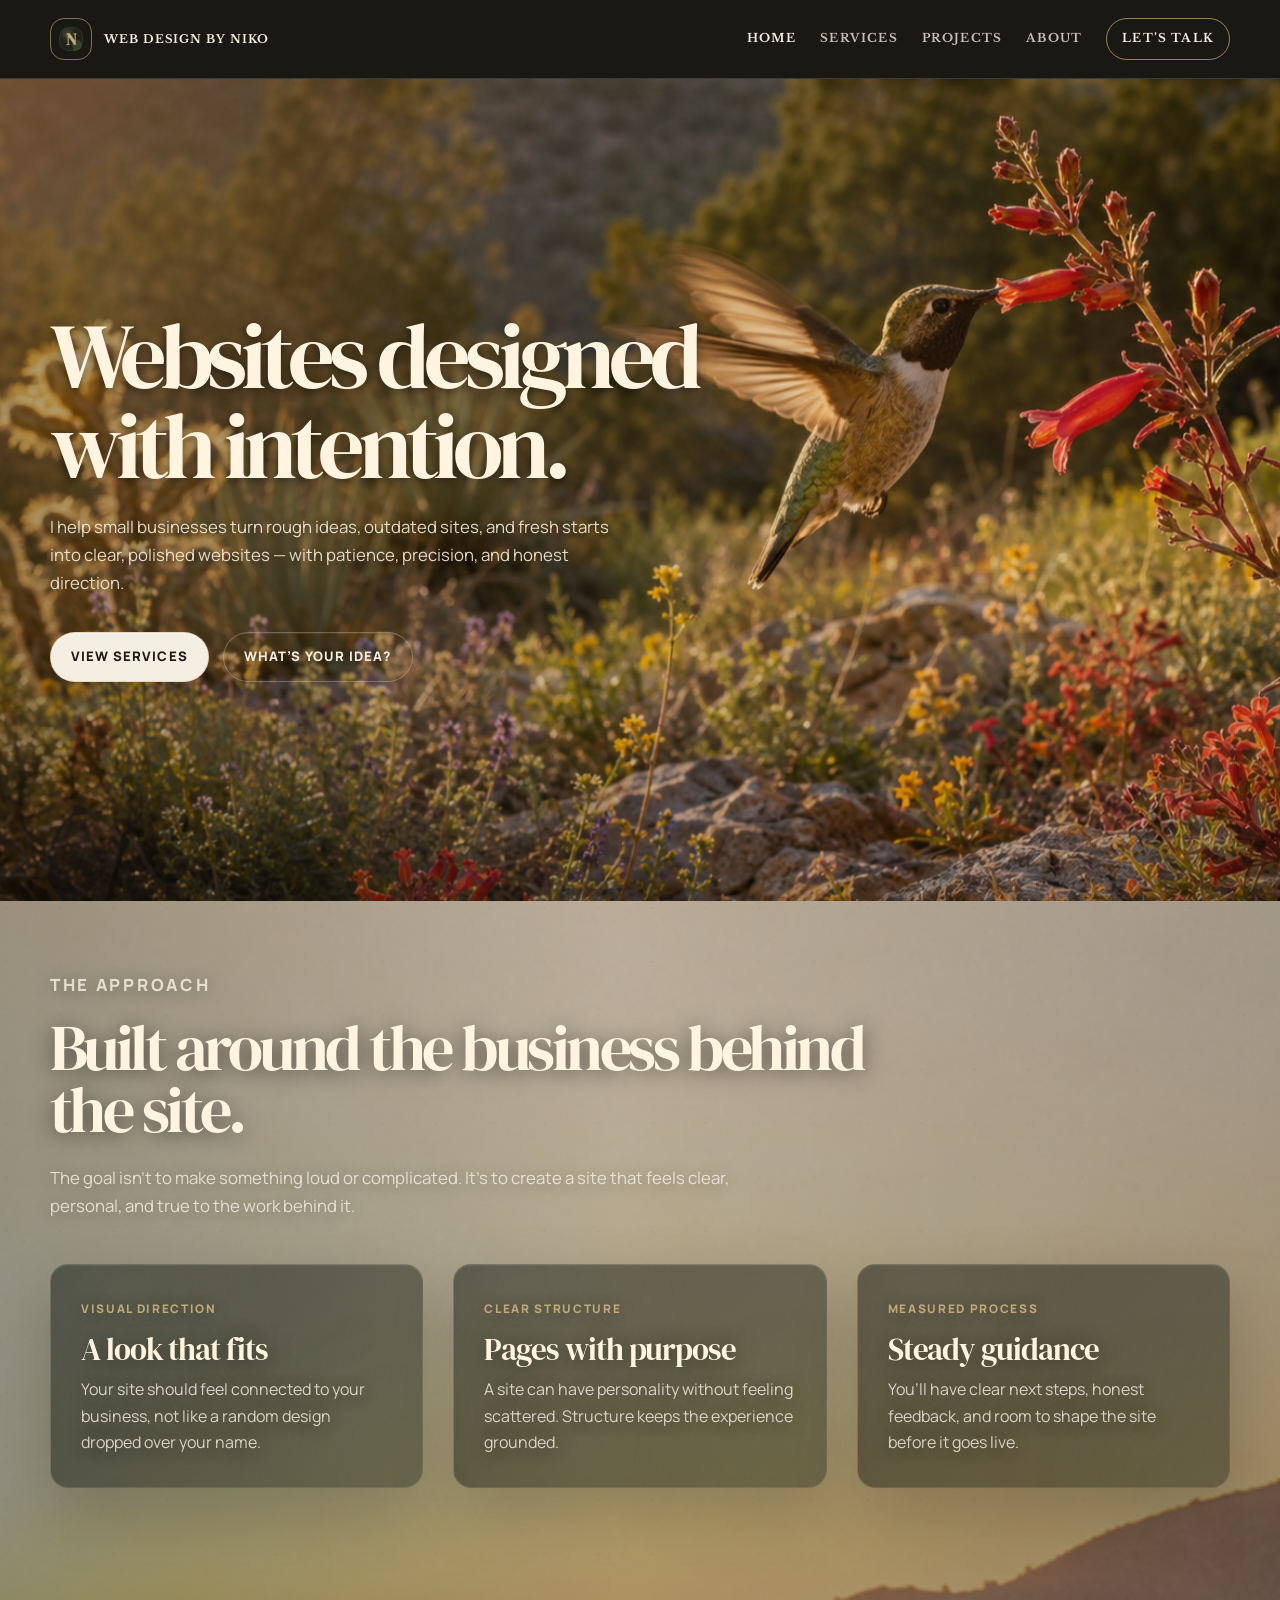
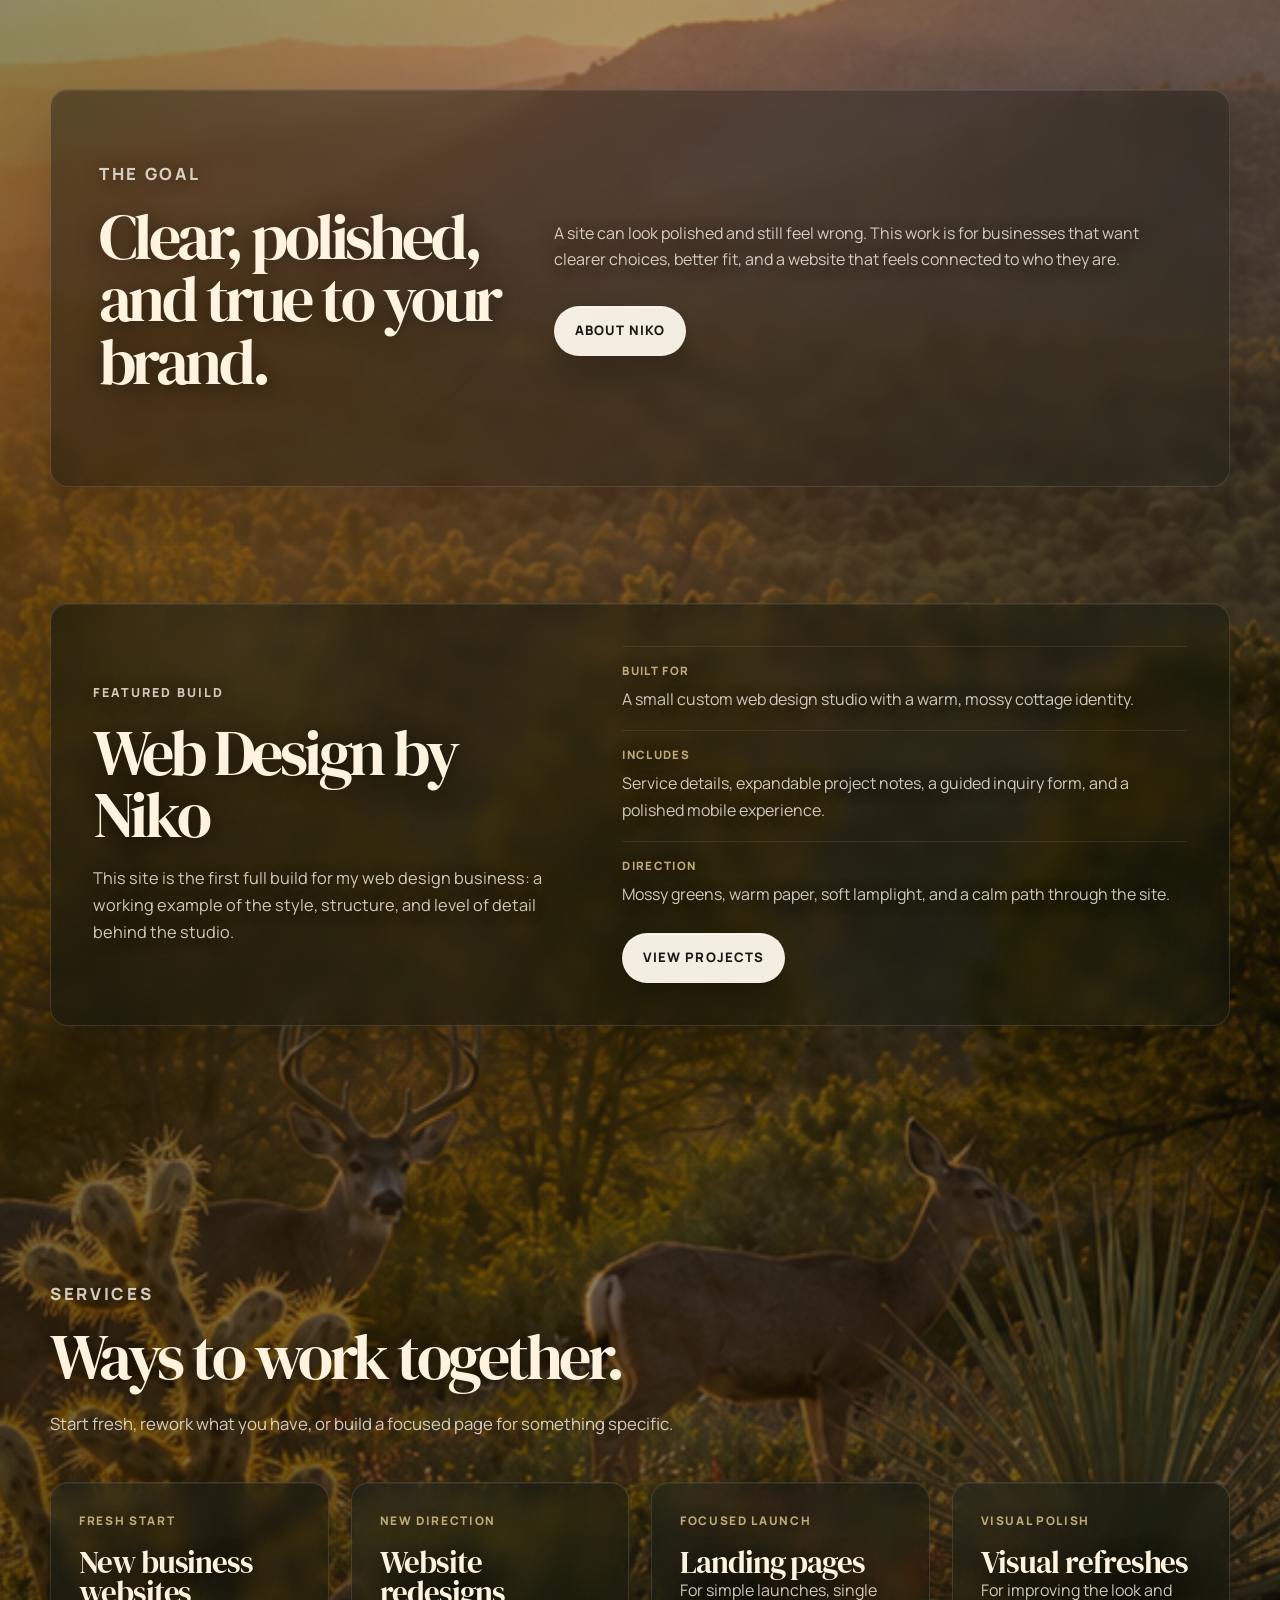
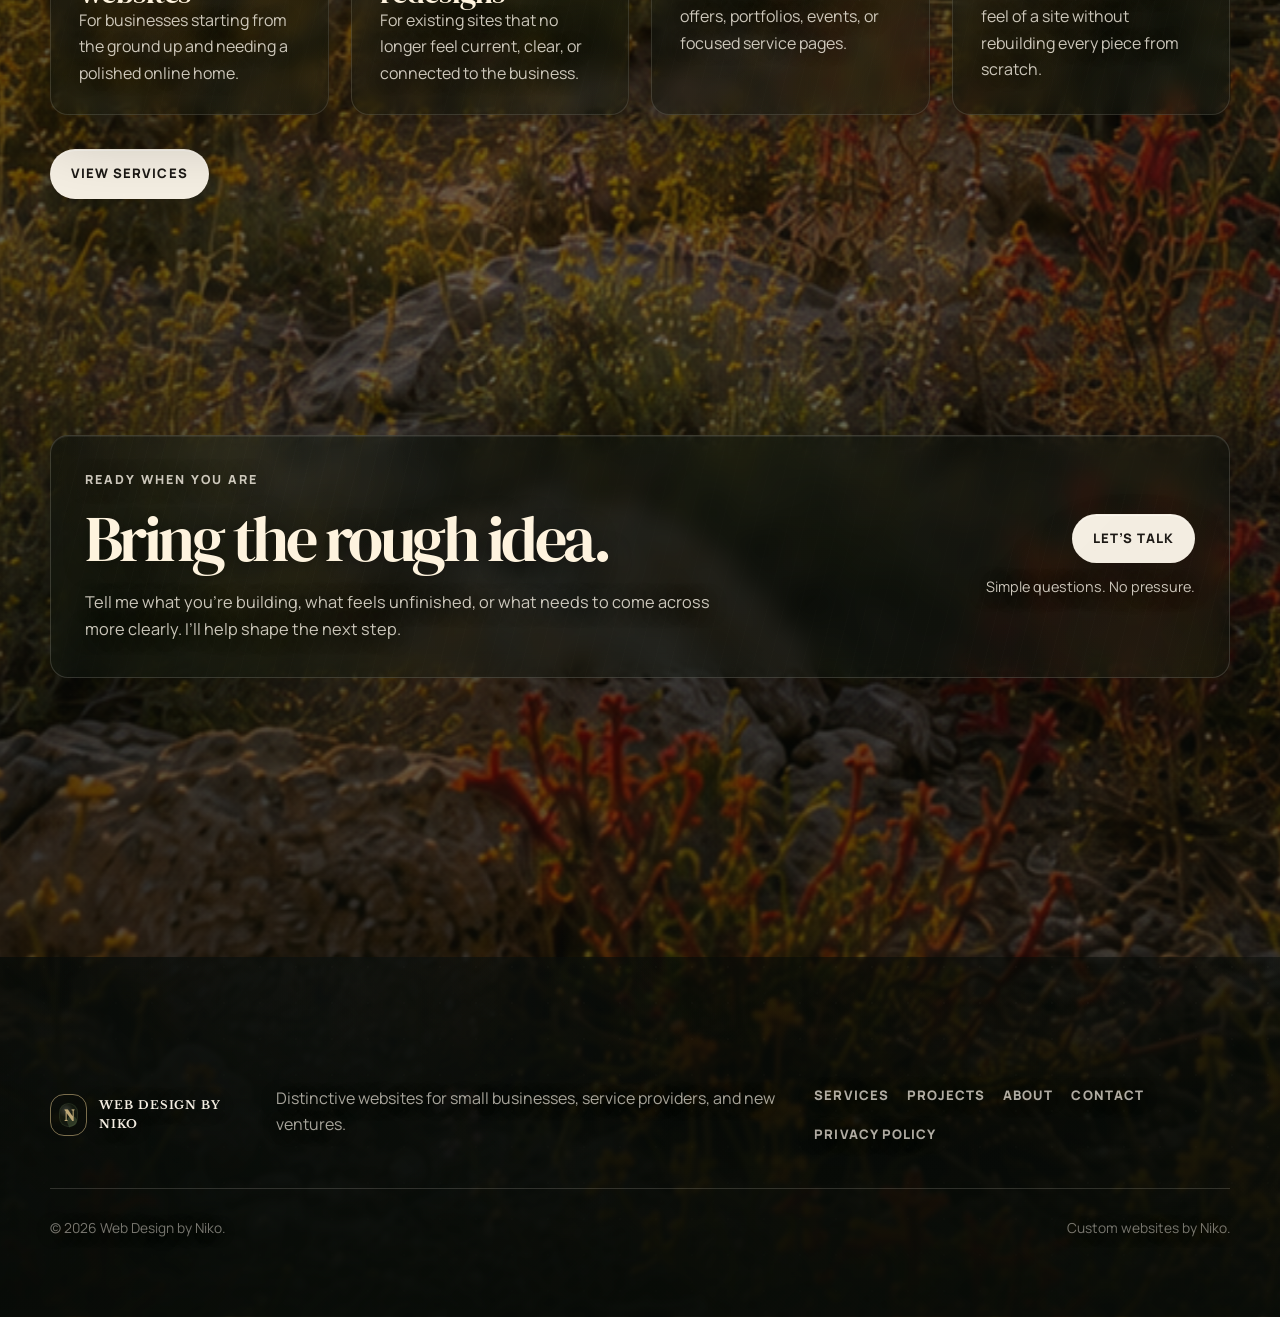
==== commit 1f3a38a3: "Clean up code and refine page visuals" ====
--- a/index.html
+++ b/index.html
@@ -4,6 +4,10 @@
     <meta charset="UTF-8" />
     <meta name="viewport" content="width=device-width, initial-scale=1.0" />
     <title>Web Design by Niko</title>
+    <link rel="preconnect" href="https://fonts.googleapis.com" />
+    <link rel="preconnect" href="https://fonts.gstatic.com" crossorigin />
+    <link href="https://fonts.googleapis.com/css2?family=DM+Serif+Display:ital@0;1&family=Libre+Baskerville:wght@400;700&family=Manrope:wght@400;500;600;700;800&display=swap" rel="stylesheet" />
+    <link rel="preload" as="image" href="images/home-hero.png" />
     <link rel="stylesheet" href="styles.css" />
   </head>
 
@@ -237,4 +241,4 @@
 
     <script src="script.js"></script>
   </body>
-</html>+</html>
--- a/styles.css
+++ b/styles.css
@@ -1,16 +1,8 @@
-@import url("https://fonts.googleapis.com/css2?family=DM+Serif+Display:ital@0;1&family=Libre+Baskerville:wght@400;700&family=Manrope:wght@400;500;600;700;800&display=swap");
-
 :root {
   --charcoal: #1c1915;
-  --charcoal-soft: #2a251f;
   --ink: #2c261f;
   --cream: #f5efe3;
   --parchment: #f8efdc;
-  --parchment-deep: #e7dcc8;
-  --stone: #cfc0a8;
-  --sand: #b6a78d;
-  --moss: #536745;
-  --moss-dark: #1f2a1d;
   --lichen: #9b8655;
   --lichen-soft: #c0aa78;
   --muted: #736858;
@@ -22,59 +14,105 @@
   --page-hero-position: center center;
   --page-hero-size: cover;
   --page-hero-moon-glow: radial-gradient(circle at 32% 20%, transparent 0, transparent 18rem);
-  --page-surface-rgb: 241, 230, 211;
-  --page-footer-image: url("images/frog-pond-footer.png");
+  --page-footer-image: none;
   --page-footer-position: center center;
   --page-footer-size: cover;
-  --hero-fade-height: clamp(150px, 16vw, 230px);
+  --page-footer-top-shade: 0.16;
+  --page-footer-mid-shade: 0.32;
+  --page-footer-bottom-shade: 0.68;
+  --page-footer-side-shade: 0.26;
+  --page-footer-side-fade: 0.18;
+  --page-bg-top: 780px;
+  --page-bg-bleed: clamp(160px, 16vw, 260px);
+  --body-parallax-y: 0px;
 }
 
 .home-page {
-  --page-footer-image: url("images/frog-pond-footer.png");
-  --page-footer-position: center 78px;
+  --page-hero-image: url("images/home-hero.png");
+  --page-hero-position: 67% center;
+  --page-hero-size: cover;
+  --page-footer-image: url("images/home-footer.png");
+  --page-footer-position: center center;
   --page-footer-size: cover;
+  --page-footer-top-shade: 0.18;
+  --page-footer-mid-shade: 0.34;
+  --page-footer-bottom-shade: 0.66;
 }
 
 .about-page {
   --page-hero-image: url("images/about-hero.png");
-  --page-hero-position: center 28%;
-  --page-hero-moon-glow: radial-gradient(circle at 31% 19%, rgba(207, 225, 255, 0.2), rgba(207, 225, 255, 0.08) 7rem, transparent 19rem);
+  --page-hero-position: 80% center;
+  --page-hero-moon-glow: radial-gradient(circle at 31% 19%, rgba(207, 225, 255, 0.16), rgba(207, 225, 255, 0.06) 7rem, transparent 19rem);
   --page-footer-image: url("images/about-footer.png");
-  --page-footer-position: center 78px;
-  --page-footer-size: cover;
+  --page-footer-position: center center;
+  --page-footer-size: 100% auto;
+  --page-footer-top-shade: 0.14;
+  --page-footer-mid-shade: 0.28;
+  --page-footer-bottom-shade: 0.58;
 }
 
 .services-page {
   --page-hero-image: url("images/services-hero.png");
-  --page-hero-position: center 18%;
-  --page-hero-moon-glow: radial-gradient(circle at 21% 27%, rgba(207, 225, 255, 0.22), rgba(207, 225, 255, 0.08) 7rem, transparent 18rem);
+  --page-hero-position: 95% 42%;
+  --page-hero-moon-glow: radial-gradient(circle at 21% 27%, rgba(207, 225, 255, 0.14), rgba(207, 225, 255, 0.05) 7rem, transparent 18rem);
   --page-footer-image: url("images/services-footer.png");
-  --page-footer-position: center 78px;
-  --page-footer-size: cover;
+  --page-footer-position: center center;
+  --page-footer-size: 100% auto;
+  --page-footer-top-shade: 0.18;
+  --page-footer-mid-shade: 0.34;
+  --page-footer-bottom-shade: 0.64;
 }
 .services-page .page-hero::before {
   inset: 0;
 }
+.services-page .page-hero h1 {
+  max-width: 700px;
+}
+.about-page .page-hero::before {
+  inset: 0;
+}
+.about-page .page-hero h1 {
+  max-width: 700px;
+}
 .projects-page {
-  --page-hero-image: url("images/approach-hero.png");
-  --page-hero-position: center 46%;
-  --page-footer-image: url("images/approach-footer.png");
-  --page-footer-position: center 78px;
-  --page-footer-size: cover;
+  --page-hero-image: url("images/projects-hero.png");
+  --page-hero-position: 72% center;
+  --page-hero-moon-glow: radial-gradient(circle at 66% 18%, rgba(207, 225, 255, 0.18), rgba(207, 225, 255, 0.06) 7rem, transparent 18rem);
+  --page-footer-image: url("images/projects-footer.png");
+  --page-footer-position: center center;
+  --page-footer-size: 100% auto;
+  --page-footer-top-shade: 0.08;
+  --page-footer-mid-shade: 0.22;
+  --page-footer-bottom-shade: 0.68;
 }
 
 .contact-page {
   --page-hero-image: url("images/contact-hero.png");
-  --page-hero-position: center 48%;
-  --page-hero-moon-glow: radial-gradient(circle at 66% 18%, rgba(207, 225, 255, 0.2), rgba(207, 225, 255, 0.08) 7rem, transparent 18rem);
+  --page-hero-position: 76% center;
+  --page-hero-moon-glow: radial-gradient(circle at 66% 18%, rgba(207, 225, 255, 0.14), rgba(207, 225, 255, 0.05) 7rem, transparent 18rem);
   --page-footer-image: url("images/contact-footer.png");
-  --page-footer-position: center 78px;
+  --page-footer-position: 35% 100%;
+  --page-footer-size: 100% auto;
+  --page-footer-top-shade: 0.18;
+  --page-footer-mid-shade: 0.32;
+  --page-footer-bottom-shade: 0.58;
+}
+
+.thank-you-page {
+  --page-hero-image: url("images/thank-you-hero.png");
+  --page-hero-position: center center;
+  --page-hero-moon-glow: radial-gradient(circle at 66% 18%, rgba(207, 225, 255, 0.14), rgba(207, 225, 255, 0.05) 7rem, transparent 18rem);
+  --page-footer-image: url("images/thank-you-hero.png");
+  --page-footer-position: center 82%;
   --page-footer-size: cover;
+  --page-footer-top-shade: 0.28;
+  --page-footer-mid-shade: 0.42;
+  --page-footer-bottom-shade: 0.72;
 }
 
 .policy-page {
   --page-hero-image: none;
-  --page-footer-image: url("images/frog-pond-footer.png");
+  --page-footer-image: url("images/contact-footer.png");
   --page-footer-position: center center;
   --page-footer-size: cover;
 }
@@ -90,6 +128,7 @@
 }
 
 body {
+  position: relative;
   margin: 0;
   font-family: "Manrope", system-ui, -apple-system, BlinkMacSystemFont, "Segoe UI", sans-serif;
   color: var(--ink);
@@ -117,18 +156,69 @@
 }
 
 .page-shell {
+  position: relative;
+  isolation: isolate;
+  overflow: hidden;
   min-height: 100vh;
+  background: #10160f;
+}
+
+.page-shell::before {
+  content: "";
+  position: absolute;
+  left: 0;
+  right: 0;
+  top: calc(var(--page-bg-top) - var(--page-bg-bleed));
+  bottom: 0;
+  z-index: 0;
+  pointer-events: none;
+  background-image:
+    linear-gradient(
+      180deg,
+      rgba(8, 12, 8, var(--page-footer-top-shade)) 0%,
+      rgba(8, 12, 8, var(--page-footer-mid-shade)) 44%,
+      rgba(8, 12, 8, var(--page-footer-bottom-shade)) 100%
+    ),
+    linear-gradient(
+      90deg,
+      rgba(6, 9, 6, var(--page-footer-side-shade)) 0%,
+      rgba(6, 9, 6, 0.08) 48%,
+      rgba(6, 9, 6, var(--page-footer-side-fade)) 100%
+    ),
+    radial-gradient(circle at 24% 18%, rgba(204, 223, 255, 0.08), transparent 24rem),
+    radial-gradient(circle at 22% 28%, rgba(255, 248, 226, 0.04) 0 1px, transparent 1px),
+    radial-gradient(circle at 72% 70%, rgba(83, 103, 69, 0.06) 0 1px, transparent 1px),
+    var(--page-footer-image);
+  background-position:
+    center center,
+    center center,
+    center center,
+    center center,
+    center center,
+    var(--page-footer-position);
+  background-size:
+    100% 100%,
+    100% 100%,
+    100% 100%,
+    36px 36px,
+    52px 52px,
+    var(--page-footer-size);
+  background-repeat: no-repeat, no-repeat, no-repeat, repeat, repeat, no-repeat;
+  transform: translate3d(0, var(--body-parallax-y), 0) scale(1.035);
+  transform-origin: center top;
+  will-change: transform;
+}
+
+.page-shell > main,
+.page-shell > .site-footer {
+  position: relative;
+  z-index: 1;
 }
 
 main {
   position: relative;
   isolation: isolate;
-  background-color: #10160f;
-  background-image: var(--page-footer-image);
-  background-position: var(--page-footer-position);
-  background-size: var(--page-footer-size);
-  background-repeat: no-repeat;
-  background-attachment: fixed;
+  background: transparent;
 }
 
 /* Header */
@@ -293,10 +383,6 @@
 
 .page-hero:not(.home-hero) + .section:not(.footer-scene):not(.section-dark) {
   background: transparent;
-}
-
-.page-hero:not(.home-hero) + .section::before {
-  content: none;
 }
 
 .page-hero:not(.home-hero) + .section > .container {
@@ -526,10 +612,6 @@
   border-top: 0;
 }
 
-.services-cta::before {
-  content: none;
-}
-
 .services-cta .container {
   position: relative;
   z-index: 1;
@@ -714,6 +796,7 @@
 .closing-actions span {
   color: var(--muted);
   font-size: 0.9rem;
+  overflow-wrap: anywhere;
 }
 
 /* Lower image content */
@@ -810,7 +893,7 @@
     cover,
     var(--page-footer-size);
   background-repeat: no-repeat;
-  background-attachment: fixed;
+  background-attachment: scroll;
 }
 
 .policy-hero {
@@ -934,10 +1017,6 @@
   pointer-events: none;
   background: var(--page-footer-image) var(--page-footer-position) / var(--page-footer-size) no-repeat;
   transform: translateZ(0);
-}
-
-.footer-scene::after {
-  content: none;
 }
 
 .footer-scene > .container {
@@ -1094,12 +1173,6 @@
   z-index: 1;
 }
 
-@media (min-width: 1024px) and (prefers-reduced-motion: no-preference) {
-  .site-footer::before {
-    position: fixed;
-  }
-}
-
 .footer-top {
   display: flex;
   justify-content: space-between;
@@ -1249,13 +1322,13 @@
     color: rgba(245, 239, 227, 0.84);
   }
 
+  .page-hero p {
+    max-width: 34ch;
+    overflow-wrap: break-word;
+  }
+
   .page-hero:not(.home-hero) + .section {
     padding-top: 136px;
-  }
-
-  .page-hero:not(.home-hero) + .section::before {
-    top: -132px;
-    height: 210px;
   }
 
   .site-footer {
@@ -1274,11 +1347,20 @@
   }
 
   h1 {
-    font-size: clamp(3.15rem, 17vw, 5.2rem);
+    font-size: 3rem;
+    letter-spacing: -0.035em;
+  }
+
+  .page-hero:not(.home-hero) h1,
+  .home-hero h1 {
+    max-width: min(100%, 11ch);
+    overflow-wrap: break-word;
+    text-wrap: balance;
   }
 
   h2 {
-    font-size: clamp(2.3rem, 12vw, 3.8rem);
+    font-size: 2.55rem;
+    letter-spacing: -0.03em;
   }
 
   .grid-3,
@@ -1292,6 +1374,16 @@
 
   .button {
     width: 100%;
+  }
+}
+
+@media (max-width: 380px) {
+  h1 {
+    font-size: 2.72rem;
+  }
+
+  h2 {
+    font-size: 2.34rem;
   }
 }
 
@@ -1307,8 +1399,7 @@
   }
 
   .section-heading p,
-  .page-hero p,
-  .hero p {
+  .page-hero p {
     line-height: 1.65;
   }
 
@@ -1324,12 +1415,8 @@
 
 /* Soft neutral card polish */
 
-.service-card,
 .approach-card,
 .project-card,
-.process-card,
-.value-card,
-.info-card,
 .card {
   position: relative;
   overflow: hidden;
@@ -1340,23 +1427,15 @@
     background-color 220ms ease;
 }
 
-.service-card > *,
 .approach-card > *,
 .project-card > *,
-.process-card > *,
-.value-card > *,
-.info-card > *,
 .card > * {
   position: relative;
   z-index: 1;
 }
 
-.service-card::before,
 .approach-card::before,
 .project-card::before,
-.process-card::before,
-.value-card::before,
-.info-card::before,
 .card::before {
   content: "";
   position: absolute;
@@ -1388,24 +1467,16 @@
 }
 
 @media (hover: hover) and (pointer: fine) {
-  .service-card:hover,
   .approach-card:hover,
   .project-card:hover,
-  .process-card:hover,
-  .value-card:hover,
-  .info-card:hover,
   .card:hover {
     transform: translateY(-3px);
     box-shadow: 0 22px 42px rgba(39, 35, 29, 0.12);
     border-color: rgba(86, 103, 69, 0.28);
   }
 
-  .service-card:hover::before,
   .approach-card:hover::before,
   .project-card:hover::before,
-  .process-card:hover::before,
-  .value-card:hover::before,
-  .info-card:hover::before,
   .card:hover::before {
     opacity: 0.86;
   }
@@ -1415,7 +1486,7 @@
 
 body::before {
   content: "";
-  position: fixed;
+  position: absolute;
   inset: 0;
   z-index: 999;
   pointer-events: none;
@@ -1431,36 +1502,27 @@
   mix-blend-mode: multiply;
 }
 
-@media (max-width: 640px) {
-  .about-page,
-  .services-page,
-  .projects-page,
-  .contact-page {
-    --page-hero-position: center 58%;
-  }
-}
-
-/* Homepage cottage hero image */
+/* Homepage hero image */
 
 .home-hero {
   position: relative;
   isolation: isolate;
   overflow: hidden;
-  min-height: calc(100vh - 78px);
+  min-height: calc(100svh - 78px);
   padding: clamp(96px, 10vw, 142px) 0 clamp(86px, 9vw, 128px);
-  background:
-    url("images/cottage-hero.png") center calc(50% + 64px) / cover no-repeat,
-    linear-gradient(135deg, #211a13 0%, #3b2e22 100%);
+  background: linear-gradient(135deg, #211a13 0%, #3b2e22 100%);
   color: var(--cream);
 }
 
 .home-hero::before {
   content: "";
   position: absolute;
-  inset: 0;
+  inset: -12%;
   z-index: 0;
   pointer-events: none;
   opacity: 1;
+  transform: translate3d(0, var(--hero-parallax-y, 0px), 0);
+  will-change: transform;
   background:
     linear-gradient(
       90deg,
@@ -1476,7 +1538,8 @@
       rgba(20, 14, 9, 0.1) 100%
     ),
     radial-gradient(circle at 74% 44%, rgba(255, 186, 104, 0.1), transparent 24rem),
-    radial-gradient(circle at 18% 58%, rgba(83, 103, 69, 0.06), transparent 24rem);
+    radial-gradient(circle at 18% 58%, rgba(83, 103, 69, 0.06), transparent 24rem),
+    var(--page-hero-image) var(--page-hero-position) / var(--page-hero-size) no-repeat;
 }
 
 .home-hero::after {
@@ -1501,10 +1564,6 @@
   align-content: center;
 }
 
-.home-hero .page-hero-inner::before {
-  content: none;
-}
-
 .home-hero h1 {
   max-width: 650px;
   color: #fff4df;
@@ -1521,18 +1580,6 @@
   margin-top: 36px;
 }
 
-@supports (background-attachment: fixed) {
-  @media (min-width: 1024px) and (prefers-reduced-motion: no-preference) {
-    .page-hero {
-      background-attachment: scroll, scroll, scroll, scroll, scroll;
-    }
-
-    .home-hero {
-      background-attachment: fixed, scroll;
-    }
-  }
-}
-
 .services-preview {
   position: relative;
   isolation: isolate;
@@ -1541,33 +1588,24 @@
   background: transparent;
 }
 
-.services-preview::before {
-  content: none;
-  position: absolute;
-  left: 0;
-  right: 0;
-  top: -82px;
-  z-index: 0;
-  height: 82px;
-  pointer-events: none;
-  background: linear-gradient(180deg, rgba(8, 12, 8, 0), rgba(8, 12, 8, 0.08) 72%, rgba(8, 12, 8, 0.14) 100%);
-}
-
 .services-preview .container {
   position: relative;
   z-index: 1;
 }
 
-.closing-section:not(.footer-scene) {
-  padding-top: 0;
+@media (max-width: 1180px) {
+  .policy-page {
+    --page-footer-position: center bottom;
+    --page-footer-size: max(920px, min(150vw, 1180px)) auto;
+  }
 }
 
 @media (max-width: 1023px) {
   main {
     background-color: #10160f;
     background-image: var(--page-footer-image);
-    background-position: center center;
-    background-size: cover;
+    background-position: var(--page-footer-position);
+    background-size: var(--page-footer-size);
     background-repeat: no-repeat;
     background-attachment: scroll;
   }
@@ -1582,23 +1620,23 @@
     inset: 0;
     z-index: 0;
     pointer-events: none;
-    background: var(--page-footer-image) center center / cover no-repeat;
+    background: var(--page-footer-image) var(--page-footer-position) / var(--page-footer-size) no-repeat;
   }
 
   .site-footer::before {
     position: absolute;
-    background: var(--page-footer-image) center center / cover no-repeat;
+    background: var(--page-footer-image) var(--page-footer-position) / var(--page-footer-size) no-repeat;
   }
 }
 
 @media (max-width: 900px) {
+  .home-page {
+    --page-hero-position: 58% 54%;
+  }
+
   .home-hero {
-    min-height: calc(100vh - 78px);
-    background-position: 58% 54%;
-    background-size: cover;
-    background-repeat: no-repeat;
+    min-height: calc(100svh - 78px);
     background-color: #10160f;
-    background-attachment: scroll;
   }
 
   .home-hero::before {
@@ -1616,28 +1654,26 @@
         rgba(20, 14, 9, 0.02) 42%,
         rgba(20, 14, 9, 0.18) 100%
       ),
-      radial-gradient(circle at 62% 42%, rgba(255, 190, 112, 0.14), transparent 22rem);
+      radial-gradient(circle at 62% 42%, rgba(255, 190, 112, 0.14), transparent 22rem),
+      var(--page-hero-image) var(--page-hero-position) / var(--page-hero-size) no-repeat;
   }
 
   .home-hero .page-hero-inner {
     min-height: 560px;
   }
 
-  .home-hero .page-hero-inner::before {
-    left: -24px;
-    width: min(650px, 86vw);
-  }
 }
 
 @media (max-width: 640px) {
+  .policy-page {
+    --page-footer-position: center bottom;
+    --page-footer-size: max(620px, 178vw) auto;
+  }
+
   .home-hero {
-    min-height: calc(100vh - 78px);
+    min-height: calc(100svh - 78px);
     padding: 82px 0 96px;
-    background-position: 58% 54%;
-    background-size: cover;
-    background-repeat: no-repeat;
     background-color: #10160f;
-    background-attachment: scroll;
   }
 
   .home-hero::before {
@@ -1654,7 +1690,8 @@
         rgba(20, 14, 9, 0.22) 0%,
         rgba(20, 14, 9, 0.04) 36%,
         rgba(20, 14, 9, 0.28) 100%
-      );
+      ),
+      var(--page-hero-image) var(--page-hero-position) / var(--page-hero-size) no-repeat;
   }
 
   .home-hero .page-hero-inner {
@@ -1662,19 +1699,12 @@
     width: min(100% - 28px, var(--max-width));
   }
 
-  .home-hero .page-hero-inner::before {
-    left: -14px;
-    width: calc(100% + 28px);
-    height: calc(100% + 44px);
-    border-radius: 24px;
-  }
-
   .home-hero p {
     font-size: 1rem;
   }
 }
 
-/* Homepage frog-pond night band */
+/* Homepage lower image band */
 
 .goal-section {
   position: relative;
@@ -1685,14 +1715,6 @@
   padding: 112px 0 58px;
   border: 0;
   background: transparent;
-}
-
-.goal-section::before {
-  content: none;
-}
-
-.goal-section::after {
-  content: none;
 }
 
 .goal-section .container {
@@ -1745,10 +1767,6 @@
 
 /* Projects CTA panel */
 
-.projects-cta-section:not(.footer-scene) {
-  padding-top: 0;
-}
-
 .projects-cta-panel {
   display: grid;
   grid-template-columns: minmax(0, 0.9fr) minmax(0, 1.1fr);
@@ -1766,10 +1784,6 @@
   font-size: 1.02rem;
 }
 
-.projects-cta-section:not(.footer-scene) .projects-cta-panel p:not(.eyebrow) {
-  color: var(--muted);
-}
-
 @media (max-width: 920px) {
   .projects-cta-panel {
     grid-template-columns: 1fr;
@@ -1777,10 +1791,6 @@
 }
 
 /* Contact page polish */
-
-.contact-section:not(.footer-scene) {
-  padding-top: 96px;
-}
 
 .contact-intro {
   position: relative;
@@ -1796,12 +1806,12 @@
   font-size: 1.02rem;
 }
 
-.contact-section:not(.footer-scene) .contact-intro p:not(.eyebrow) {
-  color: var(--muted);
-}
-
 .contact-email {
   padding-top: 18px;
+}
+
+.contact-email a {
+  overflow-wrap: anywhere;
 }
 
 .contact-form-card {
@@ -1844,10 +1854,6 @@
 }
 
 @media (max-width: 640px) {
-  .contact-section:not(.footer-scene) {
-    padding-top: 76px;
-  }
-
   .contact-form-card {
     padding: 26px 22px;
   }
@@ -1936,21 +1942,19 @@
   }
 }
 
-.project-card {
-  cursor: pointer;
-  user-select: none;
-  -webkit-user-select: none;
-  -webkit-tap-highlight-color: transparent;
-}
-
 .project-card:focus,
 .project-card summary:focus {
   outline: none;
 }
 
-.project-card:focus-visible {
+.project-card:focus-visible,
+.project-card summary:focus-visible {
   outline: 2px solid rgba(196, 168, 111, 0.65);
   outline-offset: 4px;
+}
+
+.project-card summary:focus-visible {
+  border-radius: calc(var(--radius) - 8px);
 }
 
 /* Project detail notes */
@@ -1979,12 +1983,6 @@
   margin: 0;
 }
 
-/* Expandable services cards */
-
-.services-list .grid-4 {
-  align-items: start;
-}
-
 /* Services two-column expandable layout */
 
 .service-columns {
@@ -2019,10 +2017,6 @@
   padding-top: 58px;
   padding-bottom: 124px;
   background: transparent;
-}
-
-.featured-build-section::before {
-  content: none;
 }
 
 .featured-build-section .container {
@@ -2135,7 +2129,7 @@
   font-size: 0.96rem;
 }
 
-/* Approach section: cottage threshold */
+/* Homepage first section */
 
 .home-hero + .section {
   position: relative;
@@ -2145,42 +2139,6 @@
   padding-top: clamp(126px, 10vw, 158px);
   padding-bottom: clamp(86px, 7vw, 108px);
   background: transparent;
-}
-
-.home-hero + .section::before {
-  content: none;
-  position: absolute;
-  inset: 0;
-  z-index: 0;
-  pointer-events: none;
-  opacity: 0.3;
-  background-image:
-    repeating-linear-gradient(
-      102deg,
-      rgba(64, 48, 29, 0.036) 0 1px,
-      transparent 1px 18px
-    ),
-    radial-gradient(circle at 18% 24%, rgba(255, 248, 224, 0.22), transparent 24rem),
-    radial-gradient(circle at 82% 74%, rgba(60, 79, 49, 0.12), transparent 24rem);
-}
-
-.home-hero + .section::after {
-  content: none;
-  position: absolute;
-  top: 0;
-  left: 0;
-  right: 0;
-  z-index: 0;
-  height: 126px;
-  pointer-events: none;
-  background:
-    linear-gradient(
-      to bottom,
-      rgba(16, 14, 10, 0),
-      rgba(8, 12, 8, 0.06) 44%,
-      rgba(8, 12, 8, 0.12) 78%,
-      transparent 100%
-    );
 }
 
 .home-hero + .section .container {
@@ -2292,6 +2250,209 @@
   }
 }
 
+.home-page main {
+  background-color: #0d140d;
+  background-image: none;
+}
+
+.home-page main > .section:not(.footer-scene) {
+  background:
+    radial-gradient(ellipse at 18% 18%, rgba(192, 170, 120, 0.08), transparent 26rem),
+    radial-gradient(ellipse at 86% 72%, rgba(83, 103, 69, 0.16), transparent 28rem),
+    radial-gradient(ellipse at 22% 78%, rgba(245, 239, 227, 0.035), transparent 18rem),
+    repeating-linear-gradient(
+      118deg,
+      rgba(245, 239, 227, 0.022) 0 1px,
+      transparent 1px 24px
+    ),
+    linear-gradient(180deg, #10170f 0%, #111a10 48%, #0c130c 100%);
+  background-size:
+    100% 100%,
+    100% 100%,
+    100% 100%,
+    34px 34px,
+    100% 100%;
+}
+
+.home-page .footer-scene::before {
+  content: "";
+  position: absolute;
+  inset: 0;
+  z-index: 0;
+  pointer-events: none;
+  background: var(--page-footer-image) var(--page-footer-position) / var(--page-footer-size) no-repeat;
+  transform: translateZ(0);
+}
+
+@media (max-width: 700px) {
+  .closing-panel {
+    gap: 24px;
+    padding: 28px 22px;
+  }
+
+  .closing-actions {
+    width: 100%;
+  }
+}
+
+.home-page {
+  --page-hero-image: url("images/home-hero.png");
+  --page-hero-position: 67% center;
+  --page-footer-image: url("images/home-footer.png");
+  --page-footer-position: center center;
+  --page-footer-size: cover;
+}
+
+.services-page {
+  --page-hero-image: url("images/services-hero.png");
+  --page-hero-position: 95% 42%;
+  --page-footer-image: url("images/services-footer.png");
+  --page-footer-position: center center;
+  --page-footer-size: cover;
+}
+
+.projects-page {
+  --page-hero-image: url("images/projects-hero.png");
+  --page-hero-position: 72% center;
+  --page-footer-image: url("images/projects-footer.png");
+  --page-footer-position: center center;
+  --page-footer-size: 100% auto;
+}
+
+.about-page {
+  --page-hero-image: url("images/about-hero.png");
+  --page-hero-position: 80% center;
+  --page-footer-image: url("images/about-footer.png");
+  --page-footer-position: center center;
+  --page-footer-size: 100% auto;
+}
+
+.contact-page {
+  --page-hero-image: url("images/contact-hero.png");
+  --page-hero-position: 76% center;
+  --page-footer-image: url("images/contact-footer.png");
+  --page-footer-position: 72% 100%;
+  --page-footer-size: 112% auto;
+}
+
+.thank-you-page {
+  --page-hero-image: url("images/thank-you-hero.png");
+  --page-hero-position: center center;
+  --page-footer-image: url("images/thank-you-hero.png");
+  --page-footer-position: center 82%;
+  --page-footer-size: cover;
+}
+
+main,
+.home-page main,
+.policy-page main,
+.home-page main > .section:not(.footer-scene),
+main > .section,
+main > .section:not(.footer-scene):not(.section-dark),
+.section-dark,
+.footer-scene,
+.site-footer {
+  background: transparent;
+  background-image: none;
+}
+
+main::before,
+.footer-scene::before,
+.home-page .footer-scene::before,
+.site-footer::before {
+  content: none !important;
+}
+
+@media (max-width: 900px) {
+  .home-page {
+    --page-hero-position: 66% center;
+  }
+
+  .services-page {
+    --page-hero-position: 95% 42%;
+  }
+
+  .projects-page {
+    --page-hero-position: 72% center;
+  }
+
+  .about-page {
+    --page-hero-position: 80% center;
+  }
+
+  .contact-page {
+    --page-hero-position: 77% center;
+  }
+
+  .thank-you-page {
+    --page-hero-position: center center;
+  }
+}
+
+@media (max-width: 640px) {
+  .home-page {
+    --page-hero-position: 68% center;
+  }
+
+  .services-page {
+    --page-hero-position: 95% 42%;
+  }
+
+  .projects-page {
+    --page-hero-position: 74% center;
+  }
+
+  .about-page {
+    --page-hero-position: 80% center;
+  }
+
+  .contact-page {
+    --page-hero-position: 78% center;
+  }
+
+  .thank-you-page {
+    --page-hero-position: center center;
+  }
+
+  .page-hero p,
+  .home-hero p {
+    max-width: min(100%, 32ch);
+    overflow-wrap: break-word;
+  }
+}
+
+  
+.contact-page .page-shell::before {
+  bottom: clamp(320px, 40vh, 440px);
+}
+
+.contact-page .site-footer {
+  background-color: #0d120c;
+  background-image:
+    linear-gradient(
+      180deg,
+      rgba(8, 12, 8, 0.42) 0%,
+      rgba(8, 12, 8, 0.68) 46%,
+      rgba(8, 12, 8, 0.9) 100%
+    ),
+    linear-gradient(
+      90deg,
+      rgba(6, 9, 6, 0.68) 0%,
+      rgba(6, 9, 6, 0.42) 48%,
+      rgba(6, 9, 6, 0.34) 100%
+    ),
+    var(--page-footer-image);
+  background-position:
+    center center,
+    center center,
+    25% bottom;
+  background-size:
+    100% 100%,
+    100% 100%,
+    100% auto;
+  background-repeat: no-repeat;
+}
+
 @media (prefers-reduced-motion: reduce) {
   html {
     scroll-behavior: auto;
@@ -2318,4 +2479,11 @@
   .site-footer::before {
     position: absolute !important;
   }
-}
+
+  .page-shell::before,
+  .page-hero::before,
+  .home-hero::before {
+    transform: none !important;
+    will-change: auto;
+  }
+}
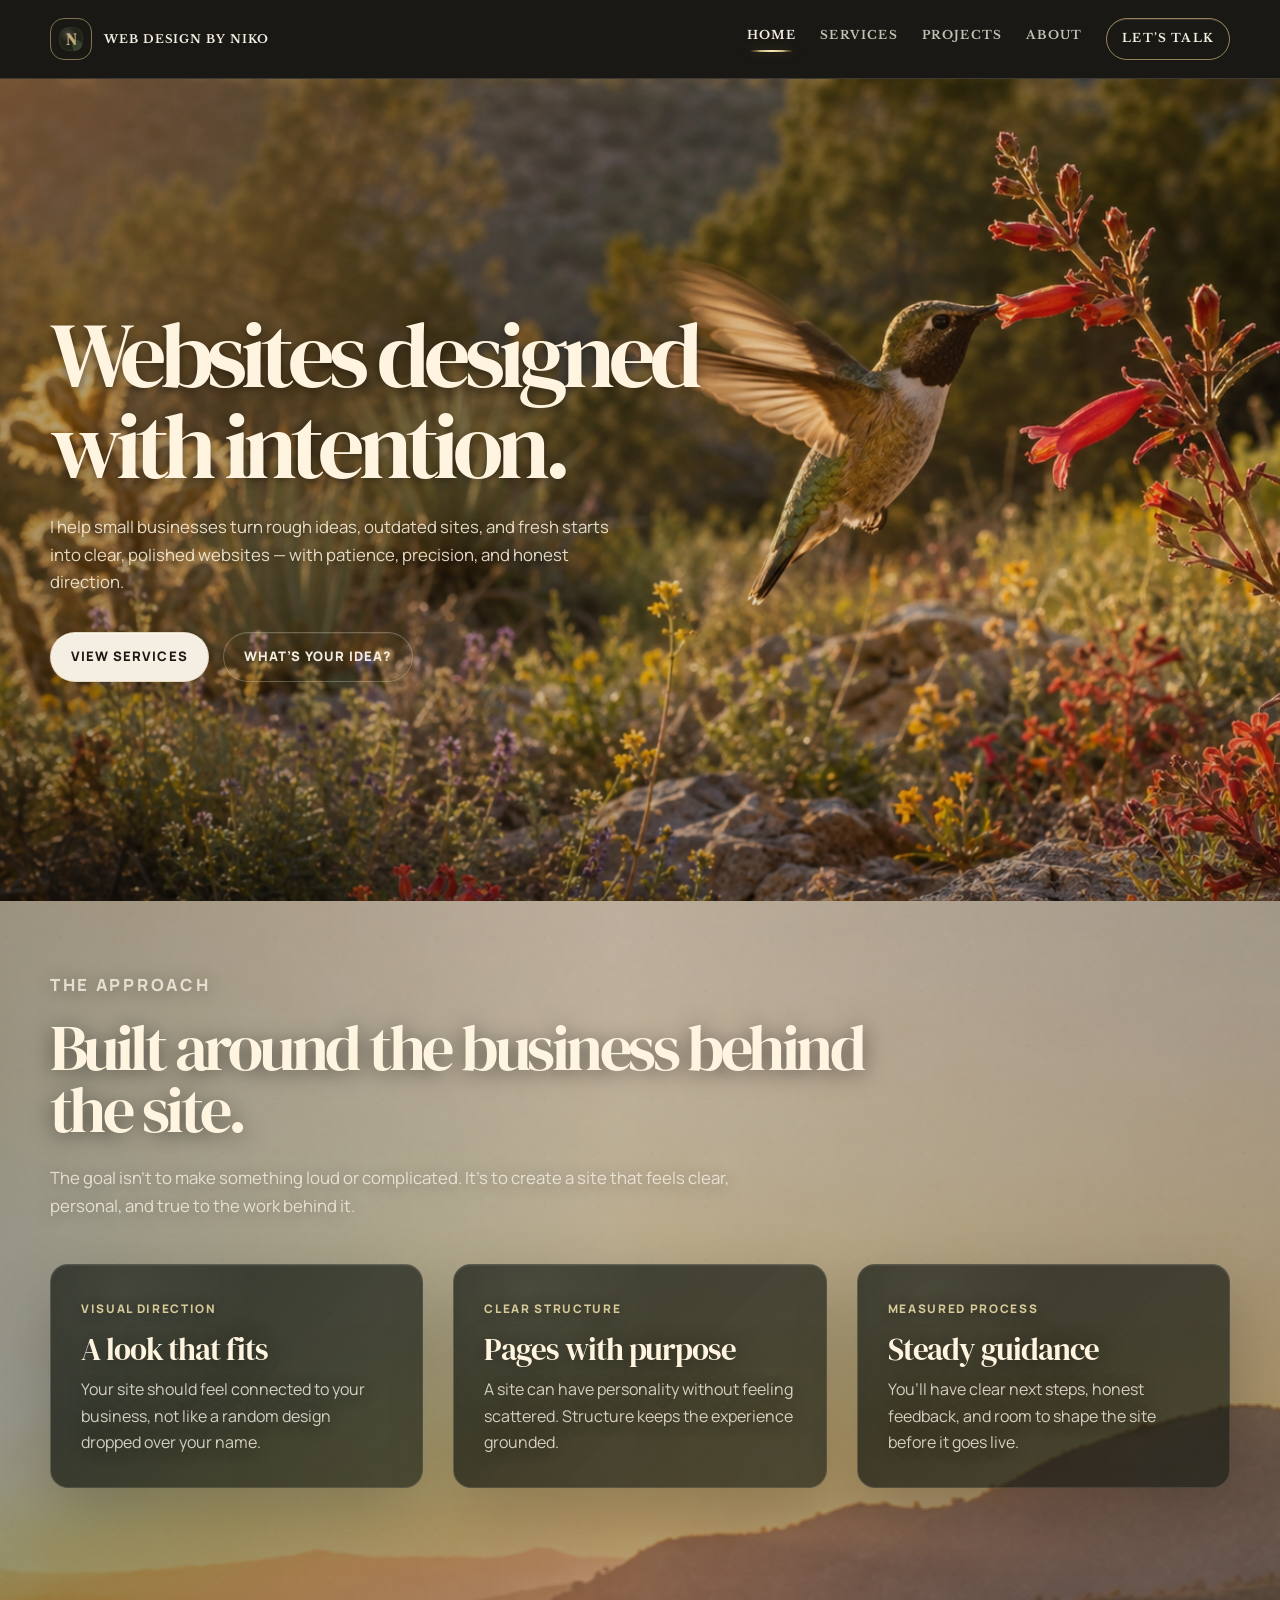
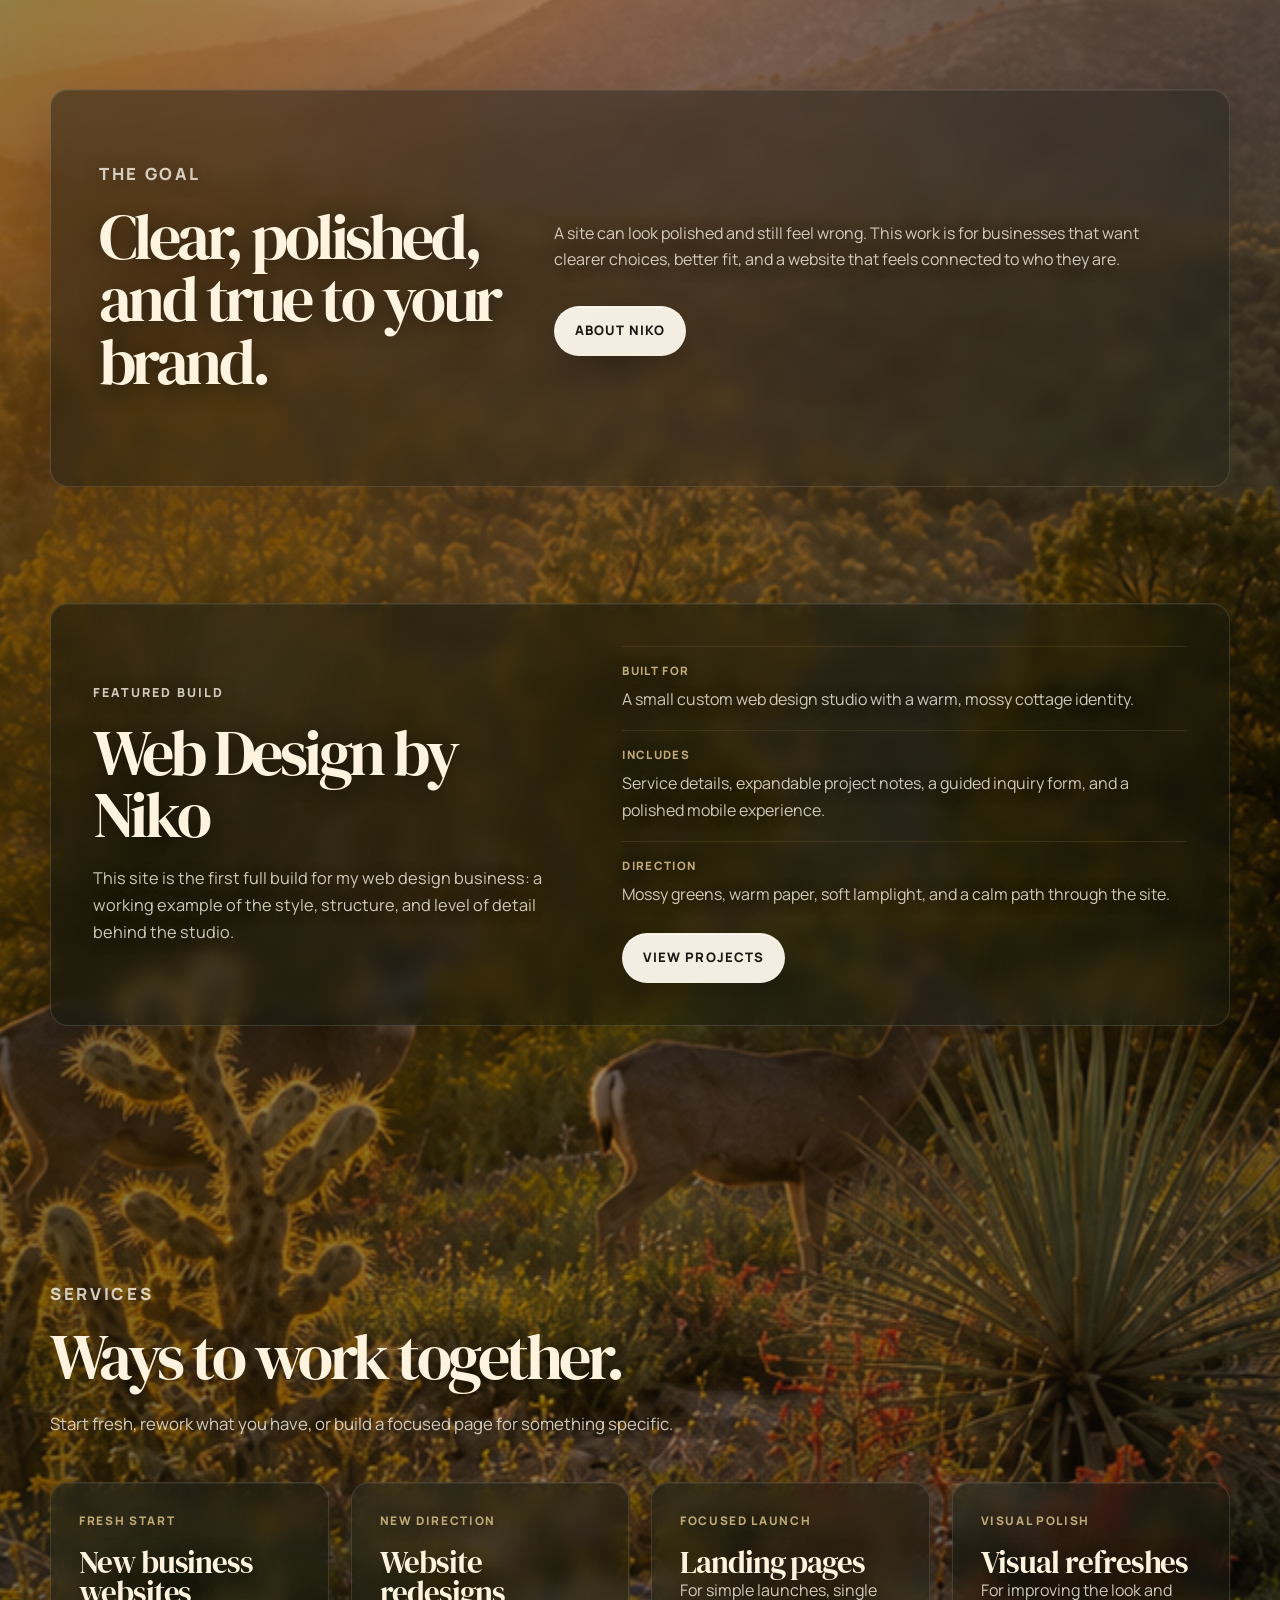
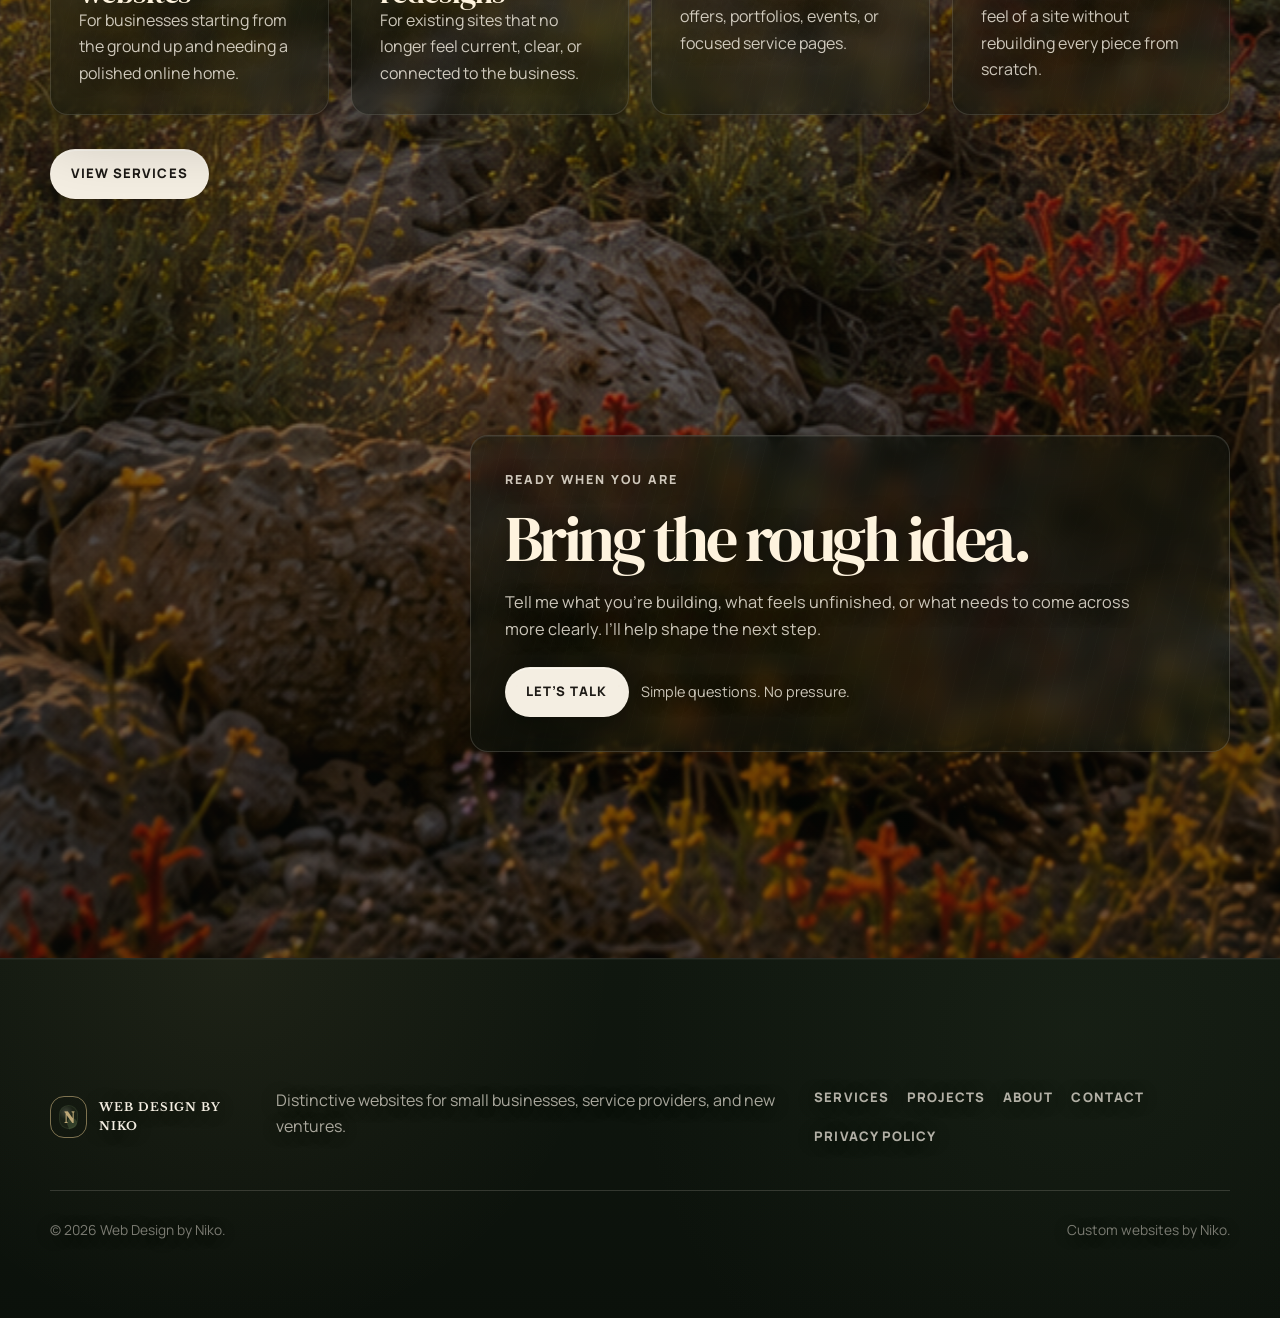
==== commit 15d94f39: "all site footer image re-spec" ====
--- a/index.html
+++ b/index.html
@@ -8,6 +8,7 @@
     <link rel="preconnect" href="https://fonts.gstatic.com" crossorigin />
     <link href="https://fonts.googleapis.com/css2?family=DM+Serif+Display:ital@0;1&family=Libre+Baskerville:wght@400;700&family=Manrope:wght@400;500;600;700;800&display=swap" rel="stylesheet" />
     <link rel="preload" as="image" href="images/home-hero.png" />
+    <link rel="preload" as="image" href="images/home-footer.png" />
     <link rel="stylesheet" href="styles.css" />
   </head>
 
--- a/styles.css
+++ b/styles.css
@@ -23,9 +23,11 @@
   --page-footer-side-shade: 0.26;
   --page-footer-side-fade: 0.18;
   --page-bg-top: 780px;
+  --page-bg-bottom: 0px;
   --page-bg-bleed: clamp(160px, 16vw, 260px);
-  --body-parallax-y: 0px;
-}
+}
+
+/* Page-level hero/footer imagery source of truth. */
 
 .home-page {
   --page-hero-image: url("images/home-hero.png");
@@ -33,10 +35,10 @@
   --page-hero-size: cover;
   --page-footer-image: url("images/home-footer.png");
   --page-footer-position: center center;
-  --page-footer-size: cover;
+  --page-footer-size: auto 100%;
   --page-footer-top-shade: 0.18;
-  --page-footer-mid-shade: 0.34;
-  --page-footer-bottom-shade: 0.66;
+  --page-footer-mid-shade: 0.26;
+  --page-footer-bottom-shade: 0.48;
 }
 
 .about-page {
@@ -57,18 +59,20 @@
   --page-hero-moon-glow: radial-gradient(circle at 21% 27%, rgba(207, 225, 255, 0.14), rgba(207, 225, 255, 0.05) 7rem, transparent 18rem);
   --page-footer-image: url("images/services-footer.png");
   --page-footer-position: center center;
-  --page-footer-size: 100% auto;
+  --page-footer-size: cover;
   --page-footer-top-shade: 0.18;
   --page-footer-mid-shade: 0.34;
   --page-footer-bottom-shade: 0.64;
 }
-.services-page .page-hero::before {
+.services-page .page-hero::before,
+.services-page .page-hero-backdrop {
   inset: 0;
 }
 .services-page .page-hero h1 {
   max-width: 700px;
 }
-.about-page .page-hero::before {
+.about-page .page-hero::before,
+.about-page .page-hero-backdrop {
   inset: 0;
 }
 .about-page .page-hero h1 {
@@ -91,8 +95,8 @@
   --page-hero-position: 76% center;
   --page-hero-moon-glow: radial-gradient(circle at 66% 18%, rgba(207, 225, 255, 0.14), rgba(207, 225, 255, 0.05) 7rem, transparent 18rem);
   --page-footer-image: url("images/contact-footer.png");
-  --page-footer-position: 35% 100%;
-  --page-footer-size: 100% auto;
+  --page-footer-position: 72% 100%;
+  --page-footer-size: 112% auto;
   --page-footer-top-shade: 0.18;
   --page-footer-mid-shade: 0.32;
   --page-footer-bottom-shade: 0.58;
@@ -117,13 +121,48 @@
   --page-footer-size: cover;
 }
 
-
+@media (max-width: 1180px) {
+  .policy-page {
+    --page-footer-position: center bottom;
+    --page-footer-size: max(920px, min(150vw, 1180px)) auto;
+  }
+}
+
+@media (max-width: 900px) {
+  .home-page {
+    --page-hero-position: 66% center;
+  }
+
+  .contact-page {
+    --page-hero-position: 77% center;
+  }
+}
+
+@media (max-width: 640px) {
+  .policy-page {
+    --page-footer-position: center bottom;
+    --page-footer-size: max(620px, 178vw) auto;
+  }
+
+  .home-page {
+    --page-hero-position: 68% center;
+  }
+
+  .projects-page {
+    --page-hero-position: 74% center;
+  }
+
+  .contact-page {
+    --page-hero-position: 78% center;
+  }
+}
 
 * {
   box-sizing: border-box;
 }
 
 html {
+  background: #10160f;
   scroll-behavior: smooth;
 }
 
@@ -163,13 +202,14 @@
   background: #10160f;
 }
 
-.page-shell::before {
+.page-shell::before,
+.page-shell-bg {
   content: "";
   position: absolute;
   left: 0;
   right: 0;
   top: calc(var(--page-bg-top) - var(--page-bg-bleed));
-  bottom: 0;
+  bottom: var(--page-bg-bottom);
   z-index: 0;
   pointer-events: none;
   background-image:
@@ -204,9 +244,15 @@
     52px 52px,
     var(--page-footer-size);
   background-repeat: no-repeat, no-repeat, no-repeat, repeat, repeat, no-repeat;
-  transform: translate3d(0, var(--body-parallax-y), 0) scale(1.035);
+  transform: translate3d(0, 0, 0) scale(1.035);
   transform-origin: center top;
+  backface-visibility: hidden;
+  contain: paint;
   will-change: transform;
+}
+
+.page-shell.has-parallax-bg::before {
+  content: none;
 }
 
 .page-shell > main,
@@ -408,7 +454,8 @@
   padding: 110px 0 clamp(150px, 14vw, 220px);
 }
 
-.page-hero::before {
+.page-hero::before,
+.page-hero-backdrop {
   content: "";
   position: absolute;
   inset: -14%;
@@ -437,8 +484,14 @@
     38px 38px,
     52px 52px,
     var(--page-hero-size);
-  transform: translate3d(0, var(--hero-parallax-y, 0px), 0);
+  transform: translate3d(0, 0, 0);
+  backface-visibility: hidden;
+  contain: paint;
   will-change: transform;
+}
+
+.page-hero.has-parallax-layer::before {
+  content: none;
 }
 
 .page-hero::after {
@@ -457,6 +510,8 @@
   max-width: 930px;
   position: relative;
   z-index: 1;
+  transform: translate3d(0, 0, 0);
+  will-change: transform;
 }
 
 .page-hero:not(.home-hero) h1,
@@ -902,7 +957,8 @@
   background: transparent;
 }
 
-.policy-hero::before {
+.policy-hero::before,
+.policy-hero .page-hero-backdrop {
   background:
     linear-gradient(
       90deg,
@@ -1116,11 +1172,13 @@
 
 @media (hover: hover) and (pointer: fine) {
   .footer-scene .card:hover {
-    transform: none;
-    border-color: rgba(245, 239, 227, 0.22);
+    transform: translateY(-5px);
+    border-color: rgba(196, 168, 111, 0.46);
     box-shadow:
-      0 30px 74px rgba(0, 0, 0, 0.26),
-      inset 0 1px 0 rgba(255, 255, 255, 0.08);
+      0 38px 90px rgba(0, 0, 0, 0.34),
+      inset 0 1px 0 rgba(255, 255, 255, 0.12),
+      inset 0 0 48px rgba(196, 168, 111, 0.07),
+      0 0 34px rgba(196, 168, 111, 0.1);
   }
 }
 
@@ -1292,7 +1350,8 @@
     align-items: center;
   }
 
-  .page-hero:not(.home-hero)::before {
+  .page-hero:not(.home-hero)::before,
+  .page-hero:not(.home-hero) .page-hero-backdrop {
     inset: -12%;
     opacity: 1;
     background:
@@ -1470,15 +1529,19 @@
   .approach-card:hover,
   .project-card:hover,
   .card:hover {
-    transform: translateY(-3px);
-    box-shadow: 0 22px 42px rgba(39, 35, 29, 0.12);
-    border-color: rgba(86, 103, 69, 0.28);
+    transform: translateY(-5px);
+    box-shadow:
+      0 38px 90px rgba(0, 0, 0, 0.34),
+      inset 0 1px 0 rgba(255, 255, 255, 0.12),
+      inset 0 0 48px rgba(196, 168, 111, 0.07),
+      0 0 34px rgba(196, 168, 111, 0.1);
+    border-color: rgba(196, 168, 111, 0.46);
   }
 
   .approach-card:hover::before,
   .project-card:hover::before,
   .card:hover::before {
-    opacity: 0.86;
+    opacity: 0.76;
   }
 }
 
@@ -1514,14 +1577,15 @@
   color: var(--cream);
 }
 
-.home-hero::before {
+.home-hero::before,
+.home-hero .page-hero-backdrop {
   content: "";
   position: absolute;
   inset: -12%;
   z-index: 0;
   pointer-events: none;
   opacity: 1;
-  transform: translate3d(0, var(--hero-parallax-y, 0px), 0);
+  transform: translate3d(0, 0, 0);
   will-change: transform;
   background:
     linear-gradient(
@@ -1593,13 +1657,6 @@
   z-index: 1;
 }
 
-@media (max-width: 1180px) {
-  .policy-page {
-    --page-footer-position: center bottom;
-    --page-footer-size: max(920px, min(150vw, 1180px)) auto;
-  }
-}
-
 @media (max-width: 1023px) {
   main {
     background-color: #10160f;
@@ -1630,16 +1687,13 @@
 }
 
 @media (max-width: 900px) {
-  .home-page {
-    --page-hero-position: 58% 54%;
-  }
-
   .home-hero {
     min-height: calc(100svh - 78px);
     background-color: #10160f;
   }
 
-  .home-hero::before {
+  .home-hero::before,
+  .home-hero .page-hero-backdrop {
     background:
       radial-gradient(circle at 24% 16%, rgba(207, 225, 255, 0.14), rgba(207, 225, 255, 0.05) 7rem, transparent 18rem),
       linear-gradient(
@@ -1665,18 +1719,14 @@
 }
 
 @media (max-width: 640px) {
-  .policy-page {
-    --page-footer-position: center bottom;
-    --page-footer-size: max(620px, 178vw) auto;
-  }
-
   .home-hero {
     min-height: calc(100svh - 78px);
     padding: 82px 0 96px;
     background-color: #10160f;
   }
 
-  .home-hero::before {
+  .home-hero::before,
+  .home-hero .page-hero-backdrop {
     background:
       radial-gradient(circle at 28% 14%, rgba(207, 225, 255, 0.12), rgba(207, 225, 255, 0.04) 6rem, transparent 16rem),
       linear-gradient(
@@ -2165,28 +2215,32 @@
   gap: 30px;
 }
 
-.home-hero + .section .approach-card {
+main > .home-hero + .section .approach-card {
   min-height: 100%;
   padding: 34px 30px 32px;
   border-color: rgba(245, 239, 227, 0.14);
   background:
-    linear-gradient(135deg, rgba(14, 18, 13, 0.42), rgba(15, 22, 17, 0.24)),
-    rgba(12, 17, 12, 0.18);
+    linear-gradient(135deg, rgba(14, 18, 13, 0.6), rgba(15, 22, 17, 0.42)),
+    rgba(12, 17, 12, 0.32);
   box-shadow:
-    0 24px 64px rgba(0, 0, 0, 0.2),
+    0 24px 64px rgba(0, 0, 0, 0.22),
     inset 0 1px 0 rgba(255, 255, 255, 0.06);
-  backdrop-filter: blur(10px);
-}
-
-.home-hero + .section .approach-card::before {
-  opacity: 0.68;
+  -webkit-backdrop-filter: none;
+  backdrop-filter: none;
+}
+
+main > .home-hero + .section .approach-card::before {
+  content: "";
+  display: block;
   background:
-    radial-gradient(circle at 18% 12%, rgba(255, 250, 226, 0.3), transparent 9rem),
-    radial-gradient(circle at 88% 92%, rgba(67, 86, 52, 0.1), transparent 10rem);
+    radial-gradient(circle at 18% 12%, rgba(255, 250, 226, 0.16), transparent 9rem),
+    radial-gradient(circle at 88% 92%, rgba(67, 86, 52, 0.12), transparent 10rem);
+  opacity: 0.42;
 }
 
 .home-hero + .section .approach-card .card-label {
-  color: var(--lichen-soft);
+  color: rgba(224, 210, 159, 0.94);
+  text-shadow: 0 2px 12px rgba(0, 0, 0, 0.52);
 }
 
 .home-hero + .section .approach-card h3 {
@@ -2227,11 +2281,20 @@
 
 @media (hover: hover) and (pointer: fine) {
   .home-hero + .section .approach-card:hover {
-    transform: translateY(-3px);
-    border-color: rgba(245, 239, 227, 0.22);
+    transform: translateY(-5px);
+    border-color: rgba(196, 168, 111, 0.46);
     box-shadow:
-      0 28px 68px rgba(0, 0, 0, 0.24),
-      inset 0 1px 0 rgba(255, 255, 255, 0.07);
+      0 38px 90px rgba(0, 0, 0, 0.34),
+      inset 0 1px 0 rgba(255, 255, 255, 0.12),
+      inset 0 0 48px rgba(196, 168, 111, 0.07),
+      0 0 34px rgba(196, 168, 111, 0.1);
+  }
+
+  main > .home-hero + .section .approach-card:hover::before {
+    background:
+      radial-gradient(circle at -8% -12%, rgba(255, 224, 154, 0.28), transparent 7.5rem),
+      radial-gradient(circle at 108% 112%, rgba(83, 103, 69, 0.14), transparent 9rem);
+    opacity: 0.76;
   }
 }
 
@@ -2295,54 +2358,6 @@
   }
 }
 
-.home-page {
-  --page-hero-image: url("images/home-hero.png");
-  --page-hero-position: 67% center;
-  --page-footer-image: url("images/home-footer.png");
-  --page-footer-position: center center;
-  --page-footer-size: cover;
-}
-
-.services-page {
-  --page-hero-image: url("images/services-hero.png");
-  --page-hero-position: 95% 42%;
-  --page-footer-image: url("images/services-footer.png");
-  --page-footer-position: center center;
-  --page-footer-size: cover;
-}
-
-.projects-page {
-  --page-hero-image: url("images/projects-hero.png");
-  --page-hero-position: 72% center;
-  --page-footer-image: url("images/projects-footer.png");
-  --page-footer-position: center center;
-  --page-footer-size: 100% auto;
-}
-
-.about-page {
-  --page-hero-image: url("images/about-hero.png");
-  --page-hero-position: 80% center;
-  --page-footer-image: url("images/about-footer.png");
-  --page-footer-position: center center;
-  --page-footer-size: 100% auto;
-}
-
-.contact-page {
-  --page-hero-image: url("images/contact-hero.png");
-  --page-hero-position: 76% center;
-  --page-footer-image: url("images/contact-footer.png");
-  --page-footer-position: 72% 100%;
-  --page-footer-size: 112% auto;
-}
-
-.thank-you-page {
-  --page-hero-image: url("images/thank-you-hero.png");
-  --page-hero-position: center center;
-  --page-footer-image: url("images/thank-you-hero.png");
-  --page-footer-position: center 82%;
-  --page-footer-size: cover;
-}
-
 main,
 .home-page main,
 .policy-page main,
@@ -2363,57 +2378,24 @@
   content: none !important;
 }
 
-@media (max-width: 900px) {
-  .home-page {
-    --page-hero-position: 66% center;
-  }
-
-  .services-page {
-    --page-hero-position: 95% 42%;
-  }
-
-  .projects-page {
-    --page-hero-position: 72% center;
-  }
-
-  .about-page {
-    --page-hero-position: 80% center;
-  }
-
-  .contact-page {
-    --page-hero-position: 77% center;
-  }
-
-  .thank-you-page {
-    --page-hero-position: center center;
-  }
+.home-page .closing-section.footer-scene > .container {
+  display: flex;
+  justify-content: flex-end;
+}
+
+.home-page .closing-section .closing-panel {
+  width: min(100%, 760px);
+  grid-template-columns: 1fr;
+  gap: 24px;
+}
+
+.home-page .closing-section .closing-actions {
+  grid-template-columns: auto minmax(0, 1fr);
+  align-items: center;
+  justify-items: start;
 }
 
 @media (max-width: 640px) {
-  .home-page {
-    --page-hero-position: 68% center;
-  }
-
-  .services-page {
-    --page-hero-position: 95% 42%;
-  }
-
-  .projects-page {
-    --page-hero-position: 74% center;
-  }
-
-  .about-page {
-    --page-hero-position: 80% center;
-  }
-
-  .contact-page {
-    --page-hero-position: 78% center;
-  }
-
-  .thank-you-page {
-    --page-hero-position: center center;
-  }
-
   .page-hero p,
   .home-hero p {
     max-width: min(100%, 32ch);
@@ -2421,36 +2403,170 @@
   }
 }
 
-  
-.contact-page .page-shell::before {
-  bottom: clamp(320px, 40vh, 440px);
-}
-
+.contact-page .page-shell::before,
+.contact-page .page-shell-bg {
+  bottom: var(--page-bg-bottom);
+}
+
+.site-footer,
 .contact-page .site-footer {
   background-color: #0d120c;
   background-image:
-    linear-gradient(
-      180deg,
-      rgba(8, 12, 8, 0.42) 0%,
-      rgba(8, 12, 8, 0.68) 46%,
-      rgba(8, 12, 8, 0.9) 100%
-    ),
-    linear-gradient(
-      90deg,
-      rgba(6, 9, 6, 0.68) 0%,
-      rgba(6, 9, 6, 0.42) 48%,
-      rgba(6, 9, 6, 0.34) 100%
-    ),
-    var(--page-footer-image);
-  background-position:
-    center center,
-    center center,
-    25% bottom;
-  background-size:
-    100% 100%,
-    100% 100%,
-    100% auto;
+    radial-gradient(circle at 18% 0%, rgba(196, 168, 111, 0.08), transparent 24rem),
+    radial-gradient(circle at 84% 20%, rgba(83, 103, 69, 0.11), transparent 28rem),
+    linear-gradient(180deg, #10170f 0%, #0b110b 100%);
+  background-position: center center;
+  background-size: 100% 100%;
   background-repeat: no-repeat;
+  border-top: 1px solid rgba(245, 239, 227, 0.12);
+  box-shadow: inset 0 1px 0 rgba(255, 248, 226, 0.04);
+  margin-top: 0;
+}
+
+.site-footer::after {
+  content: none;
+}
+
+/* Refined interactive polish */
+
+.site-nav a:not(.nav-cta) {
+  position: relative;
+  padding-bottom: 7px;
+}
+
+.site-nav a:not(.nav-cta)::after {
+  content: "";
+  position: absolute;
+  left: 50%;
+  right: 50%;
+  bottom: 0;
+  height: 2px;
+  border-radius: 999px;
+  background:
+    radial-gradient(circle at 50% 50%, rgba(255, 239, 183, 0.95), transparent 68%),
+    linear-gradient(90deg, transparent, rgba(196, 168, 111, 0.95), rgba(245, 239, 227, 0.7), rgba(196, 168, 111, 0.95), transparent);
+  opacity: 0;
+  box-shadow: 0 0 12px rgba(196, 168, 111, 0.28);
+  transition:
+    left 220ms ease,
+    right 220ms ease,
+    opacity 220ms ease;
+}
+
+.site-nav a:not(.nav-cta):hover::after,
+.site-nav a:not(.nav-cta):focus-visible::after,
+.site-nav a:not(.nav-cta)[aria-current="page"]::after {
+  left: 3px;
+  right: 3px;
+  opacity: 1;
+}
+
+.nav-cta {
+  box-shadow:
+    inset 0 1px 0 rgba(255, 248, 226, 0.12),
+    0 0 0 rgba(196, 168, 111, 0);
+  transition:
+    transform 200ms ease,
+    border-color 200ms ease,
+    background-color 200ms ease,
+    box-shadow 200ms ease;
+}
+
+.button:focus-visible,
+.nav-cta:focus-visible,
+.footer-links a:focus-visible,
+.brand:focus-visible {
+  outline: 2px solid rgba(196, 168, 111, 0.7);
+  outline-offset: 4px;
+}
+
+@media (hover: hover) and (pointer: fine) {
+  .nav-cta:hover {
+    transform: translateY(-1px);
+    background-color: rgba(245, 239, 227, 0.06);
+    border-color: rgba(196, 168, 111, 0.9);
+    box-shadow:
+      inset 0 1px 0 rgba(255, 248, 226, 0.18),
+      0 10px 24px rgba(0, 0, 0, 0.18);
+  }
+
+  .button:hover {
+    transform: translateY(-3px);
+    filter: saturate(1.08);
+    border-color: rgba(196, 168, 111, 0.76);
+    box-shadow:
+      inset 0 1px 0 rgba(255, 255, 255, 0.42),
+      0 18px 38px rgba(0, 0, 0, 0.24),
+      0 0 28px rgba(196, 168, 111, 0.12);
+  }
+
+  main > .section:not(.footer-scene) .card:not(.approach-card):hover,
+  .footer-scene .card:hover,
+  .contact-form-card:hover,
+  .contact-next-card:hover,
+  .featured-build-panel:hover,
+  .projects-cta-panel:hover {
+    transform: translateY(-5px);
+    border-color: rgba(196, 168, 111, 0.46);
+    box-shadow:
+      0 38px 90px rgba(0, 0, 0, 0.34),
+      inset 0 1px 0 rgba(255, 255, 255, 0.12),
+      inset 0 0 48px rgba(196, 168, 111, 0.07),
+      0 0 34px rgba(196, 168, 111, 0.1);
+  }
+
+  main > .section:not(.footer-scene) .card:not(.approach-card):hover::before,
+  .footer-scene .card:hover::before {
+    background:
+      radial-gradient(circle at -8% -12%, rgba(255, 224, 154, 0.28), transparent 7.5rem),
+      radial-gradient(circle at 108% 112%, rgba(83, 103, 69, 0.14), transparent 9rem);
+    opacity: 0.76;
+  }
+
+  .project-card:hover {
+    transform: none;
+  }
+}
+
+.field-group input,
+.field-group textarea,
+.field-group select {
+  transition:
+    border-color 180ms ease,
+    box-shadow 180ms ease,
+    background-color 180ms ease;
+}
+
+.field-group input:focus,
+.field-group textarea:focus,
+.field-group select:focus {
+  border-color: rgba(196, 168, 111, 0.92);
+  background-color: rgba(255, 250, 238, 0.97);
+  box-shadow:
+    0 0 0 4px rgba(196, 168, 111, 0.18),
+    0 10px 24px rgba(0, 0, 0, 0.12),
+    inset 0 1px 0 rgba(255, 255, 255, 0.5);
+}
+
+@media (max-width: 920px) {
+  .site-nav {
+    background:
+      radial-gradient(circle at 16% 10%, rgba(196, 168, 111, 0.11), transparent 14rem),
+      linear-gradient(145deg, rgba(24, 21, 16, 0.98), rgba(12, 18, 12, 0.96));
+    border-color: rgba(196, 168, 111, 0.24);
+    box-shadow:
+      0 24px 54px rgba(0, 0, 0, 0.38),
+      inset 0 1px 0 rgba(255, 248, 226, 0.08);
+  }
+
+  .site-nav a:not(.nav-cta) {
+    padding-bottom: 9px;
+    border-bottom: 1px solid rgba(245, 239, 227, 0.08);
+  }
+
+  .site-nav a:not(.nav-cta)::after {
+    display: none;
+  }
 }
 
 @media (prefers-reduced-motion: reduce) {
@@ -2481,8 +2597,11 @@
   }
 
   .page-shell::before,
+  .page-shell-bg,
   .page-hero::before,
-  .home-hero::before {
+  .home-hero::before,
+  .page-hero-backdrop,
+  .page-hero-inner {
     transform: none !important;
     will-change: auto;
   }
